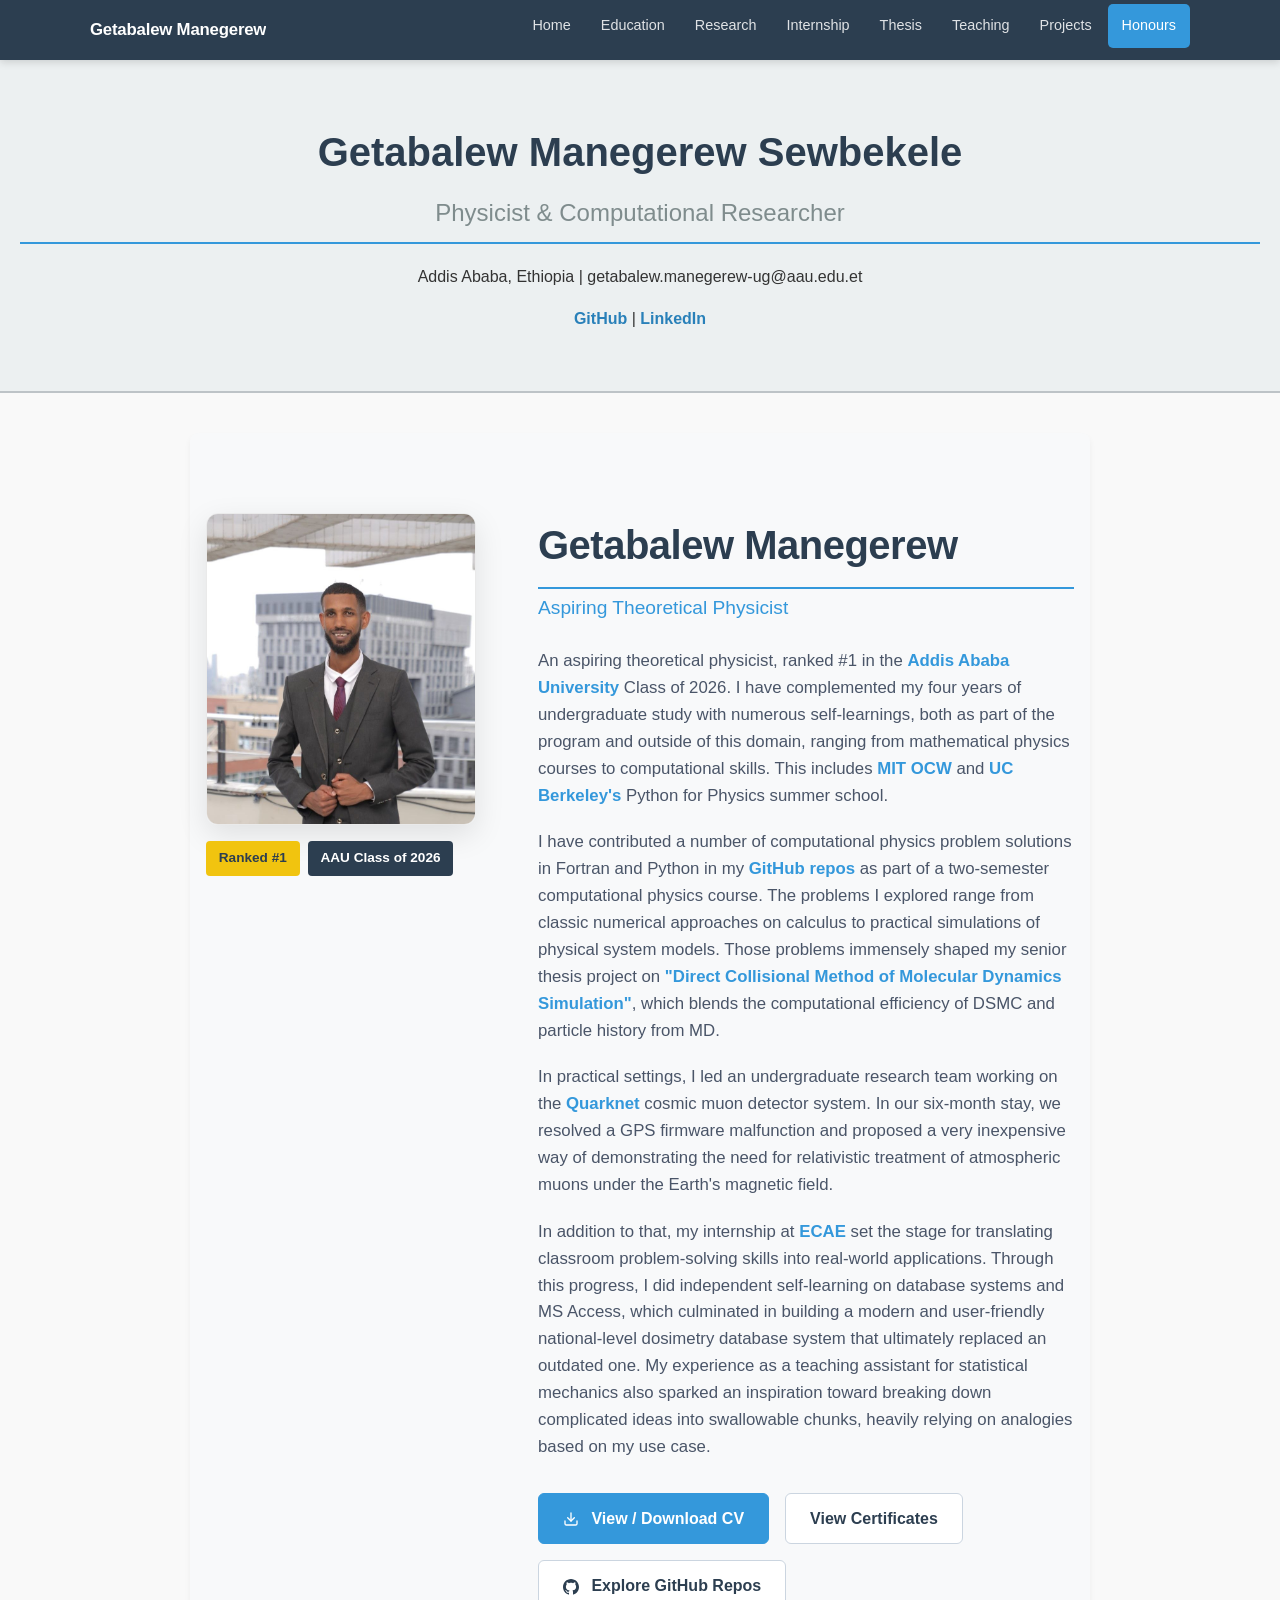
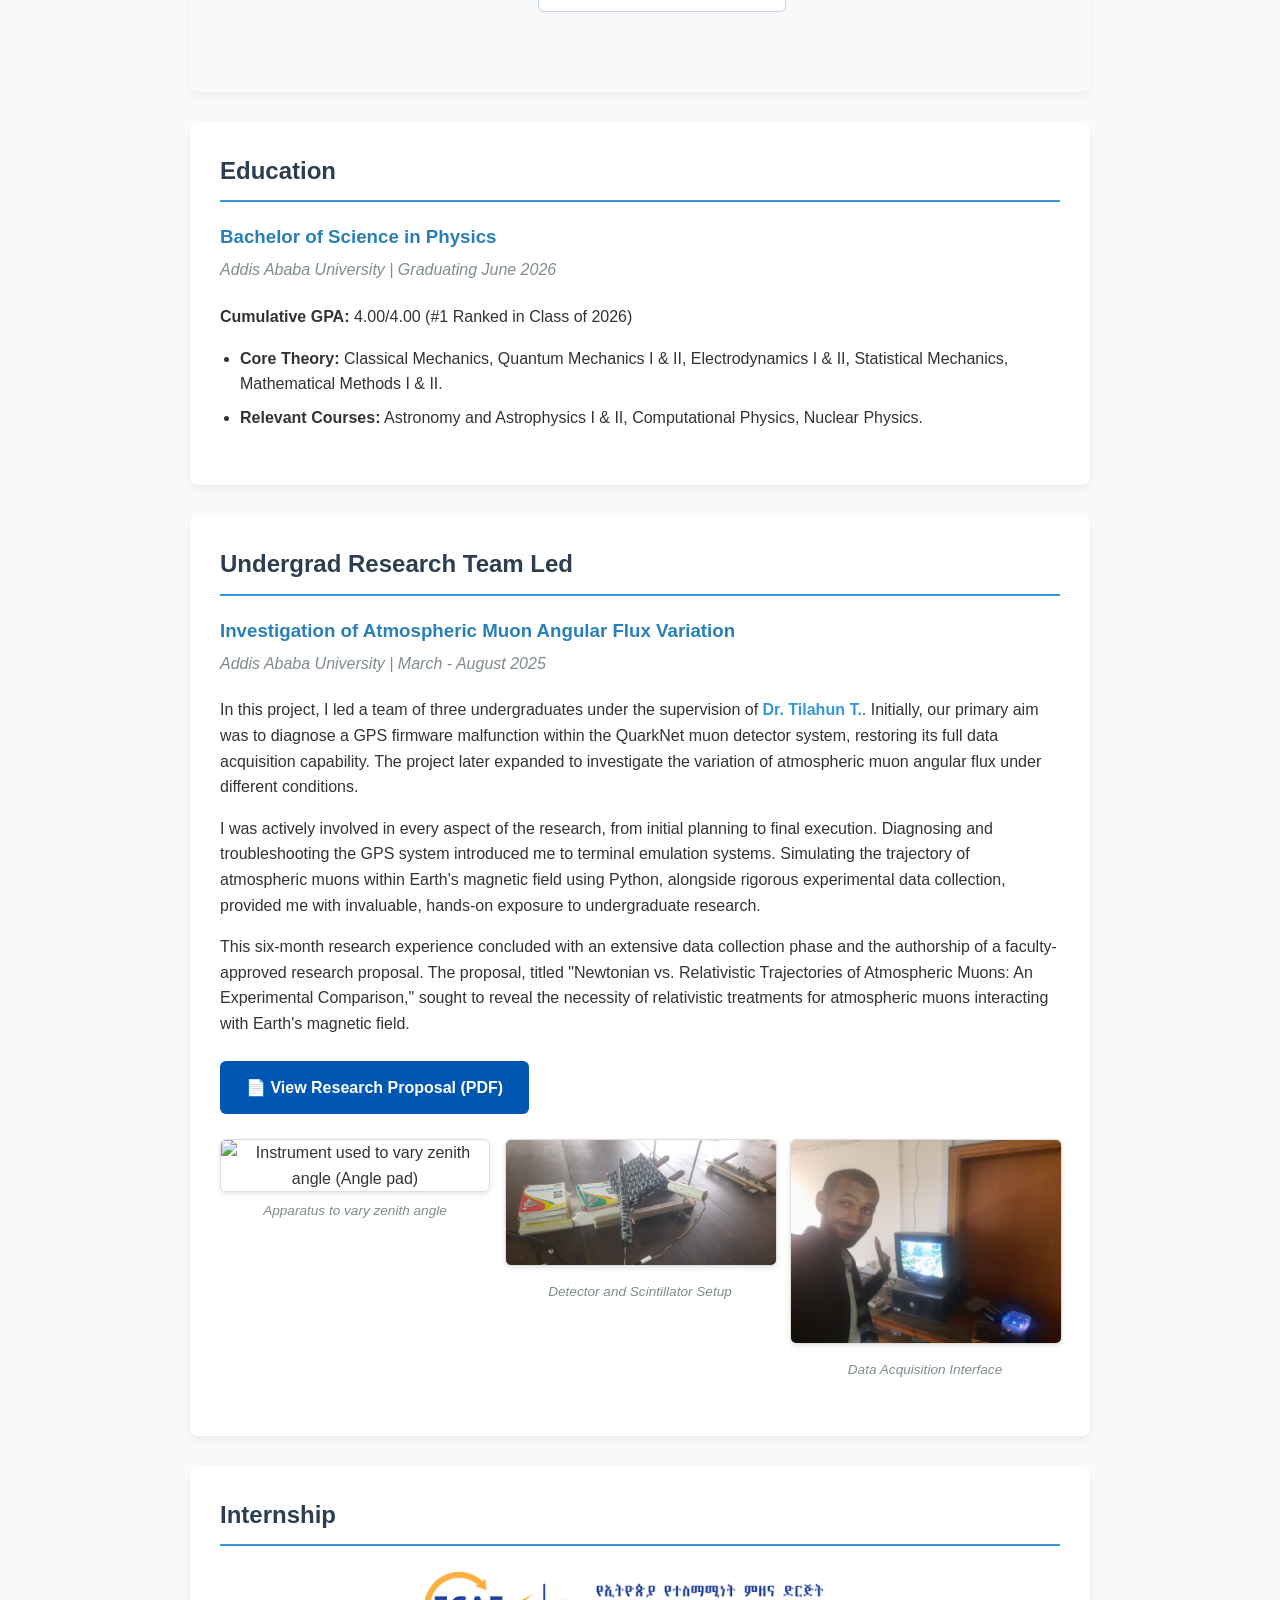
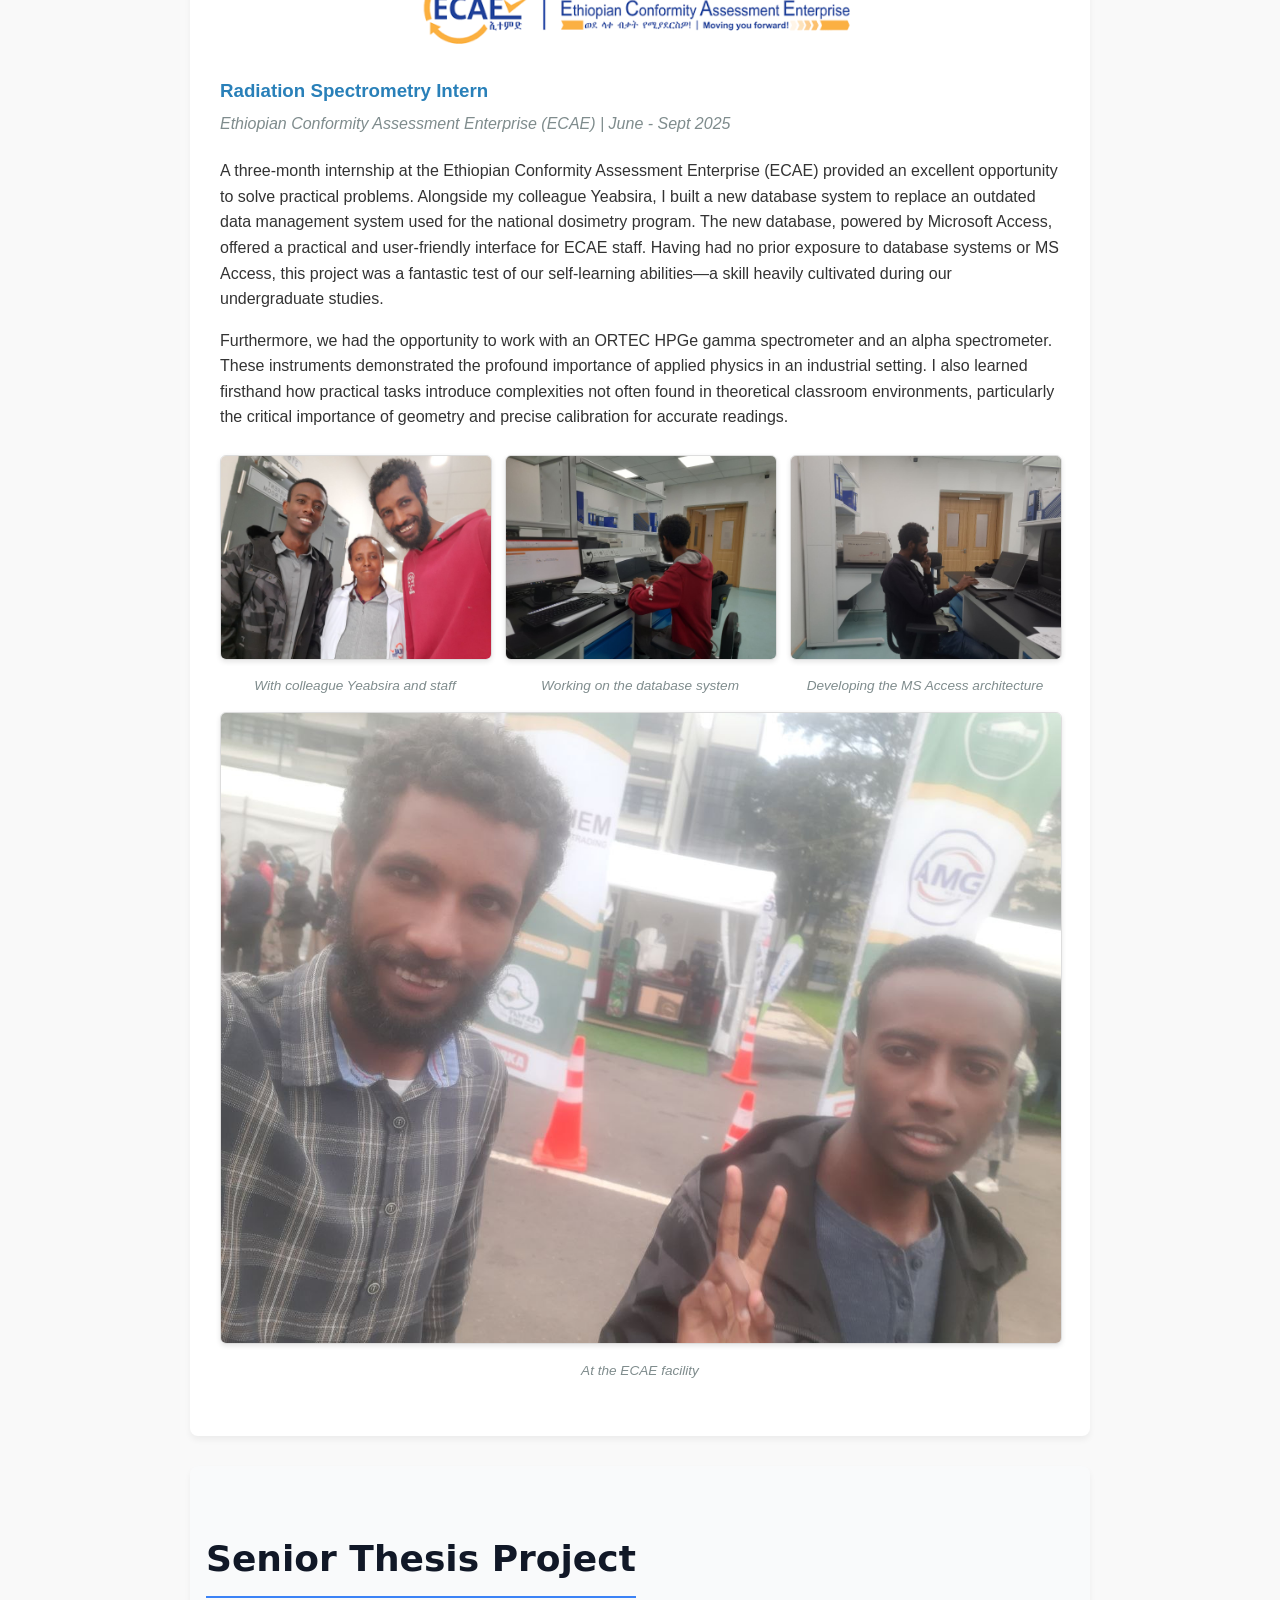
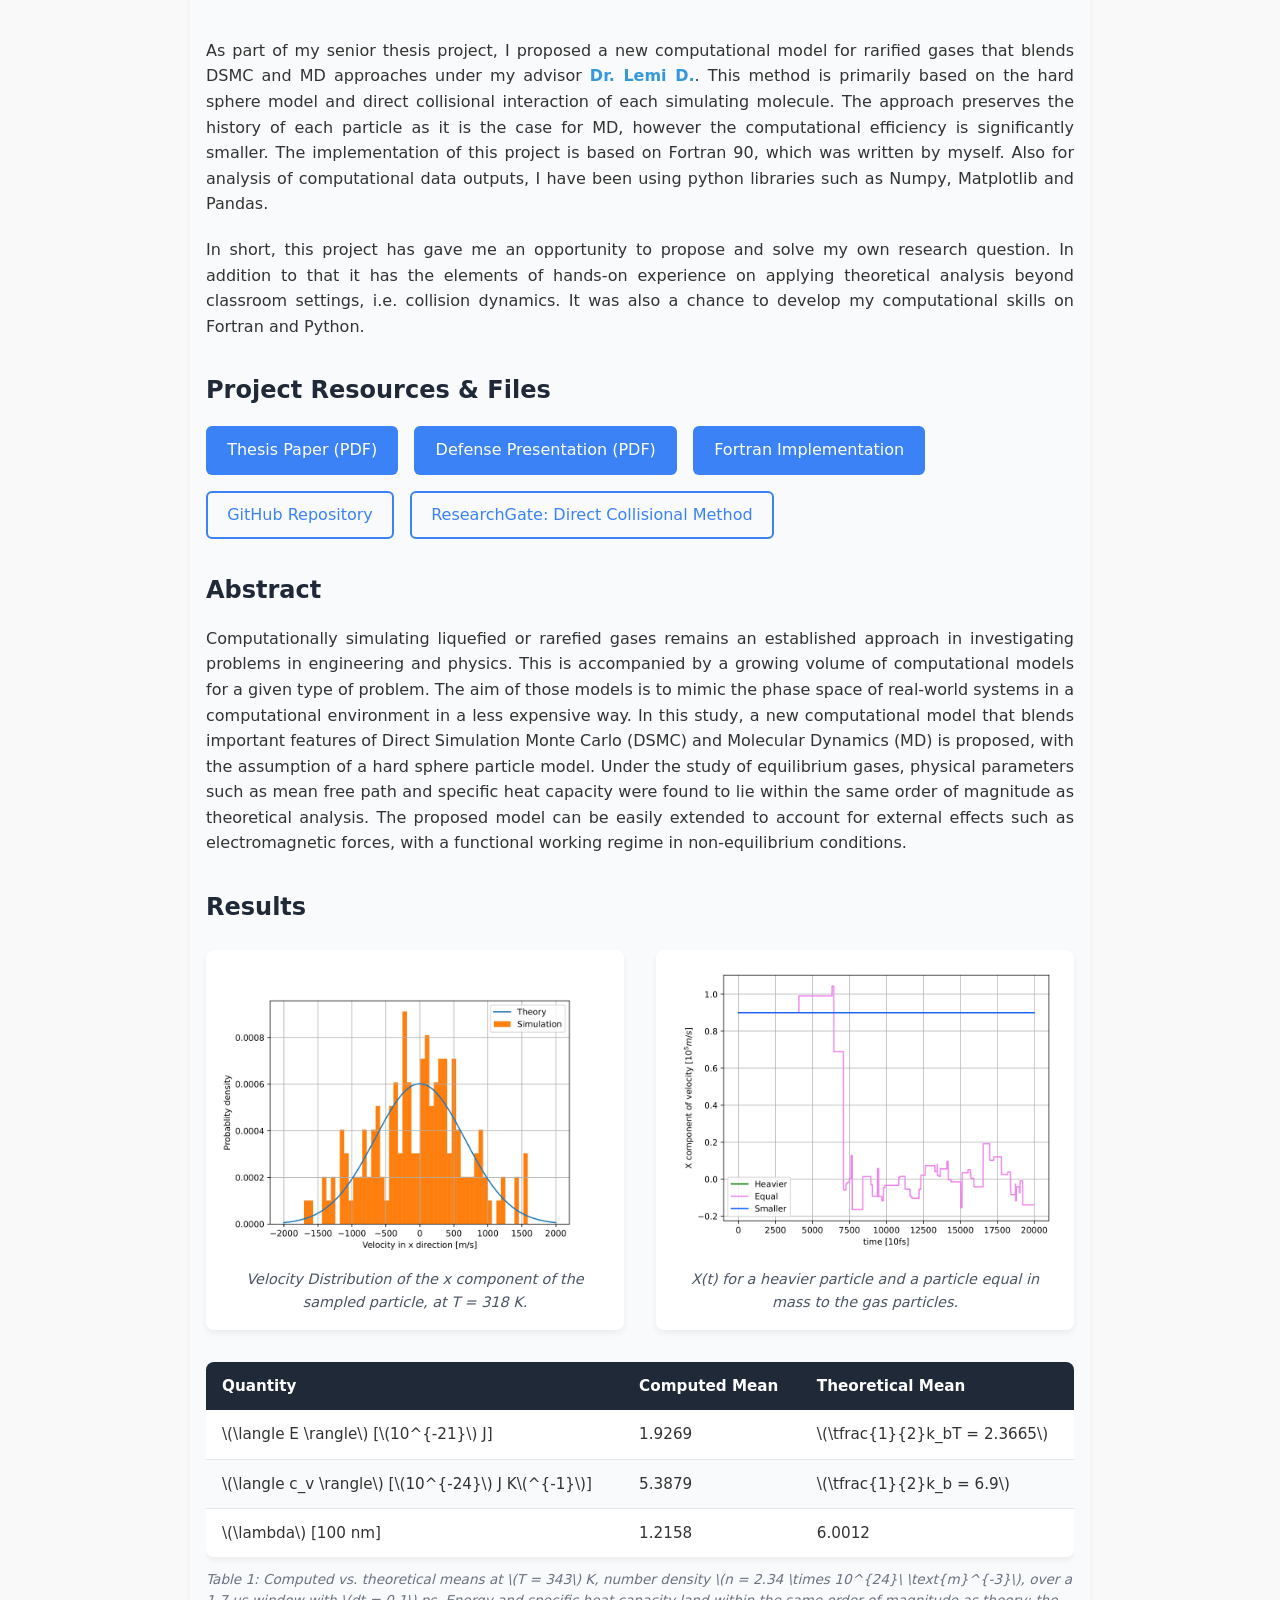
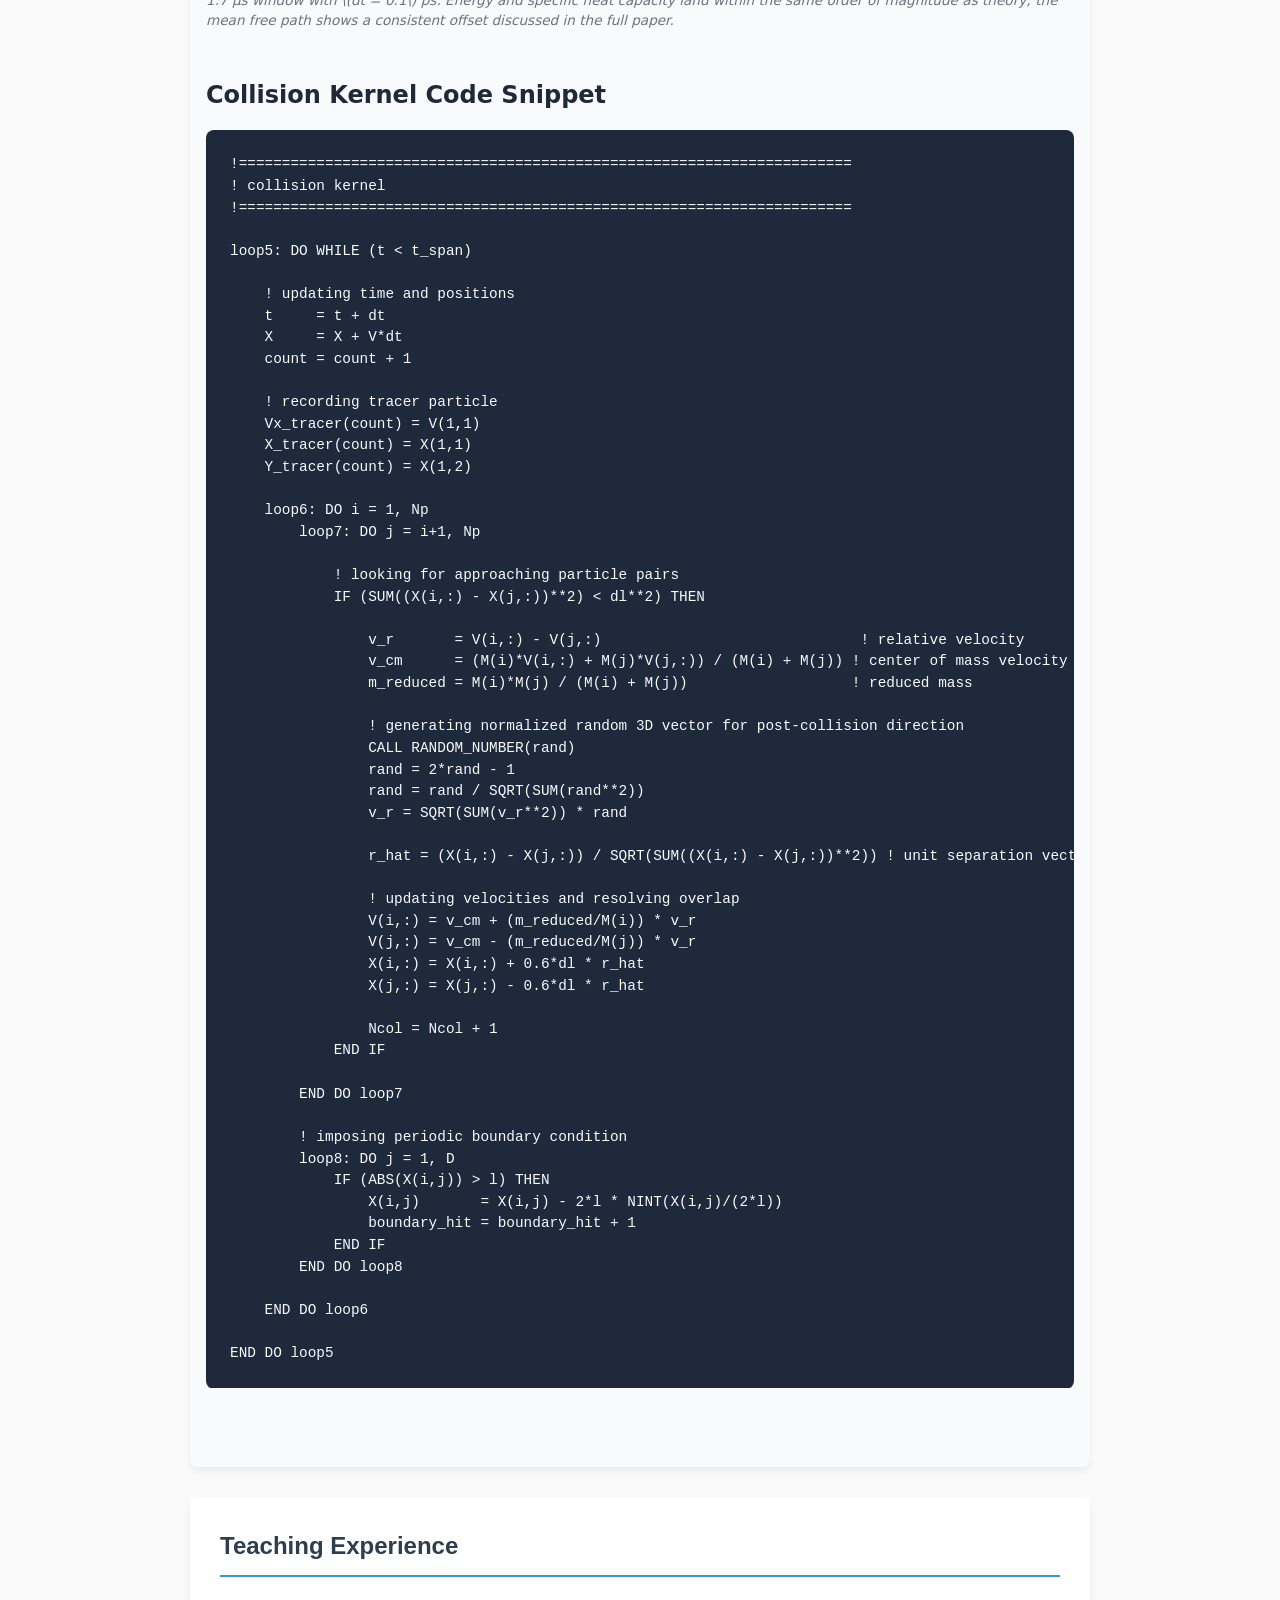
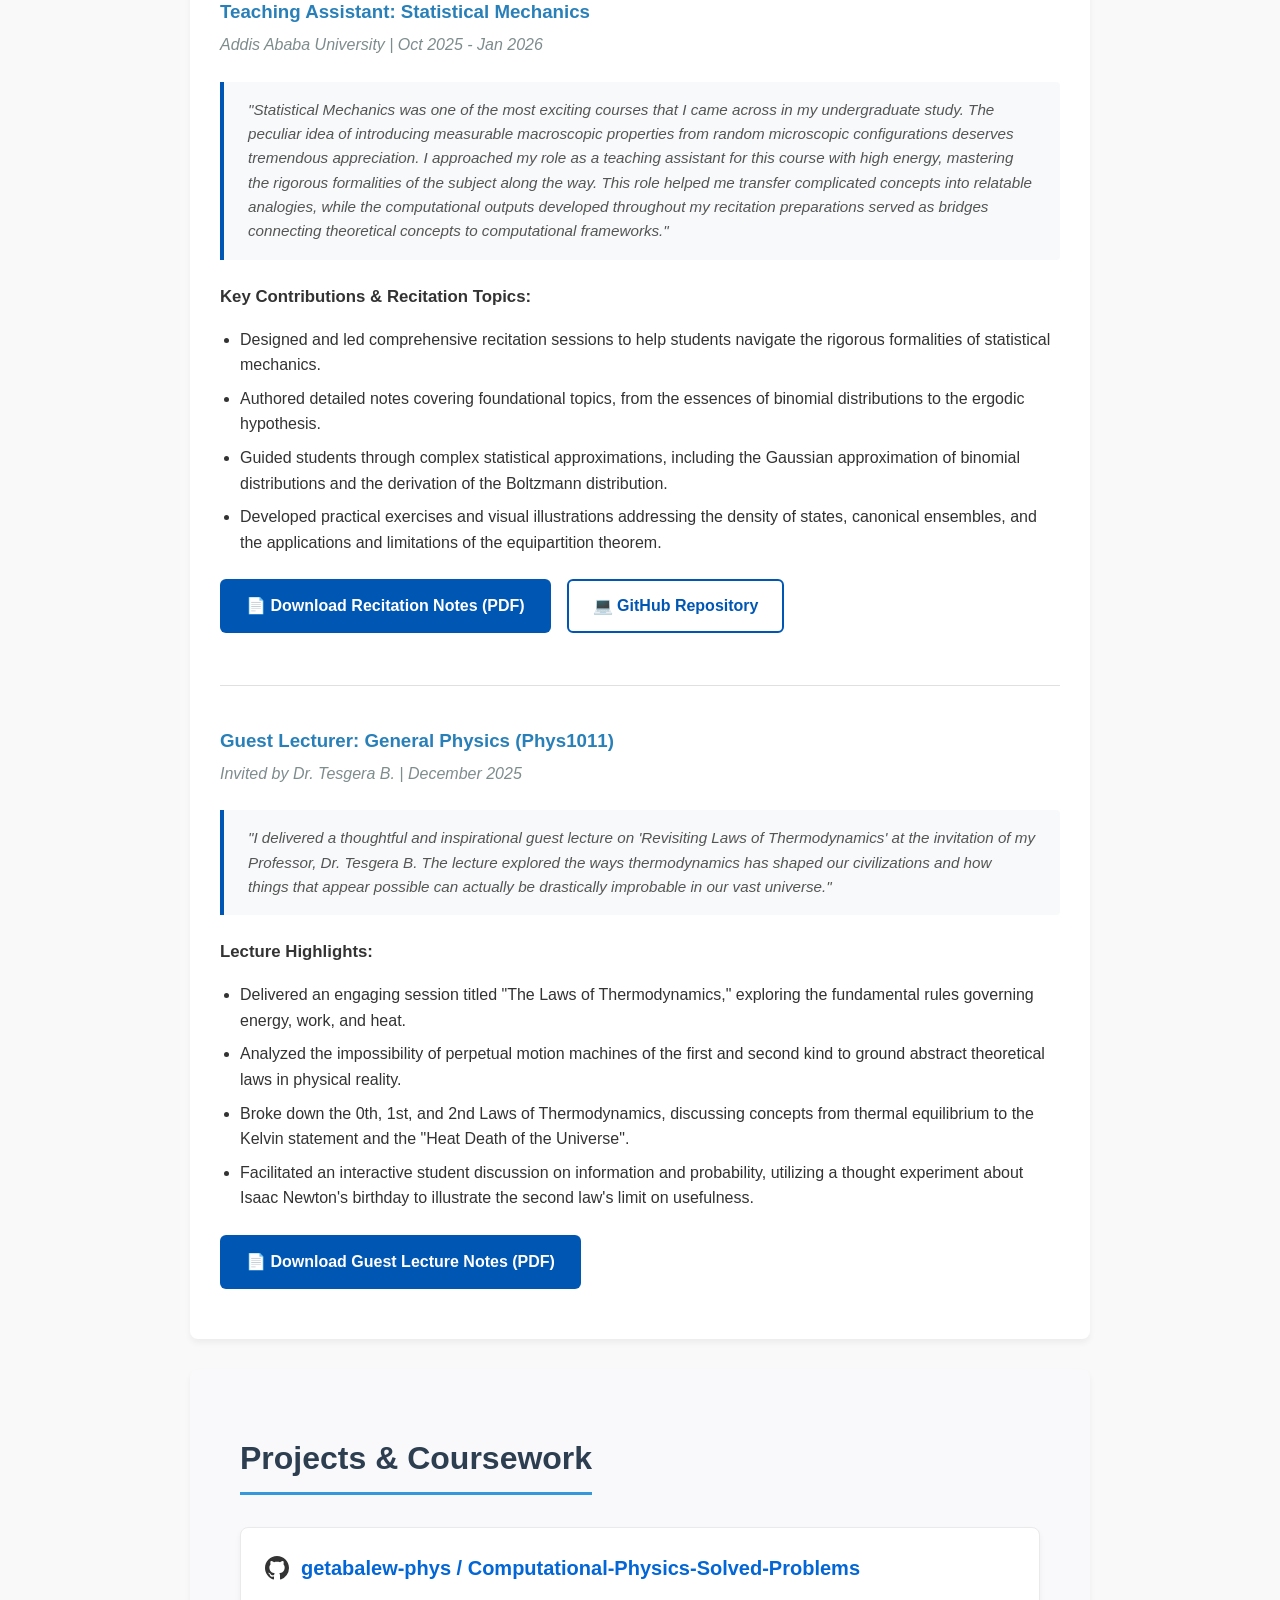
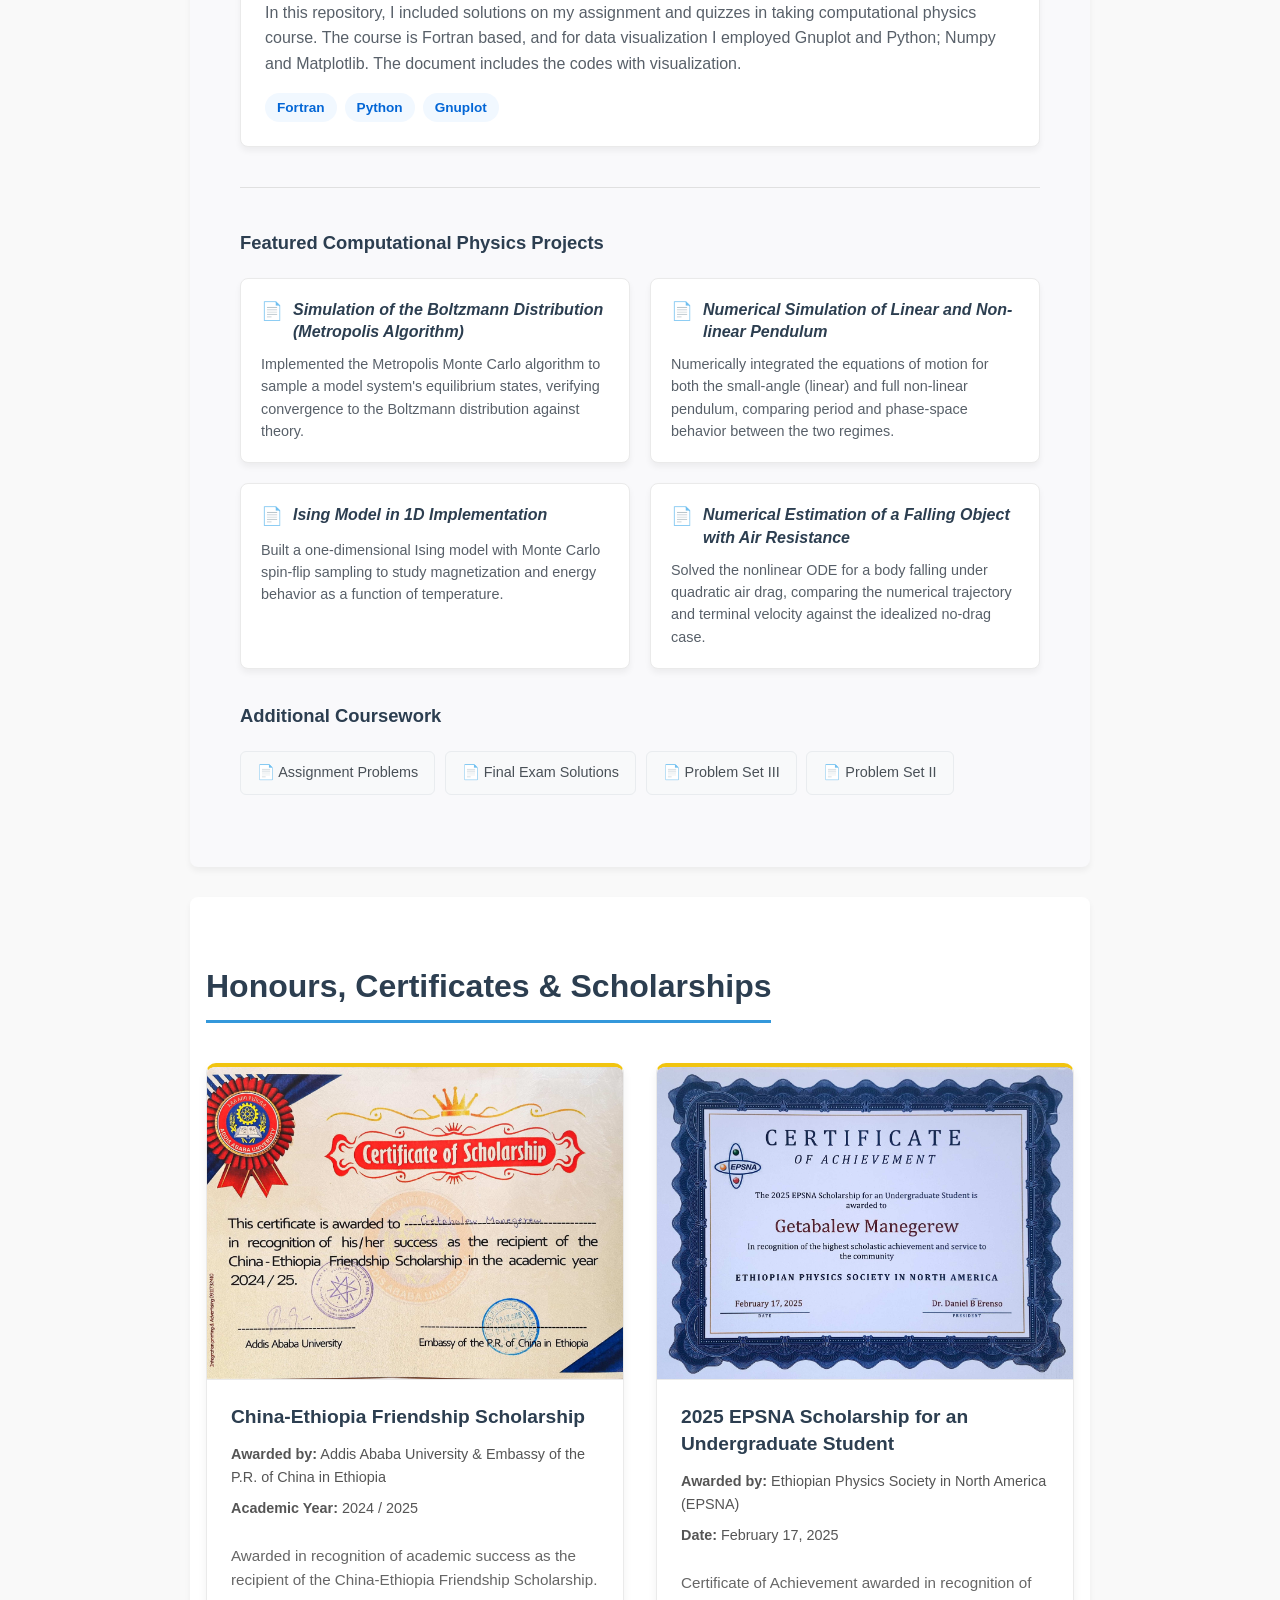
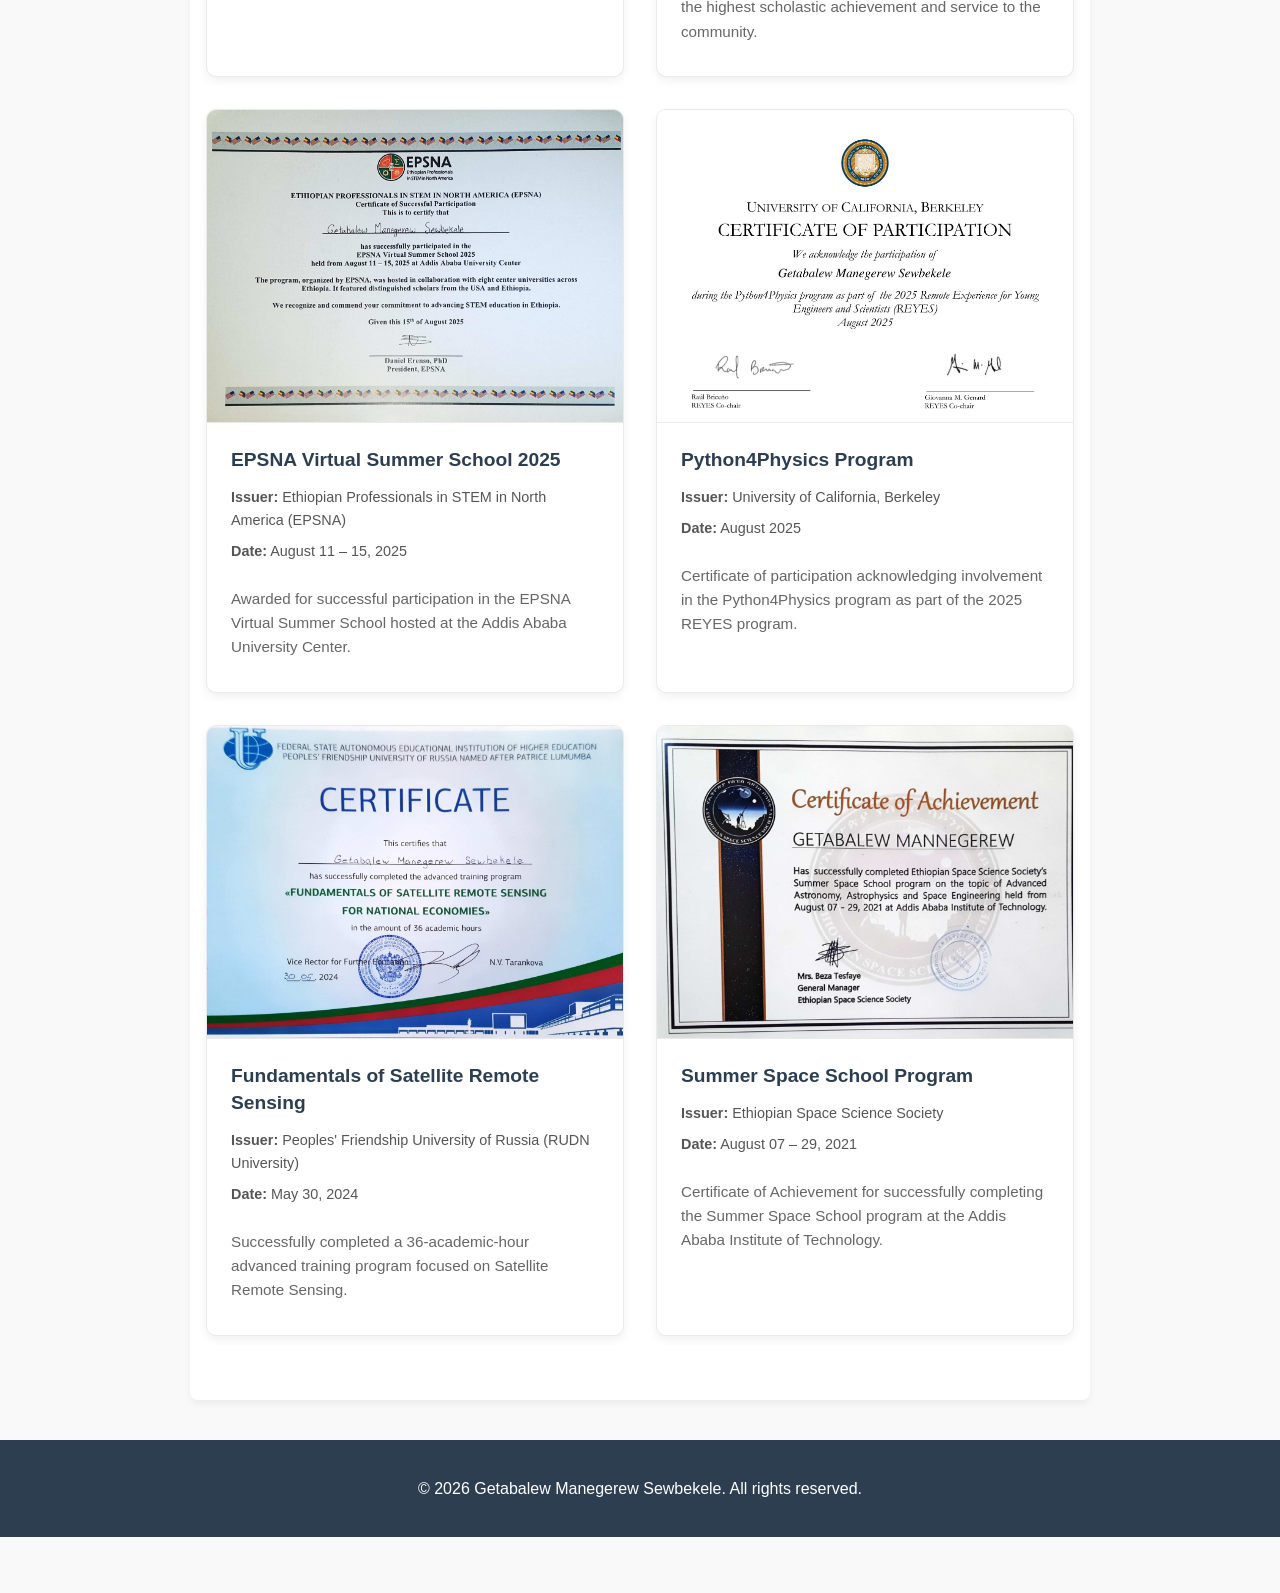
==== index.html @ 1d3292b7 "Add files via upload" ====
<!DOCTYPE html>
<html lang="en">
<head>
    <meta charset="UTF-8">
    <meta name="viewport" content="width=device-width, initial-scale=1.0, viewport-fit=cover">
    <title>Getabalew Manegerew Sewbekele | Physics Portfolio</title>

    <!-- Canonical -->
    <link rel="canonical" href="https://getabalew-manegerew.netlify.app/">
    <link rel="stylesheet" href="style.css">

    <!-- SEO Meta Tags -->
    <meta name="description" content="Portfolio of Getabalew Manegerew Sewbekele, a Physicist and Computational Researcher based in Addis Ababa, Ethiopia. BSc Physics graduate from Addis Ababa University.">
    <meta name="keywords" content="Getabalew Manegerew Sewbekele, Physicist, Computational Research, Addis Ababa University, Physics Portfolio, Atmospheric Muons, Molecular Dynamics Simulation">
    <meta name="author" content="Getabalew Manegerew Sewbekele">
    <meta name="robots" content="index, follow">
    <meta name="theme-color" content="#2c3e50">

    <!-- Open Graph / LinkedIn / Facebook -->
    <meta property="og:type" content="profile">
    <meta property="og:title" content="Getabalew Manegerew Sewbekele | Physics Portfolio">
    <meta property="og:description" content="Portfolio of Getabalew Manegerew Sewbekele, a Physicist and Computational Researcher based in Addis Ababa, Ethiopia.">
    <meta property="og:url" content="https://getabalew-manegerew.netlify.app/">
    <meta property="og:image" content="https://getabalew-manegerew.netlify.app/images/photo_2026-07-13_17-26-12.jpg">
    <meta property="profile:first_name" content="Getabalew">
    <meta property="profile:last_name" content="Manegerew Sewbekele">

    <!-- Twitter -->
    <meta name="twitter:card" content="summary">
    <meta name="twitter:title" content="Getabalew Manegerew Sewbekele | Physics Portfolio">
    <meta name="twitter:description" content="Physicist and Computational Researcher based in Addis Ababa. Explore my research, projects, and academic background.">
    <meta name="twitter:image" content="https://getabalew-manegerew.netlify.app/images/photo_2026-07-13_17-26-12.jpg">

    <!-- JSON-LD Structured Data for Google Search -->
    <script type="application/ld+json">
    {
      "@context": "https://schema.org",
      "@type": "Person",
      "name": "Getabalew Manegerew Sewbekele",
      "jobTitle": "Physicist & Computational Researcher",
      "email": "mailto:getabalew.manegerew-ug@aau.edu.et",
      "address": {
        "@type": "PostalAddress",
        "addressLocality": "Addis Ababa",
        "addressCountry": "Ethiopia"
      },
      "alumniOf": {
        "@type": "CollegeOrUniversity",
        "name": "Addis Ababa University"
      },
      "sameAs": [
        "https://github.com/getabalew-phys",
        "https://linkedin.com/in/getabalew-manegerew"
      ]
    }
    </script>

    <!-- MathJax for rendering LaTeX -->
    <script src="https://polyfill.io/v3/polyfill.min.js?features=es6"></script>
    <script id="MathJax-script" async src="https://cdn.jsdelivr.net/npm/mathjax@3/es5/tex-mml-chtml.js"></script>
</head>
<body>


    <nav class="site-nav" aria-label="Main navigation">
        <div class="nav-inner">
            <button id="menuToggle" class="menu-toggle" aria-haspopup="true" aria-expanded="false" aria-controls="sideMenu" aria-label="Open menu">
                <span class="menu-toggle-bar"></span>
                <span class="menu-toggle-bar"></span>
                <span class="menu-toggle-bar"></span>
            </button>

            <a href="#home" class="nav-brand" data-section="home">Getabalew Manegerew</a>

            <ul class="nav-links">
                <li><a href="#home" data-section="home">Home</a></li>
                <li><a href="#education" data-section="education">Education</a></li>
                <li><a href="#research" data-section="research">Research</a></li>
                <li><a href="#internship" data-section="internship">Internship</a></li>
                <li><a href="#senior-thesis-project" data-section="senior-thesis-project">Thesis</a></li>
                <li><a href="#teaching" data-section="teaching">Teaching</a></li>
                <li><a href="#projects" data-section="projects">Projects</a></li>
                <li><a href="#honors-certificates" data-section="honors-certificates">Honours</a></li>
            </ul>
        </div>
    </nav>

    <div id="navBackdrop" class="nav-backdrop"></div>

    <aside id="sideMenu" class="side-menu" aria-label="Section menu">
        <div class="side-menu-header">
            <span class="side-menu-title">Menu</span>
            <button id="menuClose" class="menu-close" aria-label="Close menu">
                <svg width="18" height="18" viewBox="0 0 24 24" fill="none" stroke="currentColor" stroke-width="2.5" stroke-linecap="round"><line x1="18" y1="6" x2="6" y2="18"></line><line x1="6" y1="6" x2="18" y2="18"></line></svg>
            </button>
        </div>
        <ul class="side-menu-list">
            <li><a href="#home" data-section="home">Home</a></li>
            <li><a href="#education" data-section="education">Education</a></li>
            <li><a href="#research" data-section="research">Undergrad Research</a></li>
            <li><a href="#internship" data-section="internship">Internship</a></li>
            <li><a href="#senior-thesis-project" data-section="senior-thesis-project">Senior Thesis</a></li>
            <li><a href="#teaching" data-section="teaching">Teaching Assistant</a></li>
            <li><a href="#projects" data-section="projects">Projects</a></li>
            <li><a href="#honors-certificates" data-section="honors-certificates">Honours</a></li>
        </ul>
    </aside>

    <header>
        <h1>Getabalew Manegerew Sewbekele</h1>
        <h2>Physicist & Computational Researcher</h2>
        <p>Addis Ababa, Ethiopia | getabalew.manegerew-ug@aau.edu.et</p>
        <div class="links">
            <a href="https://github.com/getabalew-phys" target="_blank">GitHub</a> | 
            <a href="https://linkedin.com/in/getabalew-manegerew" target="_blank">LinkedIn</a>
        </div>
    </header>

    <main>
        <section id="home" class="home-section">
  <div class="container home-container">
    
    <!-- Profile Image Column -->
    <div class="home-image-container">
      <img src="images/photo_2026-07-13_17-26-12.jpg" alt="Getabalew Manegerew Portrait" class="profile-photo">
      <div class="badge-container">
        <span class="badge">Ranked #1</span>
        <span class="badge">AAU Class of 2026</span>
      </div>
    </div>
    
    <!-- Profile Text Column -->
    <div class="home-text-container">
      <h2 class="profile-name">Getabalew Manegerew</h2>
      <p class="profile-tagline">Aspiring Theoretical Physicist</p>
      
      <div class="profile-bio">
        <p>
          An aspiring theoretical physicist, ranked #1 in the <a href="http://www.aau.edu.et/" target="_blank" class="text-link">Addis Ababa University</a> Class of 2026. I have complemented my four years of undergraduate study with numerous self-learnings, both as part of the program and outside of this domain, ranging from mathematical physics courses to computational skills. This includes <a href="https://ocw.mit.edu/" target="_blank" class="text-link">MIT OCW</a> and <a href="https://physics.berkeley.edu/" target="_blank" class="text-link">UC Berkeley's</a> Python for Physics summer school.
        </p>
        
        <p>
          I have contributed a number of computational physics problem solutions in Fortran and Python in my <a href="https://github.com/getabalew-phys" target="_blank" class="text-link">GitHub repos</a> as part of a two-semester computational physics course. The problems I explored range from classic numerical approaches on calculus to practical simulations of physical system models. Those problems immensely shaped my senior thesis project on <a href="https://doi.org/10.13140/RG.2.2.23554.24001
" target="_blank" class="text-link"><strong>"Direct Collisional Method of Molecular Dynamics Simulation"</strong></a>, which blends the computational efficiency of DSMC and particle history from MD.
        </p>
        
        <p>
          In practical settings, I led an undergraduate research team working on the <a href="https://quarknet.org/" target="_blank" class="text-link">Quarknet</a> cosmic muon detector system. In our six-month stay, we resolved a GPS firmware malfunction and proposed a very inexpensive way of demonstrating the need for relativistic treatment of atmospheric muons under the Earth's magnetic field. 
        </p>
        
        <p>
          In addition to that, my internship at <a href="https://eas-eth.org/ethiopian-conformity-assessment-enterpriseecae/" target="_blank" class="text-link">ECAE</a> set the stage for translating classroom problem-solving skills into real-world applications. Through this progress, I did independent self-learning on database systems and MS Access, which culminated in building a modern and user-friendly national-level dosimetry database system that ultimately replaced an outdated one. My experience as a teaching assistant for statistical mechanics also sparked an inspiration toward breaking down complicated ideas into swallowable chunks, heavily relying on analogies based on my use case.
        </p>
      </div>

      <!-- Quick Action Buttons -->
      <div class="profile-actions">
        <a href="papers/Getabalew_Gradaute_CV.pdf" target="_blank" rel="noopener noreferrer" class="btn btn-primary">
          <svg style="width:16px; height:16px; fill:none; stroke:currentColor; stroke-width:2; stroke-linecap:round; stroke-linejoin:round; margin-right:8px; vertical-align:middle;" viewBox="0 0 24 24"><path d="M21 15v4a2 2 0 0 1-2 2H5a2 2 0 0 1-2-2v-4"></path><polyline points="7 10 12 15 17 10"></polyline><line x1="12" y1="15" x2="12" y2="3"></line></svg>
          View / Download CV
        </a>
        <a href="#honors-certificates" class="btn btn-secondary">View Certificates</a>
        <a href="https://github.com/getabalew-phys" target="_blank" class="btn btn-secondary">
          <svg style="width:16px; height:16px; fill:currentColor; margin-right:8px; vertical-align:middle;" viewBox="0 0 24 24"><path d="M12 0c-6.626 0-12 5.373-12 12 0 5.302 3.438 9.8 8.207 11.387.599.111.793-.261.793-.577v-2.234c-3.338.726-4.033-1.416-4.033-1.416-.546-1.387-1.333-1.756-1.333-1.756-1.089-.745.083-.729.083-.729 1.205.084 1.839 1.237 1.839 1.237 1.07 1.834 2.807 1.304 3.492.997.107-.775.418-1.305.762-1.604-2.665-.305-5.467-1.334-5.467-5.931 0-1.311.469-2.381 1.236-3.221-.124-.303-.535-1.524.117-3.176 0 0 1.008-.322 3.301 1.23.957-.266 1.983-.399 3.003-.404 1.02.005 2.047.138 3.006.404 2.291-1.552 3.297-1.23 3.297-1.23.653 1.653.242 2.874.118 3.176.77.84 1.235 1.911 1.235 3.221 0 4.609-2.807 5.624-5.479 5.921.43.372.823 1.102.823 2.222v3.293c0 .319.192.694.801.576 4.765-1.589 8.199-6.086 8.199-11.386 0-6.627-5.373-12-12-12z"/></svg>
          Explore GitHub Repos
        </a>
      </div>
      
    </div>

    
  </div>
</section>
        <section id="education">
            <h2>Education</h2>
            <div class="item">
                <h3>Bachelor of Science in Physics</h3>
                <h4>Addis Ababa University | Graduating June 2026</h4>
                <p><strong>Cumulative GPA:</strong> 4.00/4.00 (#1 Ranked in Class of 2026)</p>
                <ul>
                    <li><strong>Core Theory:</strong> Classical Mechanics, Quantum Mechanics I & II, Electrodynamics I & II, Statistical Mechanics, Mathematical Methods I & II.</li>
                    <li><strong>Relevant Courses:</strong> Astronomy and Astrophysics I & II, Computational Physics, Nuclear Physics.</li>
                </ul>
            </div>
        </section>

        <section id="research">
            <h2>Undergrad Research Team Led</h2>
            <div class="item">
                <h3>Investigation of Atmospheric Muon Angular Flux Variation</h3>
                <h4>Addis Ababa University | March - August 2025</h4>
                
                <p>In this project, I led a team of three undergraduates under the supervision of <a href="https://scholar.google.com/citations?user=Cqa756UAAAAJ&hl=en" target="_blank" rel="noopener noreferrer" class="text-link">Dr. Tilahun T.</a>. Initially, our primary aim was to diagnose a GPS firmware malfunction within the QuarkNet muon detector system, restoring its full data acquisition capability. The project later expanded to investigate the variation of atmospheric muon angular flux under different conditions.</p>
                
                <p>I was actively involved in every aspect of the research, from initial planning to final execution. Diagnosing and troubleshooting the GPS system introduced me to terminal emulation systems. Simulating the trajectory of atmospheric muons within Earth's magnetic field using Python, alongside rigorous experimental data collection, provided me with invaluable, hands-on exposure to undergraduate research.</p>

                <p>This six-month research experience concluded with an extensive data collection phase and the authorship of a faculty-approved research proposal. The proposal, titled "Newtonian vs. Relativistic Trajectories of Atmospheric Muons: An Experimental Comparison," sought to reveal the necessity of relativistic treatments for atmospheric muons interacting with Earth's magnetic field.</p>

                <div class="project-links">
                    <a href="papers/Research_Proposal.pdf" target="_blank" class="btn">📄 View Research Proposal (PDF)</a>
                </div>

                <div class="project-gallery">
                    <figure>
                        <img src="images/Angle-pad_method.jpg" alt="Instrument used to vary zenith angle (Angle pad)">
                        <figcaption>Apparatus to vary zenith angle</figcaption>
                    </figure>
                    <figure>
                        <img src="images/photo_2026-07-12_14-29-18.jpg" alt="QuarkNet Muon Detector Setup">
                        <figcaption>Detector and Scintillator Setup</figcaption>
                    </figure>
                    <figure>
                        <img src="images/photo_2026-07-12_14-33-37.jpg" alt="Data acquisition setup">
                        <figcaption>Data Acquisition Interface</figcaption>
                    </figure>
                </div>
            </div>
        </section>

        <section id="internship">
            <h2>Internship</h2>
            <div class="item">
                <div class="internship-header">
                    <!-- Professional placement of the ECAE wide logo -->
                    <img src="images/Ethiopian-Conformity-Assessment-Enterprise.png" alt="Ethiopian Conformity Assessment Enterprise Logo" class="ecae-logo">
                </div>
                <h3>Radiation Spectrometry Intern</h3>
                <h4>Ethiopian Conformity Assessment Enterprise (ECAE) | June - Sept 2025</h4>
                
                <p>A three-month internship at the Ethiopian Conformity Assessment Enterprise (ECAE) provided an excellent opportunity to solve practical problems. Alongside my colleague Yeabsira, I built a new database system to replace an outdated data management system used for the national dosimetry program. The new database, powered by Microsoft Access, offered a practical and user-friendly interface for ECAE staff. Having had no prior exposure to database systems or MS Access, this project was a fantastic test of our self-learning abilities—a skill heavily cultivated during our undergraduate studies.</p>
                
                <p>Furthermore, we had the opportunity to work with an ORTEC HPGe gamma spectrometer and an alpha spectrometer. These instruments demonstrated the profound importance of applied physics in an industrial setting. I also learned firsthand how practical tasks introduce complexities not often found in theoretical classroom environments, particularly the critical importance of geometry and precise calibration for accurate readings.</p>

                <div class="project-gallery">
                    <figure>
                        <img src="images/ECAE_with_yeab_Dinke.jpg" alt="Team at ECAE">
                        <figcaption>With colleague Yeabsira and staff</figcaption>
                    </figure>
                    <figure>
                        <img src="images/ECAE_alone1.jpg" alt="Working at ECAE lab">
                        <figcaption>Working on the database system</figcaption>
                    </figure>
                    <figure>
                        <img src="images/ECAE_alon2.jpg" alt="Developing the architecture">
                        <figcaption>Developing the MS Access architecture</figcaption>
                    </figure>
                    <figure>
                        <img src="images/ECAE_with_yeab.jpg" alt="With Yeabsira at ECAE">
                        <figcaption>At the ECAE facility</figcaption>
                    </figure>
                </div>
            </div>
        </section>

        <section id="senior-thesis-project" class="thesis-section">
            <div class="container">
                <h2 class="section-title">Senior Thesis Project</h2>
                
                <!-- Summary of Experience -->
                <div class="thesis-summary">
                    <p>As part of my senior thesis project, I proposed a new computational model for rarified gases that blends DSMC and MD approaches under my advisor <a href="https://www.researchgate.net/profile/Lemi-Demeyu" target="_blank" rel="noopener noreferrer" class="text-link">Dr. Lemi D.</a>. This method is primarily based on the hard sphere model and direct collisional interaction of each simulating molecule. The approach preserves the history of each particle as it is the case for MD, however the computational efficiency is significantly smaller. The implementation of this project is based on Fortran 90, which was written by myself. Also for analysis of computational data outputs, I have been using python libraries such as Numpy, Matplotlib and Pandas.</p>
                    <p>In short, this project has gave me an opportunity to propose and solve my own research question. In addition to that it has the elements of hands-on experience on applying theoretical analysis beyond classroom settings, i.e. collision dynamics. It was also a chance to develop my computational skills on Fortran and Python.</p>
                </div>

                <!-- External Links and Files -->
                <div class="thesis-resources">
                    <h3>Project Resources & Files</h3>
                    <div class="button-group">
                        <a href="papers/Getabalew_Senior Thesis_Final.pdf" class="btn" download>Thesis Paper (PDF)</a>
                        <a href="papers/Getabalew_Thesis_Defense.pdf" class="btn" download>Defense Presentation (PDF)</a>
                        <a href="codes/collision.f90" class="btn" download>Fortran Implementation</a>
                        <a href="https://github.com/getabalew-phys/direct-collisional-method-md" target="_blank" rel="noopener noreferrer" class="btn btn-outline">GitHub Repository</a>
                        <a href="https://doi.org/10.13140/RG.2.2.23554.24001" target="_blank" rel="noopener noreferrer" class="btn btn-outline">ResearchGate: Direct Collisional Method</a>
                    </div>
                </div>

                <!-- Abstract -->
                <div class="thesis-abstract">
                    <h3>Abstract</h3>
                    <p>Computationally simulating liquefied or rarefied gases remains an established approach in investigating problems in engineering and physics. This is accompanied by a growing volume of computational models for a given type of problem. The aim of those models is to mimic the phase space of real-world systems in a computational environment in a less expensive way. In this study, a new computational model that blends important features of Direct Simulation Monte Carlo (DSMC) and Molecular Dynamics (MD) is proposed, with the assumption of a hard sphere particle model. Under the study of equilibrium gases, physical parameters such as mean free path and specific heat capacity were found to lie within the same order of magnitude as theoretical analysis. The proposed model can be easily extended to account for external effects such as electromagnetic forces, with a functional working regime in non-equilibrium conditions.</p>
                </div>

                <!-- Results Section -->
                <div class="thesis-results">
                    <h3>Results</h3>
                    <div class="results-gallery">
                        <figure class="result-item">
                            <img src="images/hist_T318_b50.jpg" alt="Velocity Distribution of the x component of the sampled particle at T = 318 K" loading="lazy">
                            <figcaption>Velocity Distribution of the x component of the sampled particle, at T = 318 K.</figcaption>
                        </figure>
                        <figure class="result-item">
                            <img src="images/vx_t_heavy_equa_smaller.jpg" alt="X component of velocity over time for heavier and equal mass particles" loading="lazy">
                            <figcaption>X(t) for a heavier particle and a particle equal in mass to the gas particles.</figcaption>
                        </figure>
                    </div>

                    <div class="results-table-wrap">
                        <table class="results-table">
                            <thead>
                                <tr>
                                    <th>Quantity</th>
                                    <th>Computed Mean</th>
                                    <th>Theoretical Mean</th>
                                </tr>
                            </thead>
                            <tbody>
                                <tr>
                                    <td>\(\langle E \rangle\) [\(10^{-21}\) J]</td>
                                    <td>1.9269</td>
                                    <td>\(\tfrac{1}{2}k_bT = 2.3665\)</td>
                                </tr>
                                <tr>
                                    <td>\(\langle c_v \rangle\) [\(10^{-24}\) J K\(^{-1}\)]</td>
                                    <td>5.3879</td>
                                    <td>\(\tfrac{1}{2}k_b = 6.9\)</td>
                                </tr>
                                <tr>
                                    <td>\(\lambda\) [100 nm]</td>
                                    <td>1.2158</td>
                                    <td>6.0012</td>
                                </tr>
                            </tbody>
                        </table>
                        <p class="table-caption">Table 1: Computed vs. theoretical means at \(T = 343\) K, number density \(n = 2.34 \times 10^{24}\ \text{m}^{-3}\), over a 1.7 &mu;s window with \(dt = 0.1\) ps. Energy and specific heat capacity land within the same order of magnitude as theory; the mean free path shows a consistent offset discussed in the full paper.</p>
                    </div>
                </div>

                <!-- Code Snippet -->
                <div class="thesis-code">
                    <h3>Collision Kernel Code Snippet</h3>
                    <pre><code class="language-fortran">!=======================================================================
! collision kernel
!=======================================================================

loop5: DO WHILE (t &lt; t_span)

    ! updating time and positions
    t     = t + dt
    X     = X + V*dt
    count = count + 1

    ! recording tracer particle
    Vx_tracer(count) = V(1,1)
    X_tracer(count) = X(1,1)
    Y_tracer(count) = X(1,2)

    loop6: DO i = 1, Np
        loop7: DO j = i+1, Np

            ! looking for approaching particle pairs
            IF (SUM((X(i,:) - X(j,:))**2) &lt; dl**2) THEN

                v_r       = V(i,:) - V(j,:)                              ! relative velocity
                v_cm      = (M(i)*V(i,:) + M(j)*V(j,:)) / (M(i) + M(j)) ! center of mass velocity
                m_reduced = M(i)*M(j) / (M(i) + M(j))                   ! reduced mass

                ! generating normalized random 3D vector for post-collision direction
                CALL RANDOM_NUMBER(rand)
                rand = 2*rand - 1
                rand = rand / SQRT(SUM(rand**2))
                v_r = SQRT(SUM(v_r**2)) * rand

                r_hat = (X(i,:) - X(j,:)) / SQRT(SUM((X(i,:) - X(j,:))**2)) ! unit separation vector

                ! updating velocities and resolving overlap
                V(i,:) = v_cm + (m_reduced/M(i)) * v_r
                V(j,:) = v_cm - (m_reduced/M(j)) * v_r
                X(i,:) = X(i,:) + 0.6*dl * r_hat
                X(j,:) = X(j,:) - 0.6*dl * r_hat

                Ncol = Ncol + 1
            END IF

        END DO loop7

        ! imposing periodic boundary condition
        loop8: DO j = 1, D
            IF (ABS(X(i,j)) > l) THEN
                X(i,j)       = X(i,j) - 2*l * NINT(X(i,j)/(2*l))
                boundary_hit = boundary_hit + 1
            END IF
        END DO loop8

    END DO loop6

END DO loop5</code></pre>
                </div>
            </div>
        </section>

        <section id="teaching">
            <h2>Teaching Experience</h2>

            <div class="item teaching-item">
                <h3>Teaching Assistant: Statistical Mechanics</h3>
                <h4>Addis Ababa University | Oct 2025 - Jan 2026</h4>
                
                <blockquote class="teaching-quote">
                    "Statistical Mechanics was one of the most exciting courses that I came across in my undergraduate study. The peculiar idea of introducing measurable macroscopic properties from random microscopic configurations deserves tremendous appreciation. I approached my role as a teaching assistant for this course with high energy, mastering the rigorous formalities of the subject along the way. This role helped me transfer complicated concepts into relatable analogies, while the computational outputs developed throughout my recitation preparations served as bridges connecting theoretical concepts to computational frameworks."
                </blockquote>

                <p><strong>Key Contributions & Recitation Topics:</strong></p>
                <ul>
                    <li>Designed and led comprehensive recitation sessions to help students navigate the rigorous formalities of statistical mechanics.</li>
                    <li>Authored detailed notes covering foundational topics, from the essences of binomial distributions to the ergodic hypothesis.</li>
                    <li>Guided students through complex statistical approximations, including the Gaussian approximation of binomial distributions and the derivation of the Boltzmann distribution.</li>
                    <li>Developed practical exercises and visual illustrations addressing the density of states, canonical ensembles, and the applications and limitations of the equipartition theorem.</li>
                </ul>

                <div class="project-links">
                    <a href="papers/Statistical_Mechanics_Recitation_Notes.pdf" target="_blank" class="btn">📄 Download Recitation Notes (PDF)</a>
                    <a href="https://github.com/getabalew-phys/statistical-mechanics" target="_blank" rel="noopener noreferrer" class="btn btn-outline">💻 GitHub Repository</a>
                </div>
            </div>

            <div class="item teaching-item">
                <h3>Guest Lecturer: General Physics (Phys1011)</h3>
                <h4>Invited by Dr. Tesgera B. | December 2025</h4>

                <blockquote class="teaching-quote">
                    "I delivered a thoughtful and inspirational guest lecture on 'Revisiting Laws of Thermodynamics' at the invitation of my Professor, Dr. Tesgera B. The lecture explored the ways thermodynamics has shaped our civilizations and how things that appear possible can actually be drastically improbable in our vast universe."
                </blockquote>

                <p><strong>Lecture Highlights:</strong></p>
                <ul>
                    <li>Delivered an engaging session titled "The Laws of Thermodynamics," exploring the fundamental rules governing energy, work, and heat.</li>
                    <li>Analyzed the impossibility of perpetual motion machines of the first and second kind to ground abstract theoretical laws in physical reality.</li>
                    <li>Broke down the 0th, 1st, and 2nd Laws of Thermodynamics, discussing concepts from thermal equilibrium to the Kelvin statement and the "Heat Death of the Universe".</li>
                    <li>Facilitated an interactive student discussion on information and probability, utilizing a thought experiment about Isaac Newton's birthday to illustrate the second law's limit on usefulness.</li>
                </ul>

                <div class="project-links">
                    <a href="papers/Guest_Lecture_Thermodynamics.pdf" target="_blank" class="btn">📄 Download Guest Lecture Notes (PDF)</a>
                </div>
            </div>
        </section>

        <section id="projects" class="projects-section">
  <div class="container">
    <h2 class="section-title">Projects & Coursework</h2>
    
    <!-- GitHub Repository Card -->
    <div class="project-card github-card">
      <div class="card-header">
        <svg class="github-icon" viewBox="0 0 16 16" width="24" height="24" fill="currentColor">
          <path d="M8 0C3.58 0 0 3.58 0 8c0 3.54 2.29 6.53 5.47 7.59.4.07.55-.17.55-.38 0-.19-.01-.82-.01-1.49-2.01.37-2.53-.49-2.69-.94-.09-.23-.48-.94-.82-1.13-.28-.15-.68-.52-.01-.53.63-.01 1.08.58 1.23.82.72 1.21 1.87.87 2.33.66.07-.52.28-.87.51-1.07-1.78-.2-3.64-.89-3.64-3.95 0-.87.31-1.59.82-2.15-.08-.2-.36-1.02.08-2.12 0 0 .67-.21 2.2.82.64-.18 1.32-.27 2-.27.68 0 1.36.09 2 .27 1.53-1.04 2.2-.82 2.2-.82.44 1.1.16 1.92.08 2.12.51.56.82 1.27.82 2.15 0 3.07-1.87 3.75-3.65 3.95.29.25.54.73.54 1.48 0 1.07-.01 1.93-.01 2.2 0 .21.15.46.55.38A8.013 8.013 0 0016 8c0-4.42-3.58-8-8-8z"></path>
        </svg>
        <h3><a href="https://github.com/getabalew-phys/Computational-Physics-Solved-Problems" target="_blank">getabalew-phys / Computational-Physics-Solved-Problems</a></h3>
      </div>
      <div class="card-body">
        <p>In this repository, I included solutions on my assignment and quizzes in taking computational physics course. The course is Fortran based, and for data visualization I employed Gnuplot and Python; Numpy and Matplotlib. The document includes the codes with visualization.</p>
      </div>
      <div class="card-tags">
        <span class="tag">Fortran</span>
        <span class="tag">Python</span>
        <span class="tag">Gnuplot</span>
      </div>
    </div>

    <hr class="section-divider" />

    <!-- Featured Coursework Projects -->
    <h3 class="subsection-title">Featured Computational Physics Projects</h3>
    <div class="coursework-grid">
      <a href="papers/Metropolis_MC.pdf" target="_blank" class="coursework-card">
        <div class="coursework-card-header">
          <span class="coursework-icon">📄</span>
          <h4>Simulation of the Boltzmann Distribution (Metropolis Algorithm)</h4>
        </div>
        <p>Implemented the Metropolis Monte Carlo algorithm to sample a model system's equilibrium states, verifying convergence to the Boltzmann distribution against theory.</p>
      </a>

      <a href="papers/Pendulum_Simulation_Fortran.pdf" target="_blank" class="coursework-card">
        <div class="coursework-card-header">
          <span class="coursework-icon">📄</span>
          <h4>Numerical Simulation of Linear and Non-linear Pendulum</h4>
        </div>
        <p>Numerically integrated the equations of motion for both the small-angle (linear) and full non-linear pendulum, comparing period and phase-space behavior between the two regimes.</p>
      </a>

      <a href="papers/Getabalew_Ising_Model_1D.pdf" target="_blank" class="coursework-card">
        <div class="coursework-card-header">
          <span class="coursework-icon">📄</span>
          <h4>Ising Model in 1D Implementation</h4>
        </div>
        <p>Built a one-dimensional Ising model with Monte Carlo spin-flip sampling to study magnetization and energy behavior as a function of temperature.</p>
      </a>

      <a href="papers/Freefall_Simulation_Fortran.pdf" target="_blank" class="coursework-card">
        <div class="coursework-card-header">
          <span class="coursework-icon">📄</span>
          <h4>Numerical Estimation of a Falling Object with Air Resistance</h4>
        </div>
        <p>Solved the nonlinear ODE for a body falling under quadratic air drag, comparing the numerical trajectory and terminal velocity against the idealized no-drag case.</p>
      </a>
    </div>

    <!-- Additional Coursework -->
    <h3 class="subsection-title">Additional Coursework</h3>
    <ul class="additional-coursework-list">
      <li><a href="papers/assignment_solutions.pdf" target="_blank">📄 Assignment Problems</a></li>
      <li><a href="papers/home_take_solution.pdf" target="_blank">📄 Final Exam Solutions</a></li>
      <li><a href="papers/Quiz_3_solutions.pdf" target="_blank">📄 Problem Set III</a></li>
      <li><a href="papers/Quiz-2_solutions.pdf" target="_blank">📄 Problem Set II</a></li>
    </ul>
    
  </div>
</section>

        <section id="honors-certificates" class="certificates-section">
  <div class="container">
    <h2 class="section-title">Honours, Certificates & Scholarships</h2>
    
    <div class="certificates-grid">
      
      <!-- Scholarship 1: China-Ethiopia Friendship -->
      <div class="certificate-card scholarship-card">
        <div class="certificate-image">
          <img src="images/China_Ethiopia_Scholarship.jpg" alt="China-Ethiopia Friendship Scholarship">
        </div>
        <div class="certificate-body">
          <h3>China-Ethiopia Friendship Scholarship</h3>
          <p class="issuer"><strong>Awarded by:</strong> Addis Ababa University & Embassy of the P.R. of China in Ethiopia</p>
          <p class="date"><strong>Academic Year:</strong> 2024 / 2025</p>
          <p class="description">Awarded in recognition of academic success as the recipient of the China-Ethiopia Friendship Scholarship.</p>
        </div>
      </div>

      <!-- Scholarship 2: EPSNA Scholarship -->
      <div class="certificate-card scholarship-card">
        <div class="certificate-image">
          <img src="images/EPSNA_Scholarship.jpg" alt="2025 EPSNA Undergraduate Scholarship">
        </div>
        <div class="certificate-body">
          <h3>2025 EPSNA Scholarship for an Undergraduate Student</h3>
          <p class="issuer"><strong>Awarded by:</strong> Ethiopian Physics Society in North America (EPSNA)</p>
          <p class="date"><strong>Date:</strong> February 17, 2025</p>
          <p class="description">Certificate of Achievement awarded in recognition of the highest scholastic achievement and service to the community.</p>
        </div>
      </div>

      <!-- Certificate 1: EPSNA Virtual Summer School -->
      <div class="certificate-card">
        <div class="certificate-image">
          <img src="images/EPSNA_VSS25.jpg" alt="EPSNA Virtual Summer School Certificate">
        </div>
        <div class="certificate-body">
          <h3>EPSNA Virtual Summer School 2025</h3>
          <p class="issuer"><strong>Issuer:</strong> Ethiopian Professionals in STEM in North America (EPSNA)</p>
          <p class="date"><strong>Date:</strong> August 11 – 15, 2025</p>
          <p class="description">Awarded for successful participation in the EPSNA Virtual Summer School hosted at the Addis Ababa University Center.</p>
        </div>
      </div>

      <!-- Certificate 2: UC Berkeley -->
      <div class="certificate-card">
        <div class="certificate-image">
          <img src="images/UC_Berkeley_Python4physics.jpg" alt="UC Berkeley Python4Physics Certificate">
        </div>
        <div class="certificate-body">
          <h3>Python4Physics Program</h3>
          <p class="issuer"><strong>Issuer:</strong> University of California, Berkeley</p>
          <p class="date"><strong>Date:</strong> August 2025</p>
          <p class="description">Certificate of participation acknowledging involvement in the Python4Physics program as part of the 2025 REYES program.</p>
        </div>
      </div>

      <!-- Certificate 3: RUDN University -->
      <div class="certificate-card">
        <div class="certificate-image">
          <img src="images/Rudin_Remote_Sensing.jpg" alt="RUDN Remote Sensing Certificate">
        </div>
        <div class="certificate-body">
          <h3>Fundamentals of Satellite Remote Sensing</h3>
          <p class="issuer"><strong>Issuer:</strong> Peoples' Friendship University of Russia (RUDN University)</p>
          <p class="date"><strong>Date:</strong> May 30, 2024</p>
          <p class="description">Successfully completed a 36-academic-hour advanced training program focused on Satellite Remote Sensing.</p>
        </div>
      </div>

      <!-- Certificate 4: ESSS -->
      <div class="certificate-card">
        <div class="certificate-image">
          <img src="images/ESS certificate.jpg" alt="Ethiopian Space Science Society Certificate">
        </div>
        <div class="certificate-body">
          <h3>Summer Space School Program</h3>
          <p class="issuer"><strong>Issuer:</strong> Ethiopian Space Science Society</p>
          <p class="date"><strong>Date:</strong> August 07 – 29, 2021</p>
          <p class="description">Certificate of Achievement for successfully completing the Summer Space School program at the Addis Ababa Institute of Technology.</p>
        </div>
      </div>

    </div>
  </div>
</section>
    </main>

    <footer>
        <p>&copy; 2026 Getabalew Manegerew Sewbekele. All rights reserved.</p>
    </footer>

    <script>
    (function () {
        'use strict';

        var sections = Array.prototype.slice.call(document.querySelectorAll('main > section[id]'));
        var navLinks = Array.prototype.slice.call(document.querySelectorAll('.nav-links a[data-section], .side-menu a[data-section]'));
        var menuToggle = document.getElementById('menuToggle');
        var menuClose = document.getElementById('menuClose');
        var sideMenu = document.getElementById('sideMenu');
        var backdrop = document.getElementById('navBackdrop');
        var navEl = document.querySelector('.site-nav');

        function openMenu() {
            sideMenu.classList.add('open');
            backdrop.classList.add('open');
            menuToggle.classList.add('is-active');
            menuToggle.setAttribute('aria-expanded', 'true');
            menuToggle.setAttribute('aria-label', 'Close menu');
            document.body.classList.add('menu-open');
        }

        function closeMenu() {
            sideMenu.classList.remove('open');
            backdrop.classList.remove('open');
            menuToggle.classList.remove('is-active');
            menuToggle.setAttribute('aria-expanded', 'false');
            menuToggle.setAttribute('aria-label', 'Open menu');
            document.body.classList.remove('menu-open');
        }

        function setActiveLink(id) {
            navLinks.forEach(function (link) {
                link.classList.toggle('active', link.getAttribute('data-section') === id);
            });
        }

        function goToSection(id, focusTarget) {
            var target = document.getElementById(id);
            if (!target) { return; }
            target.scrollIntoView({ behavior: 'smooth', block: 'start' });
            history.replaceState(null, '', '#' + id);
            setActiveLink(id);
            closeMenu();
            if (focusTarget) {
                target.setAttribute('tabindex', '-1');
                target.focus({ preventScroll: true });
            }
        }

        menuToggle.addEventListener('click', function () {
            if (sideMenu.classList.contains('open')) {
                closeMenu();
            } else {
                openMenu();
            }
        });

        menuClose.addEventListener('click', closeMenu);
        backdrop.addEventListener('click', closeMenu);

        document.addEventListener('keydown', function (e) {
            if (e.key === 'Escape') {
                closeMenu();
            }
        });

        navLinks.forEach(function (link) {
            link.addEventListener('click', function (e) {
                e.preventDefault();
                goToSection(link.getAttribute('data-section'), true);
            });
        });

        var brand = document.querySelector('.nav-brand');
        if (brand) {
            brand.addEventListener('click', function (e) {
                e.preventDefault();
                goToSection('home');
            });
        }

        /* Highlight the section currently in view as the person scrolls */
        if ('IntersectionObserver' in window) {
            var navHeight = navEl ? navEl.offsetHeight : 60;
            var observer = new IntersectionObserver(function (entries) {
                entries.forEach(function (entry) {
                    if (entry.isIntersecting) {
                        setActiveLink(entry.target.id);
                    }
                });
            }, {
                rootMargin: '-' + (navHeight + 10) + 'px 0px -70% 0px',
                threshold: 0
            });
            sections.forEach(function (sec) { observer.observe(sec); });
        }

        /* Land on the right section if the page was opened with a hash */
        var initialId = location.hash.replace('#', '');
        if (initialId) {
            window.addEventListener('load', function () {
                goToSection(initialId);
            });
        } else {
            setActiveLink('home');
        }
    })();
    </script>
</body>
</html>
---- style.css ----
/* Base Styles */
body {
    font-family: 'Segoe UI', Tahoma, Geneva, Verdana, sans-serif;
    line-height: 1.6;
    color: #333;
    margin: 0;
    padding: 0;
    background-color: #f9f9f9;
}

/* ==========================================================================
   Navigation: Horizontal Bar (desktop) + Hamburger Off-Canvas Menu (mobile)
   ========================================================================== */
.site-nav {
    background-color: #2c3e50;
    position: sticky;
    top: 0;
    z-index: 200;
    box-shadow: 0 2px 8px rgba(0, 0, 0, 0.15);
}

.nav-inner {
    max-width: 1100px;
    margin: 0 auto;
    padding: 0 20px;
    display: flex;
    align-items: center;
    gap: 20px;
    height: 60px;
}

.nav-brand {
    color: #ffffff;
    text-decoration: none;
    font-weight: 700;
    font-size: 1.05rem;
    letter-spacing: -0.2px;
    white-space: nowrap;
    overflow: hidden;
    text-overflow: ellipsis;
    margin-right: auto;
}

.nav-brand:hover {
    color: #3498db;
}

/* Horizontal nav links — shown on desktop/PC, hidden on narrow screens */
.nav-links {
    list-style: none;
    display: flex;
    align-items: center;
    gap: 2px;
    margin: 0;
    padding: 0;
}

.nav-links a {
    display: block;
    color: rgba(255, 255, 255, 0.85);
    text-decoration: none;
    font-size: 0.9rem;
    font-weight: 500;
    padding: 10px 14px;
    border-radius: 5px;
    white-space: nowrap;
    transition: background-color 0.18s ease, color 0.18s ease;
}

.nav-links a:hover {
    background-color: #34495e;
    color: #ffffff;
}

.nav-links a.active {
    background-color: #3498db;
    color: #ffffff;
}

/* Hamburger button — hidden on desktop, shown only on narrow screens */
.menu-toggle {
    display: none;
    flex-direction: column;
    justify-content: center;
    align-items: center;
    gap: 5px;
    width: 44px;
    height: 44px;
    background-color: transparent;
    border: 1px solid rgba(255, 255, 255, 0.18);
    border-radius: 6px;
    cursor: pointer;
    padding: 0;
    flex-shrink: 0;
    touch-action: manipulation;
    transition: background-color 0.2s ease, border-color 0.2s ease;
}

.menu-toggle:hover,
.menu-toggle.is-active {
    background-color: #34495e;
    border-color: rgba(255, 255, 255, 0.3);
}

.menu-toggle-bar {
    display: block;
    width: 20px;
    height: 2px;
    background-color: #ffffff;
    border-radius: 2px;
    transition: transform 0.25s ease, opacity 0.2s ease;
}

.menu-toggle.is-active .menu-toggle-bar:nth-child(1) {
    transform: translateY(7px) rotate(45deg);
}

.menu-toggle.is-active .menu-toggle-bar:nth-child(2) {
    opacity: 0;
}

.menu-toggle.is-active .menu-toggle-bar:nth-child(3) {
    transform: translateY(-7px) rotate(-45deg);
}

/* Backdrop */
.nav-backdrop {
    position: fixed;
    inset: 0;
    background-color: rgba(15, 23, 42, 0.55);
    opacity: 0;
    visibility: hidden;
    transition: opacity 0.3s ease, visibility 0.3s;
    z-index: 210;
}

.nav-backdrop.open {
    opacity: 1;
    visibility: visible;
}

/* Off-canvas side menu — slides in from the left */
.side-menu {
    position: fixed;
    top: 0;
    left: 0;
    height: 100vh;
    height: 100dvh;
    width: min(320px, 82vw);
    background-color: #ffffff;
    box-shadow: 12px 0 30px rgba(0, 0, 0, 0.2);
    z-index: 220;
    transform: translateX(-100%);
    transition: transform 0.3s ease;
    display: flex;
    flex-direction: column;
    overflow-y: auto;
    -webkit-overflow-scrolling: touch;
}

.side-menu.open {
    transform: translateX(0);
}

.side-menu-header {
    display: flex;
    align-items: center;
    justify-content: space-between;
    padding: 20px 24px;
    border-bottom: 1px solid #eef1f4;
    flex-shrink: 0;
}

.side-menu-title {
    font-weight: 700;
    font-size: 1rem;
    color: #2c3e50;
    text-transform: uppercase;
    letter-spacing: 0.08em;
}

.menu-close {
    display: flex;
    align-items: center;
    justify-content: center;
    width: 36px;
    height: 36px;
    background-color: #f4f6f8;
    color: #2c3e50;
    border: none;
    border-radius: 50%;
    cursor: pointer;
    touch-action: manipulation;
    transition: background-color 0.2s ease;
}

.menu-close:hover {
    background-color: #e5e9ed;
}

.side-menu-list {
    list-style: none;
    margin: 0;
    padding: 10px 0;
}

.side-menu-list li {
    margin: 0;
}

.side-menu-list a {
    display: flex;
    align-items: center;
    padding: 15px 24px;
    color: #2c3e50;
    text-decoration: none;
    font-size: 1rem;
    font-weight: 500;
    border-left: 3px solid transparent;
    transition: background-color 0.15s ease, border-color 0.15s ease, color 0.15s ease;
}

.side-menu-list a:hover {
    background-color: #f7f9fb;
}

.side-menu-list a.active {
    background-color: #eef6fd;
    border-left-color: #3498db;
    color: #2980b9;
}

/* ==========================================================================
   Anchor Scroll Offset (keeps section headings clear of the sticky nav)
   ========================================================================== */
main > section[id],
header {
    scroll-margin-top: 76px;
}

/* ==========================================================================
   Smooth Mobile Scrolling & Touch Refinements
   ========================================================================== */
html {
    scroll-behavior: smooth;
    -webkit-text-size-adjust: 100%;
}

body {
    overflow-x: hidden;
    -webkit-overflow-scrolling: touch;
    overscroll-behavior-y: none;
}

body.menu-open {
    overflow: hidden;
    height: 100vh;
}

a, button {
    touch-action: manipulation;
    -webkit-tap-highlight-color: transparent;
}

img {
    max-width: 100%;
    height: auto;
}

/* Breakpoint: below this width, collapse the horizontal nav into the hamburger */
@media (max-width: 860px) {
    .nav-links {
        display: none;
    }
    .menu-toggle {
        display: flex;
    }
}

/* On desktop the off-canvas menu and its backdrop are never needed */
@media (min-width: 861px) {
    .side-menu,
    .nav-backdrop {
        display: none;
    }
}

@media (max-width: 560px) {
    .nav-brand {
        font-size: 0.9rem;
        max-width: 55vw;
    }
    .side-menu {
        width: 88vw;
    }
}

/* Header Section */
header {
    background-color: #ecf0f1;
    text-align: center;
    padding: 60px 20px;
    border-bottom: 2px solid #bdc3c7;
}

header h1 {
    margin: 0;
    font-size: 2.5rem;
    color: #2c3e50;
}

header h2 {
    font-weight: 400;
    color: #7f8c8d;
    margin-top: 10px;
}

header .links a {
    color: #2980b9;
    text-decoration: none;
    font-weight: bold;
}

header .links a:hover {
    text-decoration: underline;
}

/* Main Content Sections */
main {
    max-width: 900px;
    margin: 40px auto;
    padding: 0 20px;
}

section {
    background: white;
    padding: 30px;
    margin-bottom: 30px;
    border-radius: 8px;
    box-shadow: 0 4px 6px rgba(0,0,0,0.05);
}

h2 {
    color: #2c3e50;
    border-bottom: 2px solid #3498db;
    padding-bottom: 10px;
    margin-top: 0;
}

h3 {
    color: #2980b9;
    margin-bottom: 5px;
}

h4 {
    margin-top: 0;
    color: #7f8c8d;
    font-style: italic;
    font-weight: normal;
}

.item {
    margin-bottom: 25px;
}

ul {
    padding-left: 20px;
}

li {
    margin-bottom: 8px;
}

/* Footer */
footer {
    text-align: center;
    padding: 20px;
    background-color: #2c3e50;
    color: white;
    margin-top: 40px;
}

/* Project Media & Buttons */
.project-links {
    margin: 20px 0;
}

.btn {
    display: inline-block;
    background-color: #2980b9;
    color: white;
    padding: 10px 20px;
    text-decoration: none;
    border-radius: 5px;
    font-weight: bold;
    transition: background 0.3s ease;
}

.btn:hover {
    background-color: #1c5980;
}

.project-gallery {
    display: flex;
    gap: 15px;
    margin-top: 25px;
    flex-wrap: wrap;
}

.project-gallery figure {
    margin: 0;
    flex: 1 1 calc(33.333% - 15px);
    min-width: 200px;
    text-align: center;
}

.project-gallery img {
    width: 100%;
    height: auto;
    border-radius: 6px;
    box-shadow: 0 2px 5px rgba(0,0,0,0.1);
    border: 1px solid #ddd;
}

.project-gallery figcaption {
    font-size: 0.85rem;
    color: #7f8c8d;
    margin-top: 8px;
    font-style: italic;
}

/* Internship Section Styles */
.internship-header {
    margin-bottom: 20px;
    text-align: center;
}

.ecae-logo {
    max-width: 100%;
    height: auto;
    width: 450px; /* Keeps the wide logo at a professional, readable size */
}


/* --- Senior Thesis Section Styles --- */

.thesis-section {
  padding: 4rem 1rem;
  background-color: #f9fafb;
  color: #333;
  font-family: system-ui, -apple-system, sans-serif;
  line-height: 1.6;
}

.thesis-section .container {
  max-width: 900px;
  margin: 0 auto;
}

.thesis-section .section-title {
  font-size: 2.25rem;
  color: #111827;
  margin-bottom: 1.5rem;
  border-bottom: 2px solid #3b82f6;
  padding-bottom: 0.5rem;
}

.thesis-section h3 {
  font-size: 1.5rem;
  color: #1f2937;
  margin-top: 2rem;
  margin-bottom: 1rem;
}

.thesis-summary p, 
.thesis-abstract p {
  margin-bottom: 1.25rem;
  text-align: justify;
}

/* Button Group Styling */
.thesis-resources .button-group {
  display: flex;
  flex-wrap: wrap;
  gap: 1rem;
  margin-top: 1rem;
}

.thesis-section .btn {
  display: inline-block;
  padding: 0.6rem 1.2rem;
  background-color: #3b82f6;
  color: #ffffff;
  text-decoration: none;
  border-radius: 6px;
  font-weight: 500;
  transition: background-color 0.2s ease, transform 0.1s ease;
}

.thesis-section .btn:hover {
  background-color: #2563eb;
  transform: translateY(-2px);
}

.thesis-section .btn-outline {
  background-color: transparent;
  color: #3b82f6;
  border: 2px solid #3b82f6;
}

.thesis-section .btn-outline:hover {
  background-color: #eff6ff;
  color: #1d4ed8;
}

/* Results Gallery */
.results-gallery {
  display: grid;
  grid-template-columns: repeat(auto-fit, minmax(300px, 1fr));
  gap: 2rem;
  margin-top: 1.5rem;
}

.result-item {
  margin: 0;
  background: #ffffff;
  padding: 1rem;
  border-radius: 8px;
  box-shadow: 0 4px 6px rgba(0, 0, 0, 0.05);
}

.result-item img {
  max-width: 100%;
  height: auto;
  border-radius: 4px;
  display: block;
}

.result-item figcaption {
  margin-top: 0.75rem;
  font-size: 0.9rem;
  color: #4b5563;
  text-align: center;
  font-style: italic;
}

/* Results Table (Table 1: computed vs. theoretical values) */
.results-table-wrap {
  margin-top: 2rem;
  overflow-x: auto;
}

.results-table {
  width: 100%;
  border-collapse: collapse;
  background: #ffffff;
  border-radius: 8px;
  overflow: hidden;
  box-shadow: 0 4px 6px rgba(0, 0, 0, 0.05);
  font-size: 0.95rem;
}

.results-table thead th {
  background-color: #1f2937;
  color: #ffffff;
  text-align: left;
  padding: 0.75rem 1rem;
  font-weight: 600;
}

.results-table tbody td {
  padding: 0.75rem 1rem;
  border-bottom: 1px solid #e5e7eb;
  color: #333333;
}

.results-table tbody tr:last-child td {
  border-bottom: none;
}

.results-table tbody tr:nth-child(even) {
  background-color: #f9fafb;
}

.table-caption {
  margin-top: 0.75rem;
  font-size: 0.85rem;
  color: #6b7280;
  font-style: italic;
  line-height: 1.5;
}

/* Code Snippet Block */
.thesis-code pre {
  background-color: #1e293b;
  color: #f8fafc;
  padding: 1.5rem;
  border-radius: 8px;
  overflow-x: auto;
  font-size: 0.9rem;
  line-height: 1.5;
  font-family: 'Courier New', Courier, monospace;
}

.thesis-code code {
  white-space: pre;
}

@media (max-width: 600px) {
  .thesis-resources .button-group {
    flex-direction: column;
  }
  
  .thesis-section .btn {
    text-align: center;
    width: 100%;
  }
}


/* ==========================================================================
   Teaching Experience Section Styles
   ========================================================================== */

.teaching-item {
    margin-bottom: 2.5rem;
    padding-bottom: 2rem;
    border-bottom: 1px solid #e0e0e0;
}

.teaching-item:last-child {
    border-bottom: none;
    margin-bottom: 0;
    padding-bottom: 0;
}

.teaching-quote {
    font-style: italic;
    color: #555;
    background-color: #f8f9fa;
    border-left: 4px solid #0056b3; /* Update this hex code to match your site's primary color */
    margin: 1.5rem 0;
    padding: 1rem 1.5rem;
    border-radius: 0 4px 4px 0;
    line-height: 1.6;
    font-size: 0.95rem;
}

.teaching-item p strong {
    color: #333;
    font-size: 1.05rem;
    display: block;
    margin-bottom: 0.5rem;
}

/* ==========================================================================
   Button Styles (If not already present in your CSS)
   ========================================================================== */

.project-links {
    margin-top: 1.5rem;
    display: flex;
    gap: 1rem;
    flex-wrap: wrap;
}

.btn {
    display: inline-block;
    padding: 0.6rem 1.2rem;
    background-color: #0056b3; /* Primary Color */
    color: #ffffff;
    text-decoration: none;
    border-radius: 4px;
    font-weight: 600;
    font-size: 0.9rem;
    transition: background-color 0.3s ease, transform 0.2s ease;
    border: 2px solid transparent;
}

.btn:hover {
    background-color: #004494; /* Darker shade on hover */
    transform: translateY(-2px);
}

.btn-outline {
    background-color: transparent;
    color: #0056b3;
    border: 2px solid #0056b3;
}

.btn-outline:hover {
    background-color: #0056b3;
    color: #ffffff;
}

/* Base Layout & Typography */
.projects-section {
  padding: 4rem 1rem;
  font-family: -apple-system, BlinkMacSystemFont, "Segoe UI", Roboto, Helvetica, Arial, sans-serif;
  background-color: #f9f9fb;
  color: #333;
}

.container {
  max-width: 800px;
  margin: 0 auto;
}

.section-title {
  font-size: 2rem;
  margin-bottom: 2rem;
  color: #2c3e50;
  border-bottom: 3px solid #3498db;
  display: inline-block;
  padding-bottom: 0.5rem;
}

.section-divider {
  border: 0;
  height: 1px;
  background: #e0e0e0;
  margin: 2.5rem 0;
}

/* Card Styling */
.project-card {
  background: #ffffff;
  border-radius: 8px;
  padding: 1.5rem;
  box-shadow: 0 4px 6px rgba(0, 0, 0, 0.05);
  border: 1px solid #eaeaea;
  transition: transform 0.2s ease, box-shadow 0.2s ease;
}

.project-card:hover {
  transform: translateY(-2px);
  box-shadow: 0 6px 12px rgba(0, 0, 0, 0.1);
}

/* GitHub Repo Card Specifics */
.github-card .card-header {
  display: flex;
  align-items: center;
  gap: 12px;
  margin-bottom: 1rem;
}

.github-card .card-header h3 {
  margin: 0;
  font-size: 1.25rem;
}

.github-card .card-header a {
  color: #0366d6;
  text-decoration: none;
}

.github-card .card-header a:hover {
  text-decoration: underline;
}

.github-card .card-body p {
  line-height: 1.6;
  color: #586069;
  margin-bottom: 1rem;
}

.card-tags {
  display: flex;
  gap: 8px;
  flex-wrap: wrap;
}

.tag {
  background-color: #f1f8ff;
  color: #0366d6;
  padding: 0.25rem 0.75rem;
  border-radius: 20px;
  font-size: 0.85rem;
  font-weight: 600;
}

/* Subsection heading within Projects & Coursework */
.subsection-title {
  font-size: 1.15rem;
  color: #2c3e50;
  margin: 2rem 0 1.25rem;
  font-weight: 700;
}

/* Featured Coursework Project Grid */
.coursework-grid {
  display: grid;
  grid-template-columns: repeat(auto-fit, minmax(260px, 1fr));
  gap: 1.25rem;
}

.coursework-card {
  display: block;
  background: #ffffff;
  border-radius: 8px;
  padding: 1.25rem;
  border: 1px solid #eaeaea;
  box-shadow: 0 4px 6px rgba(0, 0, 0, 0.05);
  text-decoration: none;
  color: inherit;
  transition: transform 0.2s ease, box-shadow 0.2s ease, border-color 0.2s ease;
}

.coursework-card:hover {
  transform: translateY(-2px);
  box-shadow: 0 6px 12px rgba(0, 0, 0, 0.1);
  border-color: #3498db;
}

.coursework-card-header {
  display: flex;
  align-items: flex-start;
  gap: 10px;
  margin-bottom: 0.6rem;
}

.coursework-icon {
  font-size: 1.1rem;
  line-height: 1.4;
  flex-shrink: 0;
}

.coursework-card-header h4 {
  margin: 0;
  font-size: 1rem;
  font-weight: 600;
  color: #2c3e50;
  line-height: 1.4;
}

.coursework-card p {
  margin: 0;
  font-size: 0.9rem;
  color: #586069;
  line-height: 1.55;
}

/* Additional (lighter-weight) coursework list */
.additional-coursework-list {
  margin: 0;
  padding-left: 0;
  list-style-type: none;
  display: flex;
  flex-wrap: wrap;
  gap: 0.6rem;
}

.additional-coursework-list li a {
  display: block;
  padding: 0.6rem 1rem;
  background-color: #f8f9fa;
  border: 1px solid #e9ecef;
  border-radius: 6px;
  color: #495057;
  text-decoration: none;
  font-size: 0.9rem;
  transition: background-color 0.2s ease, color 0.2s ease, border-color 0.2s ease;
}

.additional-coursework-list li a:hover {
  background-color: #e2e6ea;
  color: #212529;
  border-color: #dae0e5;
}


/* Honours & Certificates Section Styling */
.certificates-section {
  padding: 4rem 1rem;
  font-family: -apple-system, BlinkMacSystemFont, "Segoe UI", Roboto, Helvetica, Arial, sans-serif;
  background-color: #ffffff;
  color: #333;
}

.certificates-section .container {
  max-width: 1000px;
  margin: 0 auto;
}

.certificates-section .section-title {
  font-size: 2rem;
  margin-bottom: 2.5rem;
  color: #2c3e50;
  border-bottom: 3px solid #3498db;
  display: inline-block;
  padding-bottom: 0.5rem;
}

/* Grid Layout */
.certificates-grid {
  display: grid;
  grid-template-columns: repeat(auto-fit, minmax(300px, 1fr));
  gap: 2rem;
}

/* Card Styling */
.certificate-card {
  background: #ffffff;
  border-radius: 10px;
  overflow: hidden;
  box-shadow: 0 4px 10px rgba(0, 0, 0, 0.06);
  border: 1px solid #eaeaea;
  display: flex;
  flex-direction: column;
  transition: transform 0.3s ease, box-shadow 0.3s ease;
}

.certificate-card:hover {
  transform: translateY(-5px);
  box-shadow: 0 8px 20px rgba(0, 0, 0, 0.12);
}

/* Scholarship Highlight Card */
.scholarship-card {
  border-top: 4px solid #f1c40f; 
}

/* Image Container - Forces landscape proportions */
.certificate-image {
  width: 100%;
  aspect-ratio: 4 / 3; /* Keeps all headers perfectly uniform */
  background-color: #ffffff;
  overflow: hidden;
  border-bottom: 1px solid #eaeaea;
}

/* Image behavior matching Python4Physics */
.certificate-image img {
  width: 100%;
  height: 100%;
  object-fit: cover; /* Spans cleanly from edge-to-edge without gaps */
  object-position: center;
}

/* Card Body & Typography */
.certificate-body {
  padding: 1.5rem;
  display: flex;
  flex-direction: column;
  flex-grow: 1;
}

.certificate-body h3 {
  margin: 0 0 0.75rem 0;
  font-size: 1.2rem;
  color: #2c3e50;
  line-height: 1.4;
}

.certificate-body p {
  margin: 0 0 0.5rem 0;
  font-size: 0.95rem;
  color: #555;
}

.certificate-body .issuer, 
.certificate-body .date {
  font-size: 0.9rem;
}

.certificate-body .description {
  margin-top: 1rem;
  font-size: 0.95rem;
  line-height: 1.6;
  color: #666;
}

/* Home Section Base Styling */
.home-section {
  padding: 5rem 1rem;
  background-color: #f8f9fa;
  font-family: -apple-system, BlinkMacSystemFont, "Segoe UI", Roboto, Helvetica, Arial, sans-serif;
  color: #333333;
}

.home-container {
  max-width: 1100px;
  margin: 0 auto;
  display: flex;
  gap: 4rem;
  align-items: flex-start; /* Aligns items to the top cleanly */
}

/* Left Column: Image & Badges */
.home-image-container {
  flex: 1;
  max-width: 380px;
  display: flex;
  flex-direction: column;
  align-items: flex-start; /* Ensures everything in this column left-aligns */
}

.profile-photo {
  width: 100%;
  height: auto;
  border-radius: 12px;
  box-shadow: 0 10px 30px rgba(0, 0, 0, 0.1);
  border: 1px solid #eaeaea;
  object-fit: cover;
}

.badge-container {
  display: flex;
  gap: 0.5rem;
  margin-top: 1rem;
  flex-wrap: wrap;
}

.badge {
  background-color: #2c3e50;
  color: #ffffff;
  padding: 0.4rem 0.8rem;
  font-size: 0.85rem;
  font-weight: 600;
  border-radius: 4px; /* Squared slightly for a cleaner look */
}

.badge:first-child {
  background-color: #f1c40f; 
  color: #2c3e50;
}

/* Right Column: Text Information */
.home-text-container {
  flex: 2;
  text-align: left; /* Explicitly forces left alignment */
}

.profile-name {
  font-size: 2.5rem;
  color: #2c3e50;
  margin: 0 0 0.25rem 0;
  font-weight: 700;
  letter-spacing: -0.5px;
}

.profile-tagline {
  font-size: 1.2rem;
  color: #3498db;
  margin: 0 0 1.5rem 0;
  font-weight: 500;
}

.profile-bio p {
  font-size: 1.05rem;
  line-height: 1.6;
  color: #4a5568;
  margin: 0 0 1.25rem 0;
  text-align: left; /* Ensures paragraphs remain left-aligned */
}

/* Links within typography */
.text-link {
  color: #3498db;
  text-decoration: none;
  font-weight: 600;
  transition: color 0.2s ease;
}

.text-link:hover {
  color: #2980b9;
  text-decoration: underline;
}

/* Action Buttons */
.profile-actions {
  display: flex;
  gap: 1rem;
  margin-top: 2rem;
  flex-wrap: wrap;
  justify-content: flex-start; /* Fixes button centering alignment */
}

.btn {
  display: inline-block;
  padding: 0.75rem 1.5rem;
  font-size: 1rem;
  font-weight: 600;
  border-radius: 6px;
  text-decoration: none;
  transition: all 0.2s ease;
}

.btn-primary {
  background-color: #3498db;
  color: #ffffff;
  border: 1px solid #3498db;
}

.btn-primary:hover {
  background-color: #2980b9;
  border-color: #2980b9;
}

.btn-secondary {
  background-color: #ffffff;
  color: #2c3e50;
  border: 1px solid #cbd5e0;
}

.btn-secondary:hover {
  background-color: #f7fafc;
  border-color: #a0aec0;
}

/* Responsive adjustments for mobile viewports */
@media (max-width: 868px) {
  .home-container {
    flex-direction: column;
    gap: 2rem;
  }
  
  .home-image-container {
    max-width: 100%; /* Allows image container to scale naturally */
  }
  
  .profile-name {
    font-size: 2rem;
  }
}
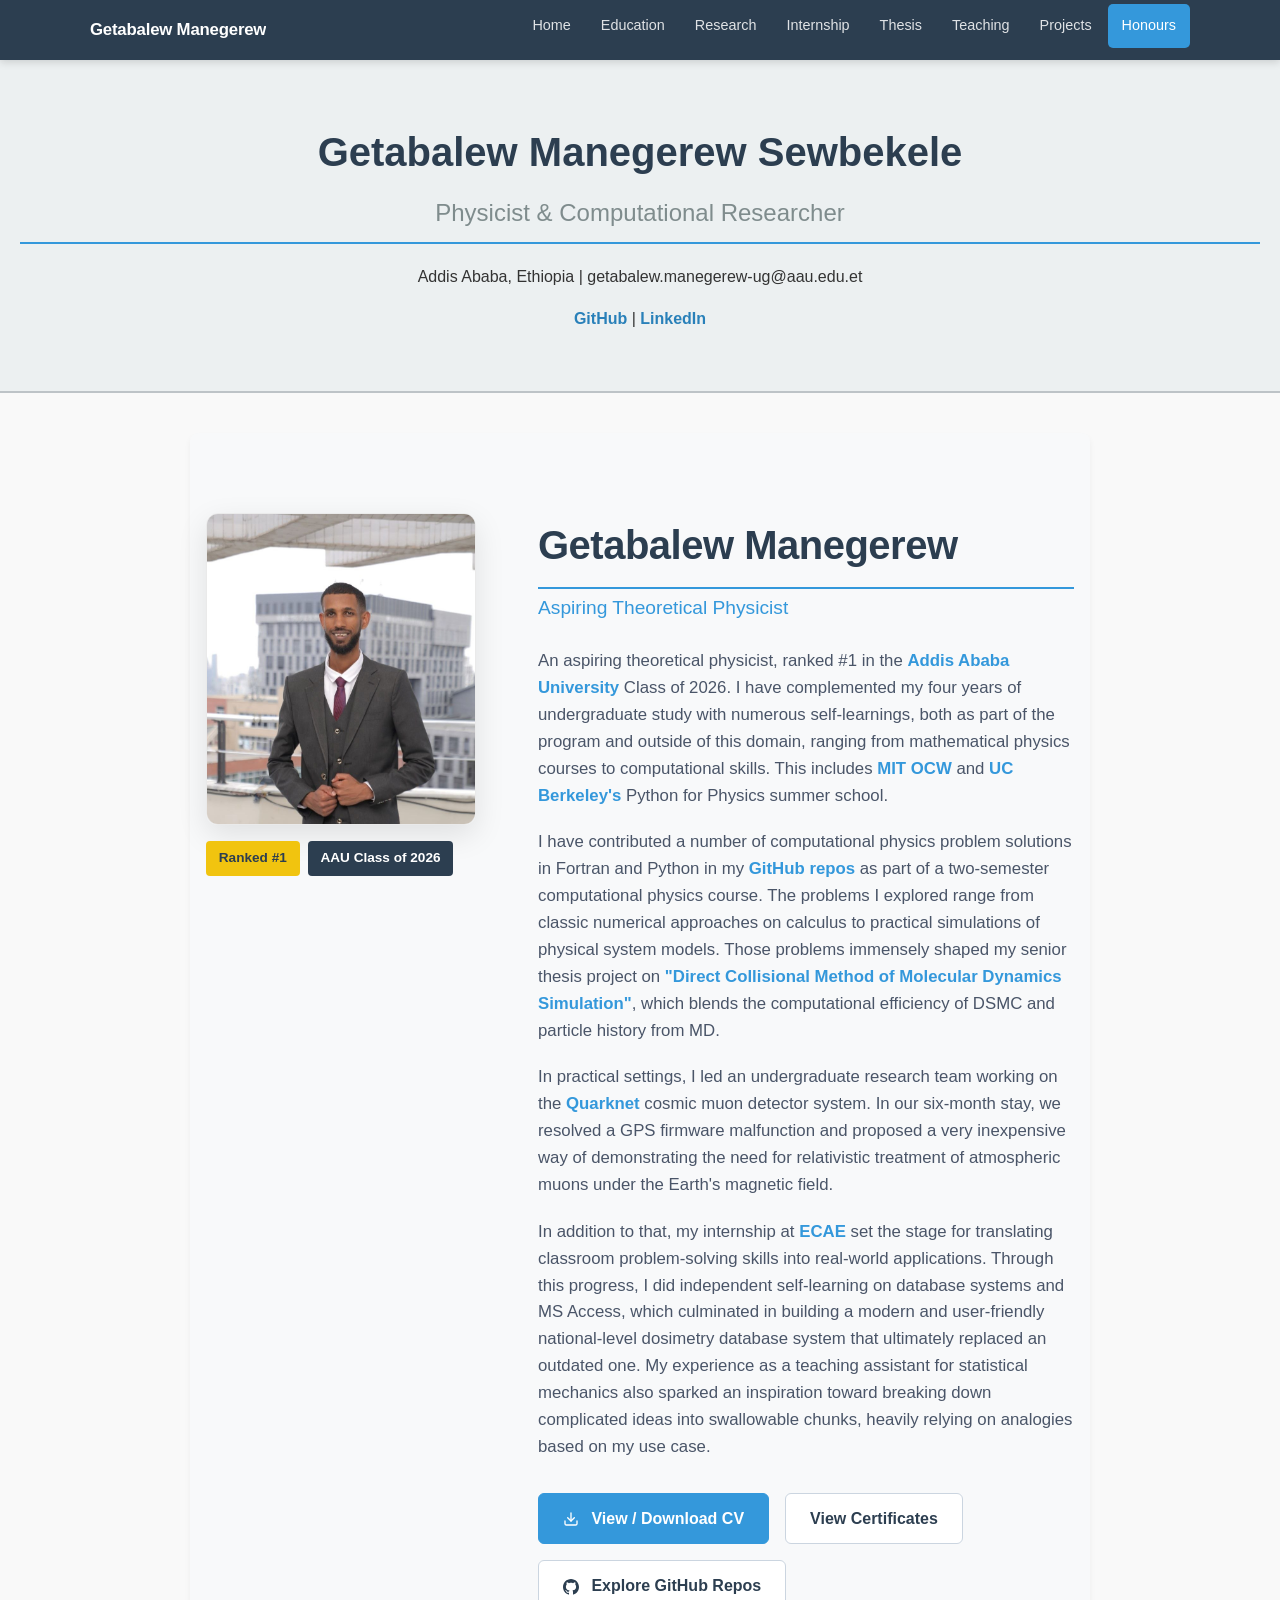
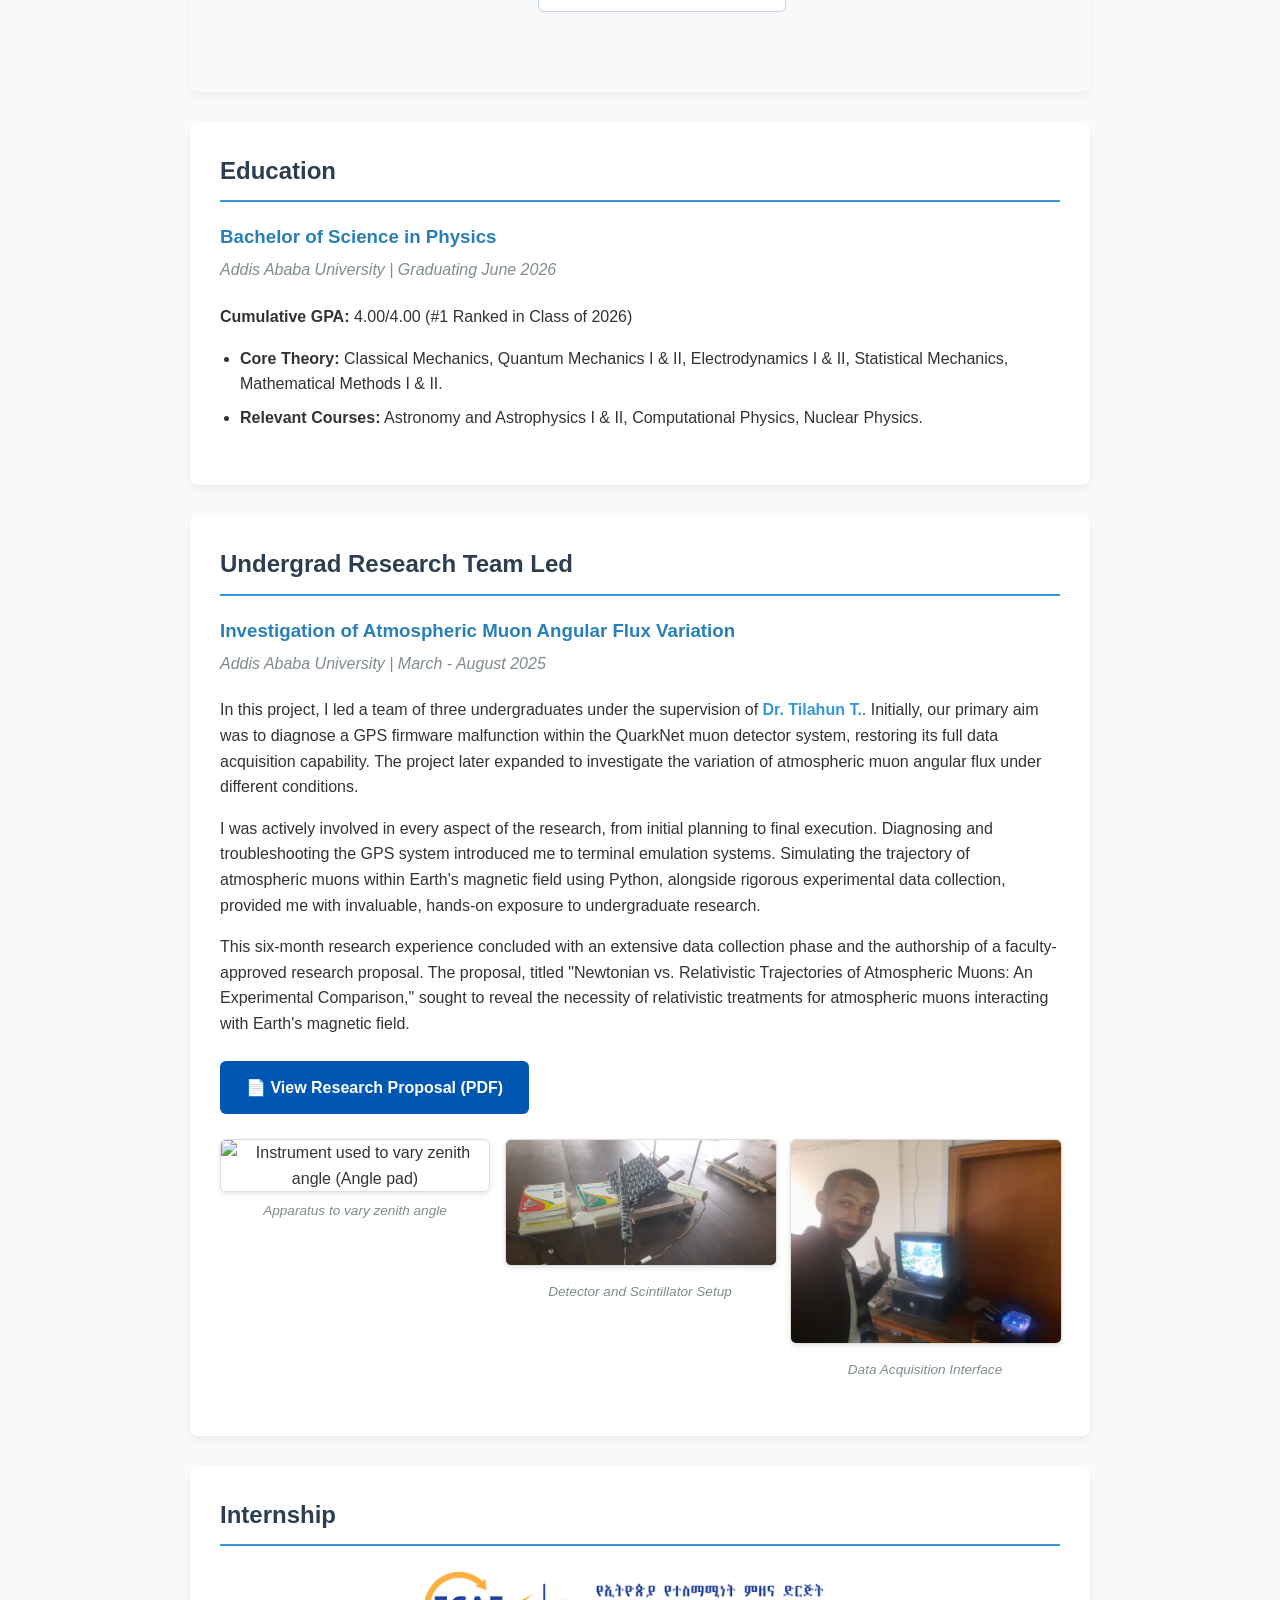
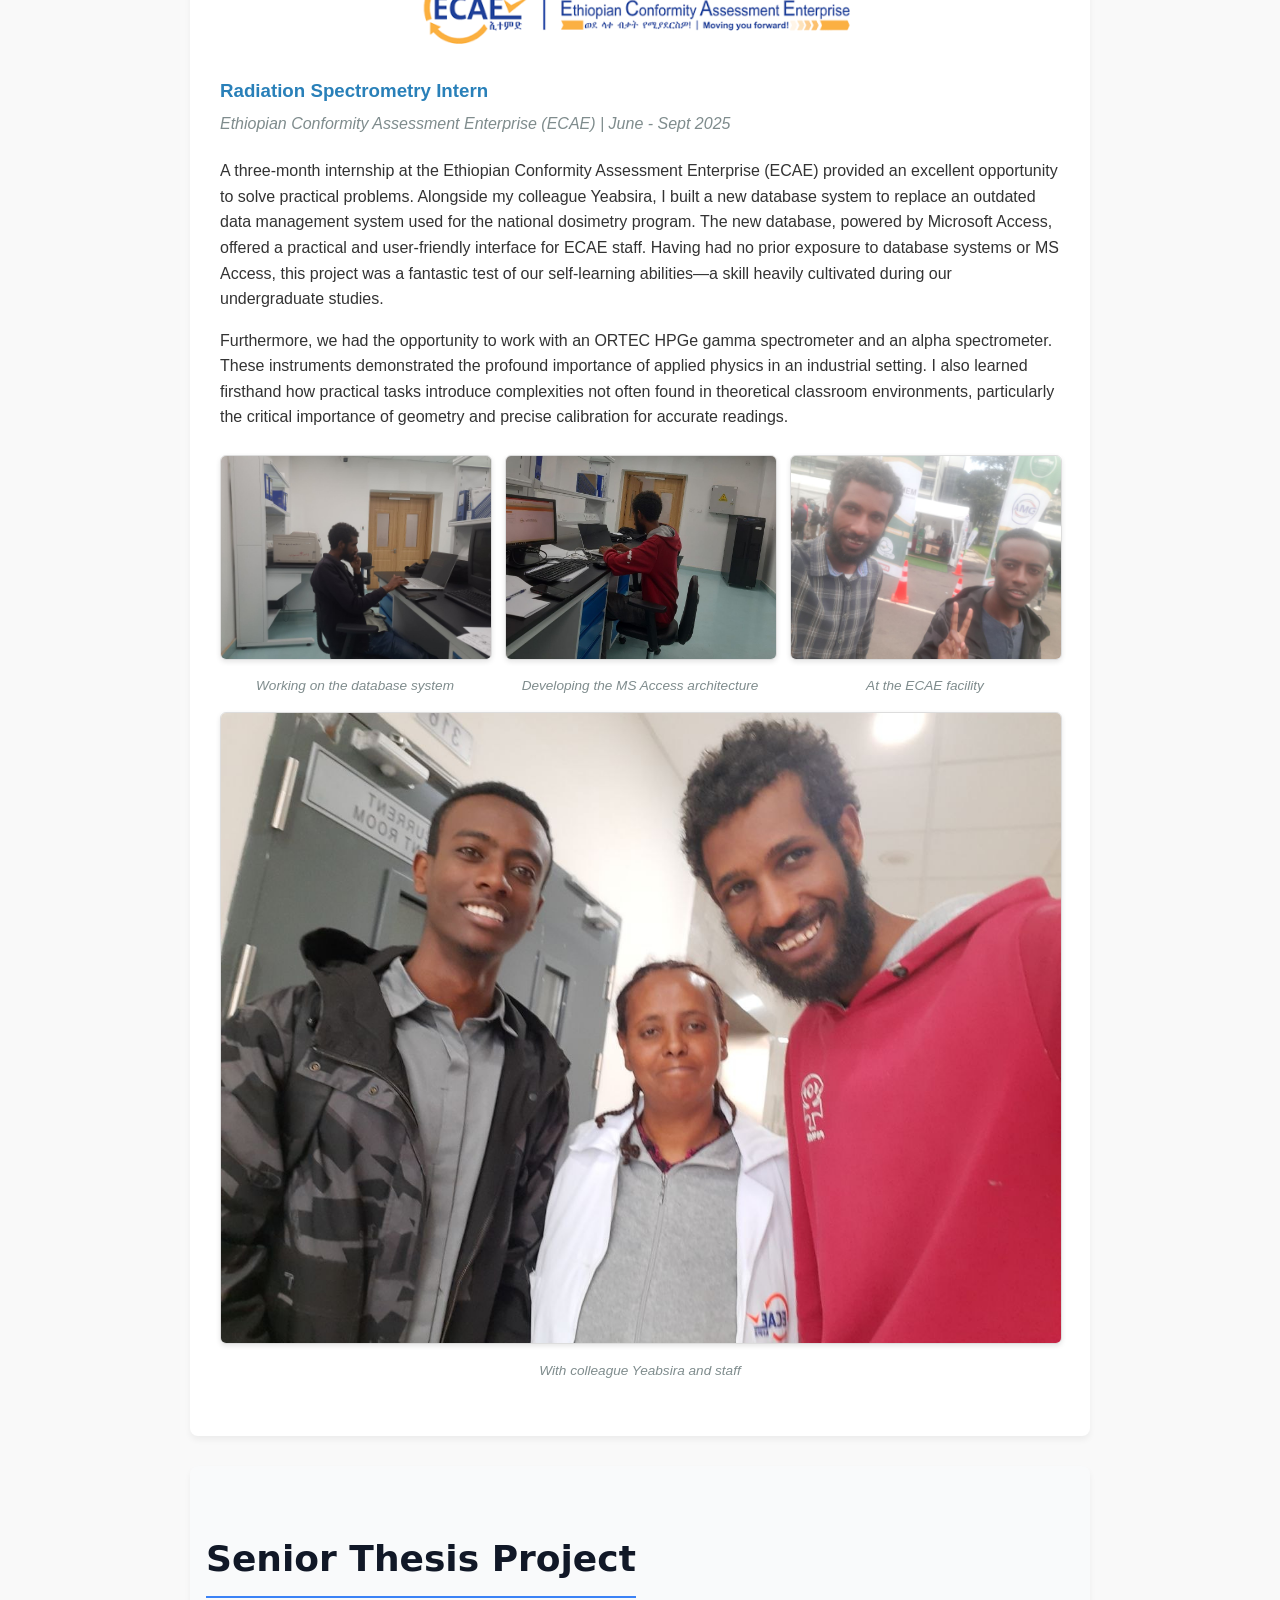
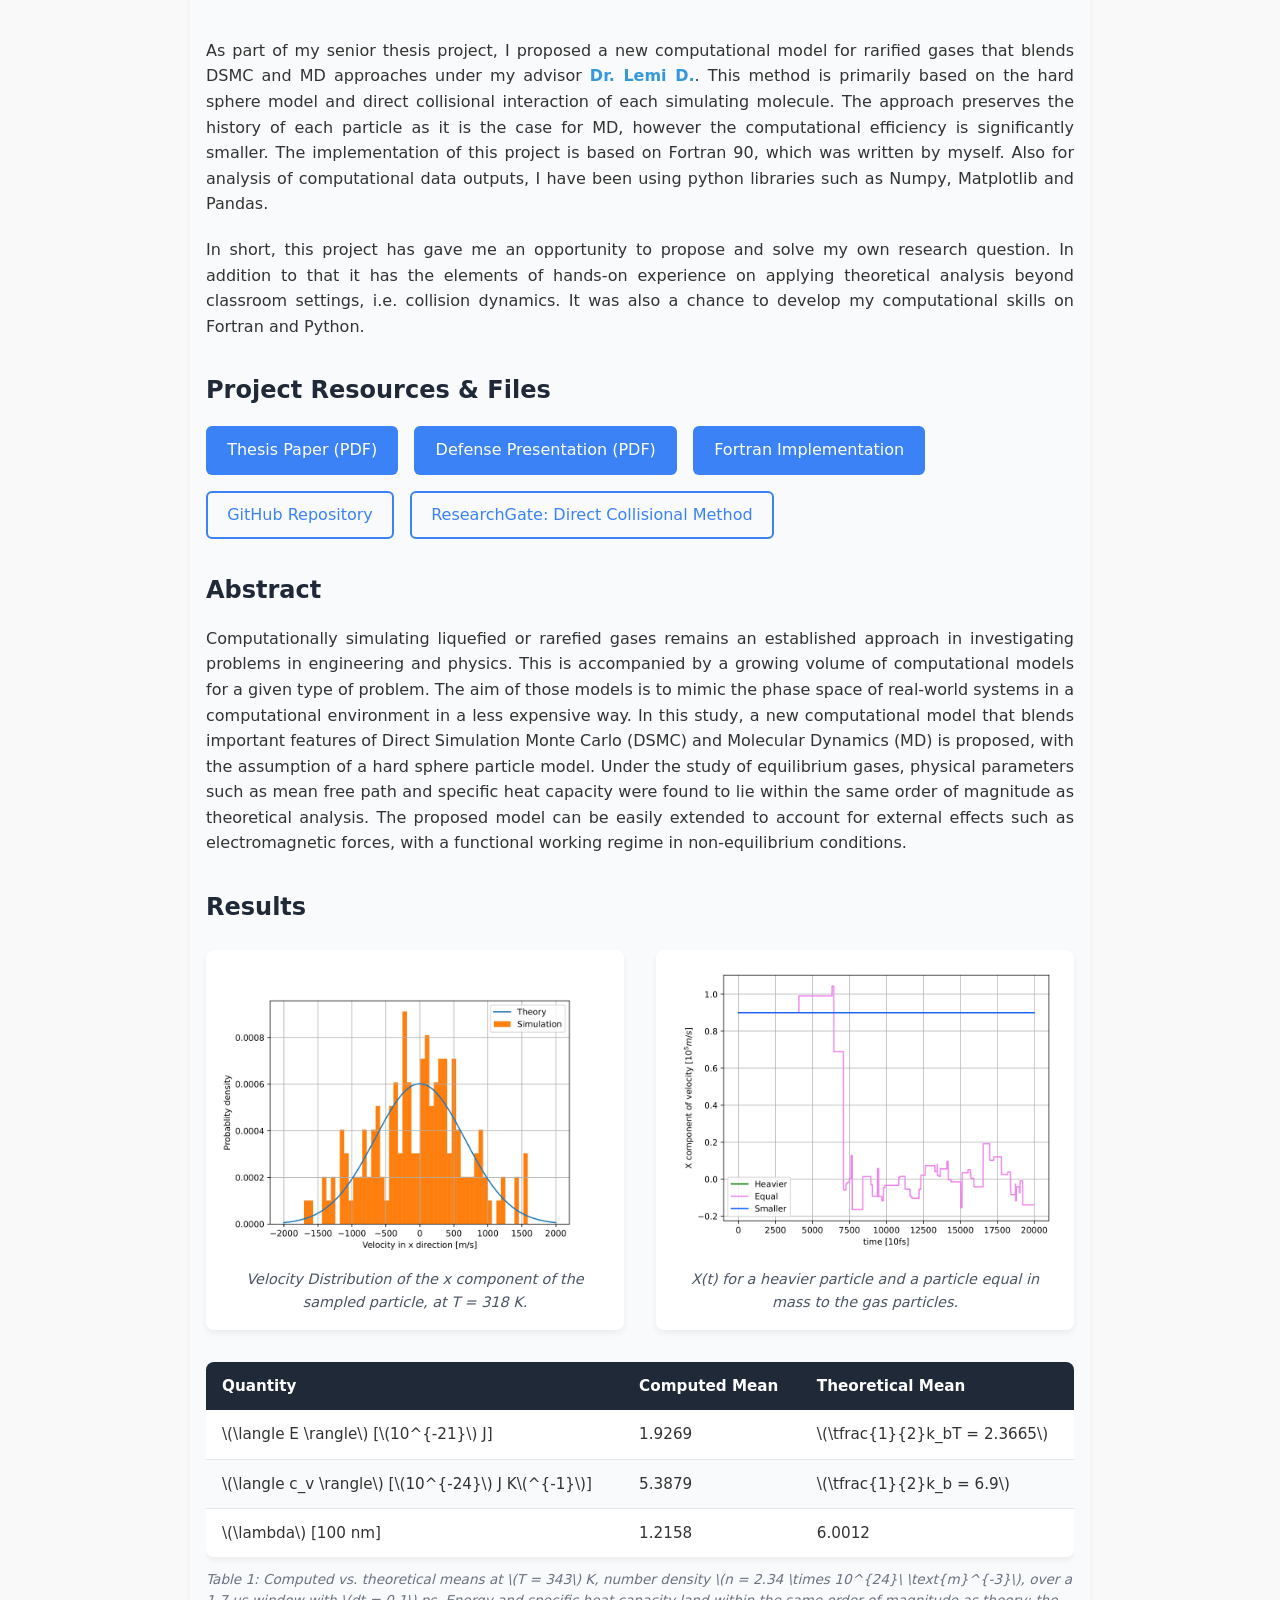
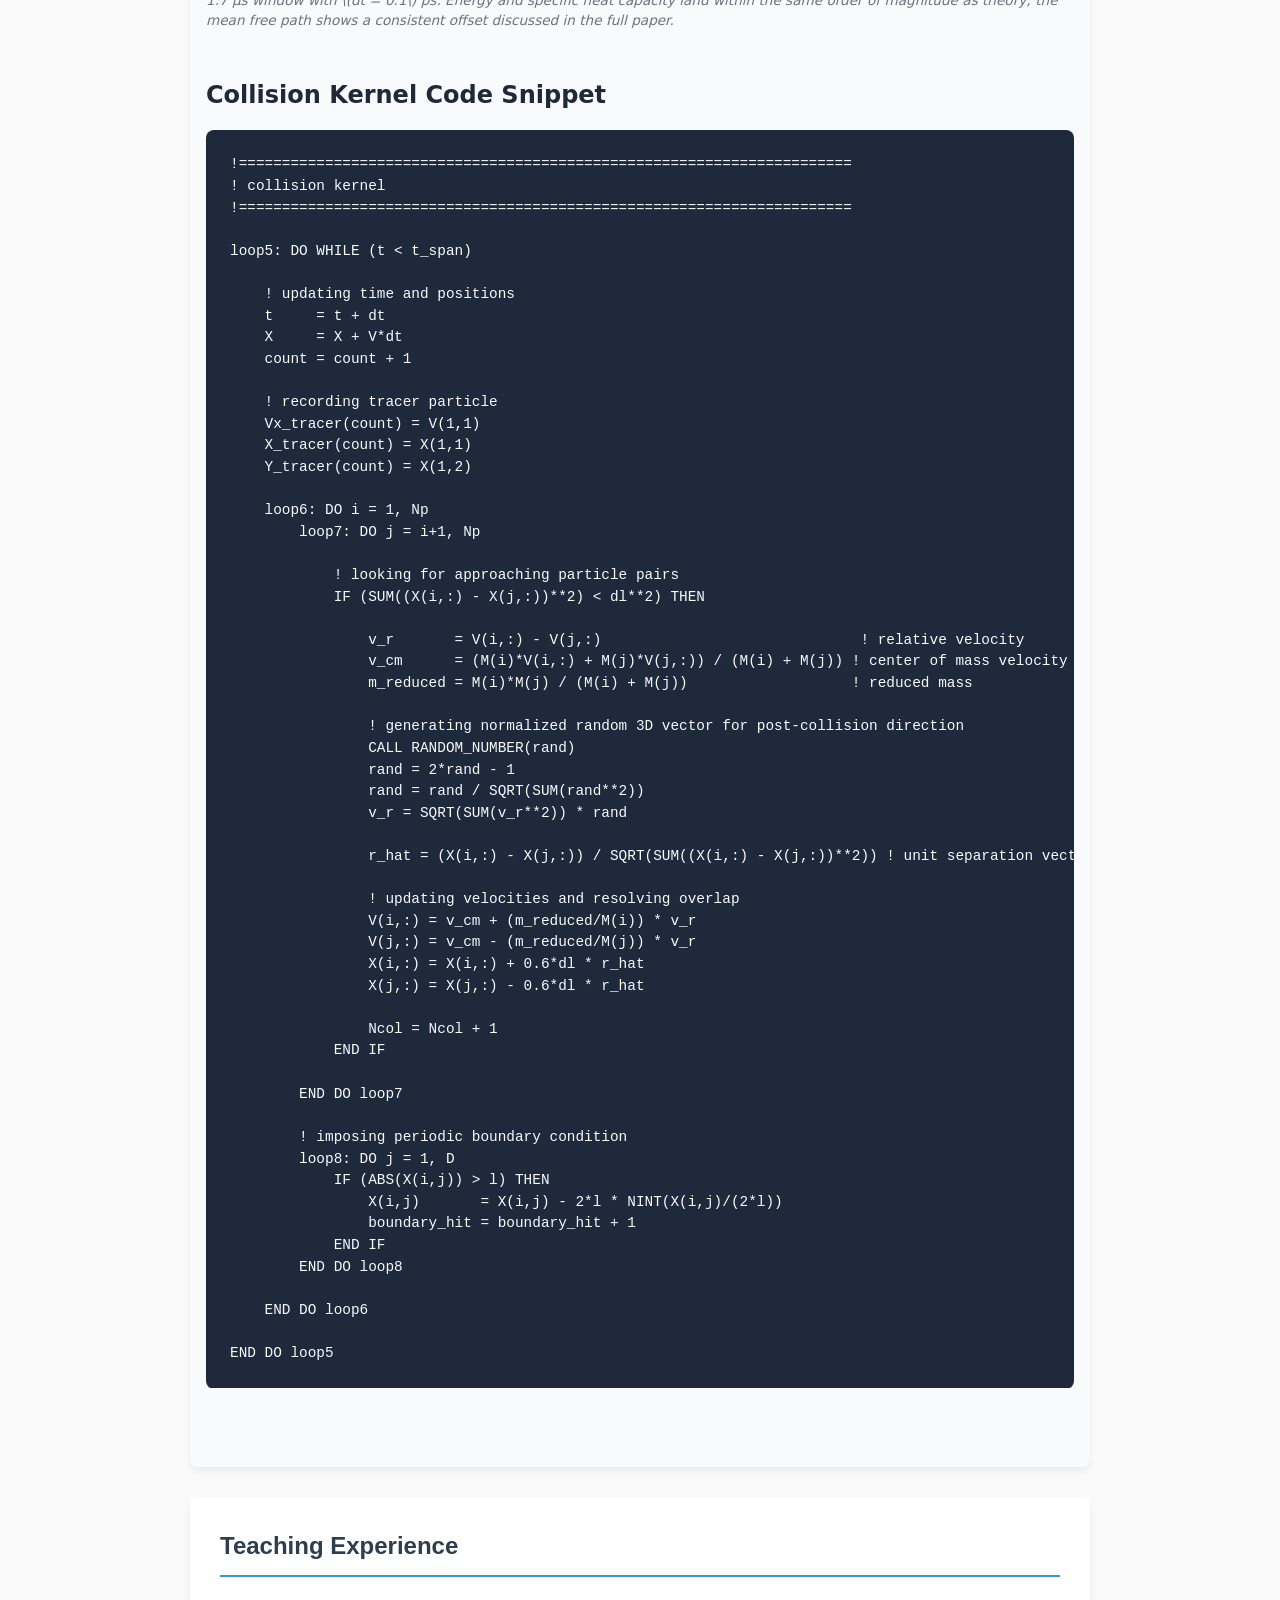
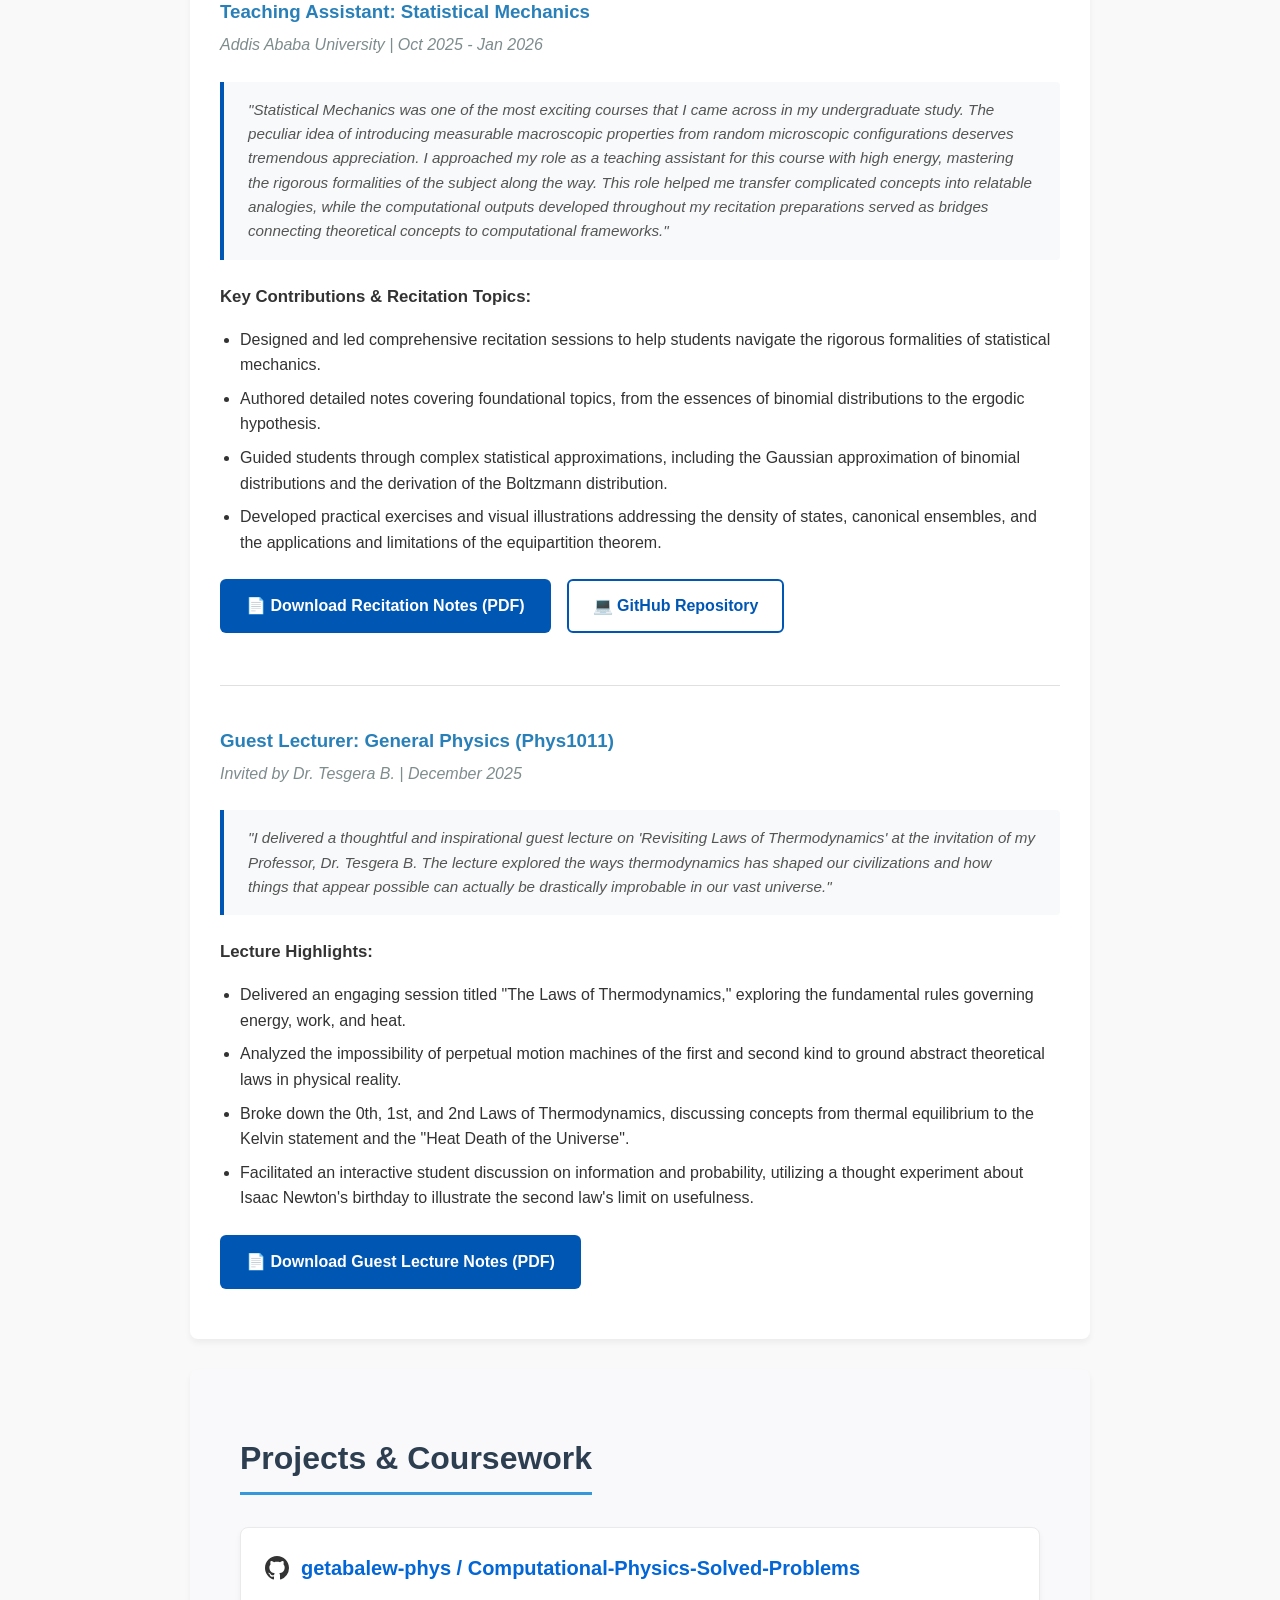
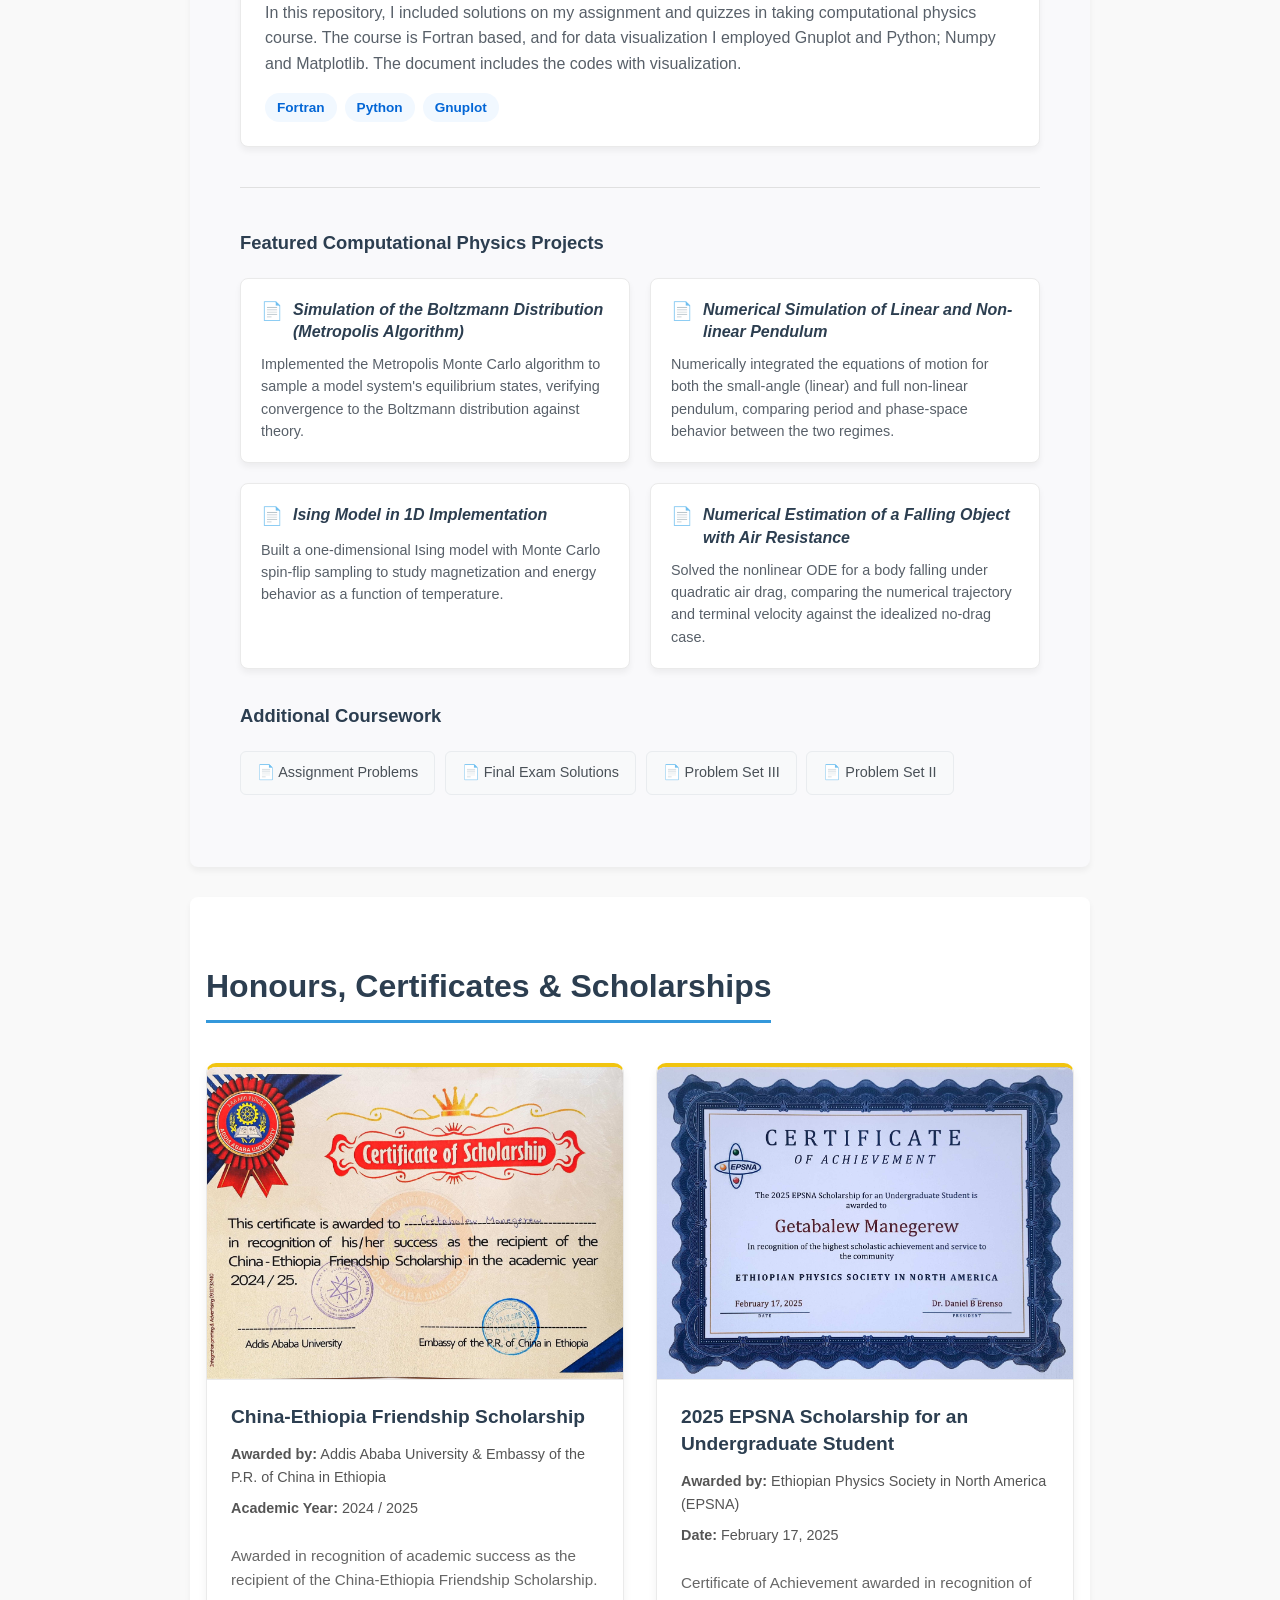
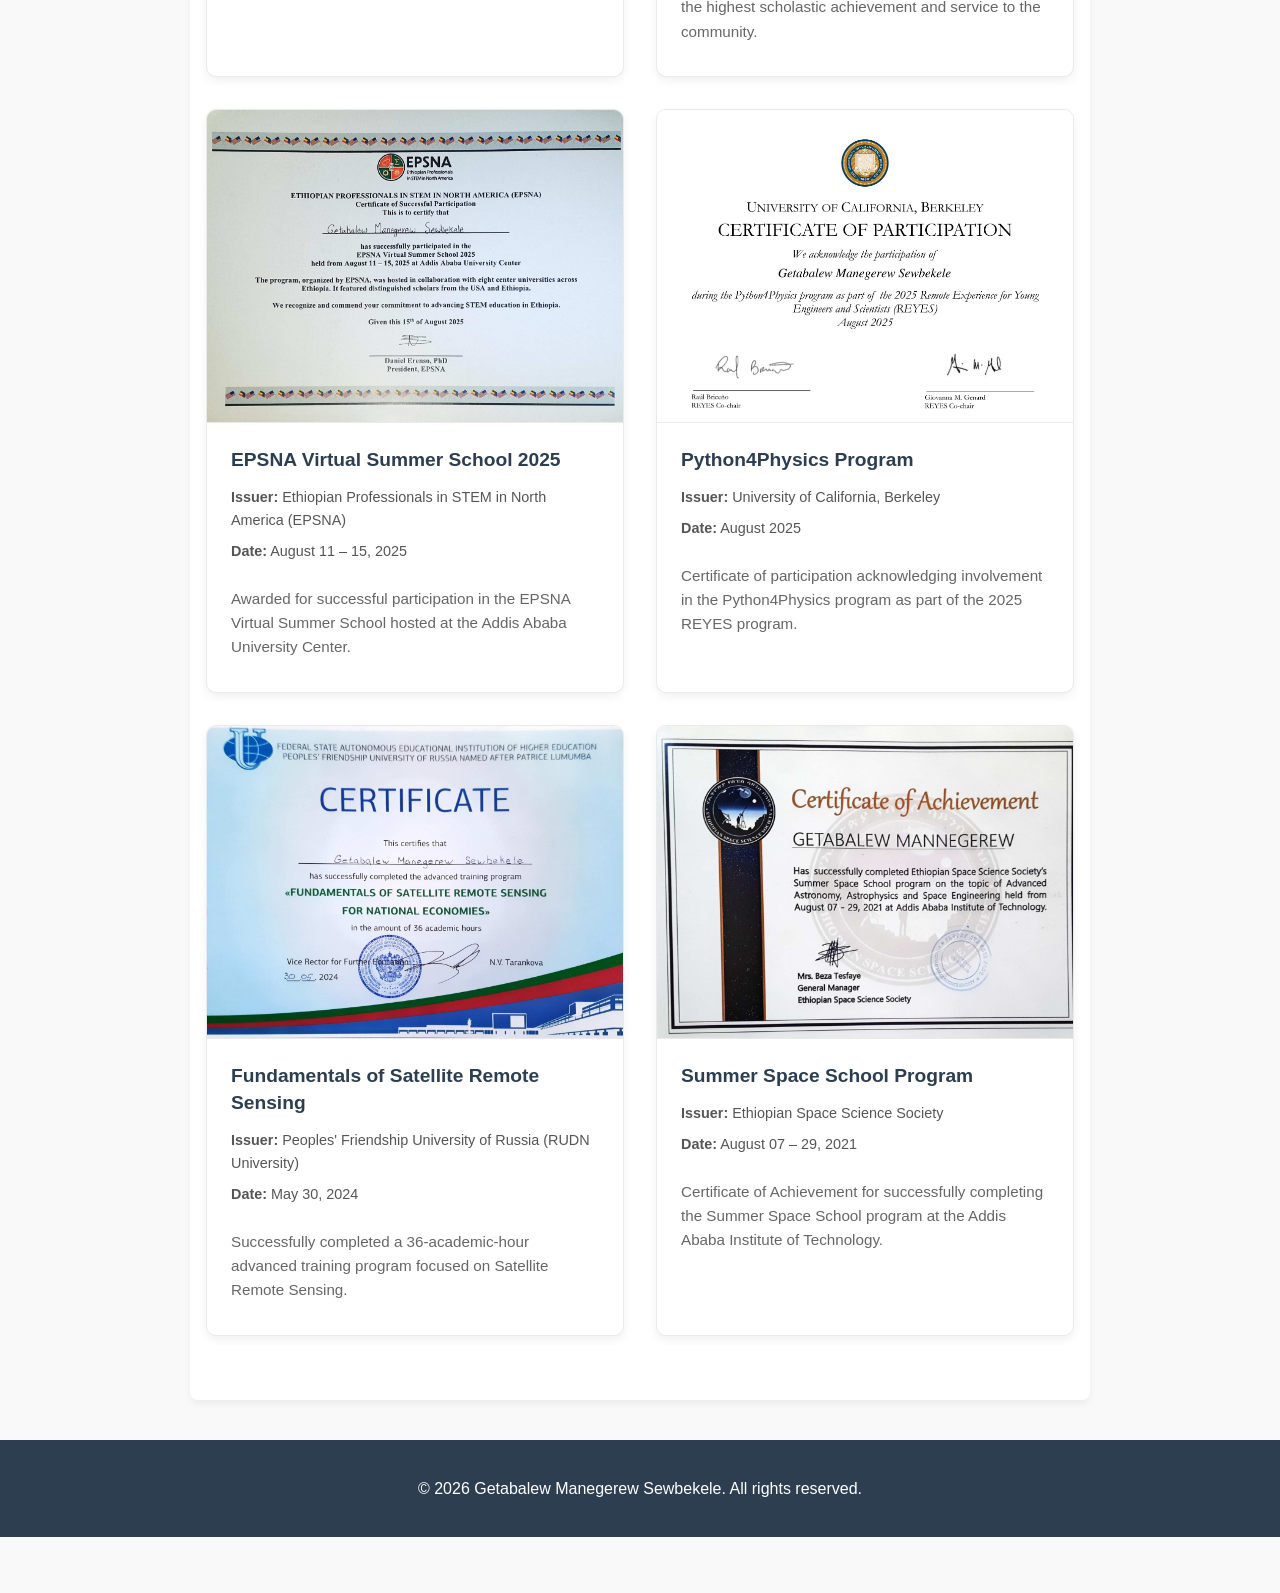
==== commit b4512380: "Add files via upload" ====
--- a/index.html
+++ b/index.html
@@ -233,20 +233,20 @@
 
                 <div class="project-gallery">
                     <figure>
-                        <img src="images/ECAE_with_yeab_Dinke.jpg" alt="Team at ECAE">
-                        <figcaption>With colleague Yeabsira and staff</figcaption>
-                    </figure>
-                    <figure>
-                        <img src="images/ECAE_alone1.jpg" alt="Working at ECAE lab">
+                        <img src="images/alone1.jpg" alt="Working at ECAE lab">
                         <figcaption>Working on the database system</figcaption>
                     </figure>
                     <figure>
-                        <img src="images/ECAE_alon2.jpg" alt="Developing the architecture">
+                        <img src="images/alone2.jpg" alt="Developing the architecture">
                         <figcaption>Developing the MS Access architecture</figcaption>
                     </figure>
                     <figure>
-                        <img src="images/ECAE_with_yeab.jpg" alt="With Yeabsira at ECAE">
+                        <img src="images/with_yeab.jpg" alt="With Yeabsira at ECAE">
                         <figcaption>At the ECAE facility</figcaption>
+                    </figure>
+		    <figure>
+                        <img src="images/team.jpg" alt="Team at ECAE">
+                        <figcaption>With colleague Yeabsira and staff</figcaption>
                     </figure>
                 </div>
             </div>
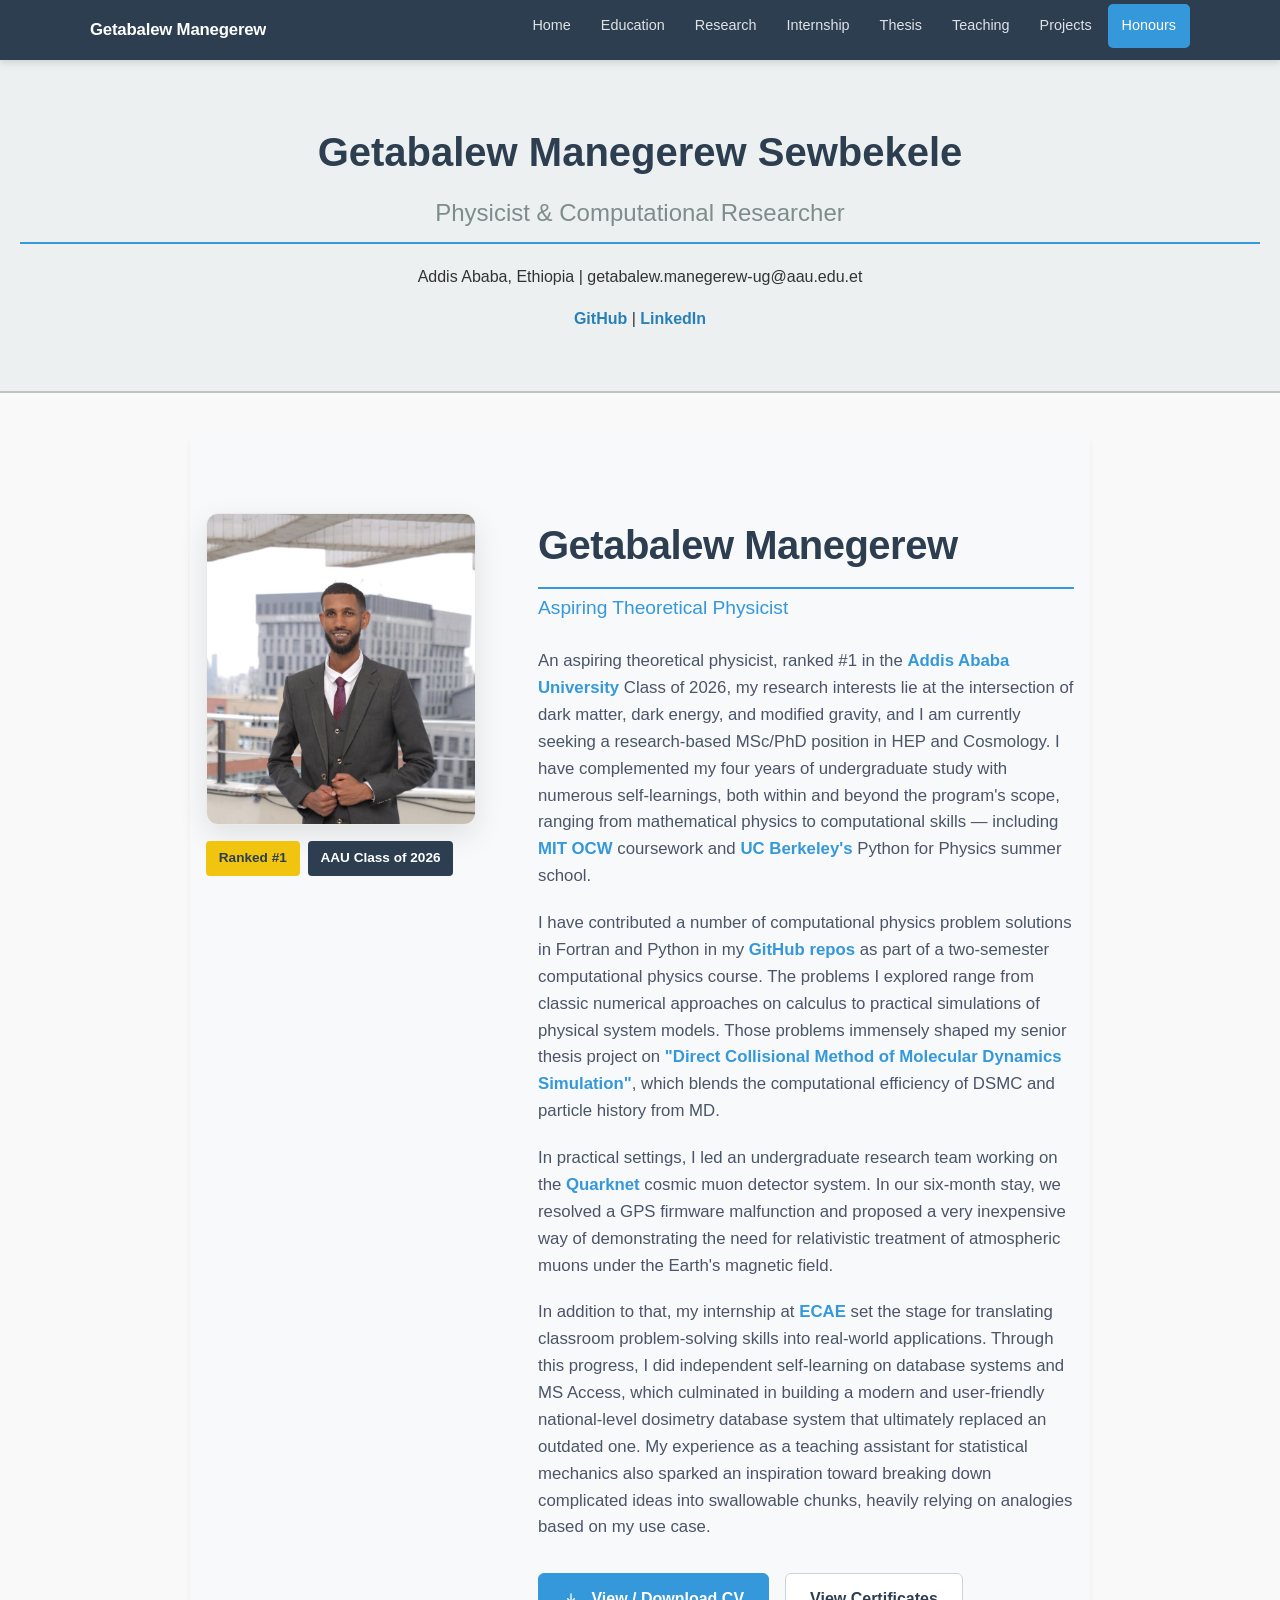
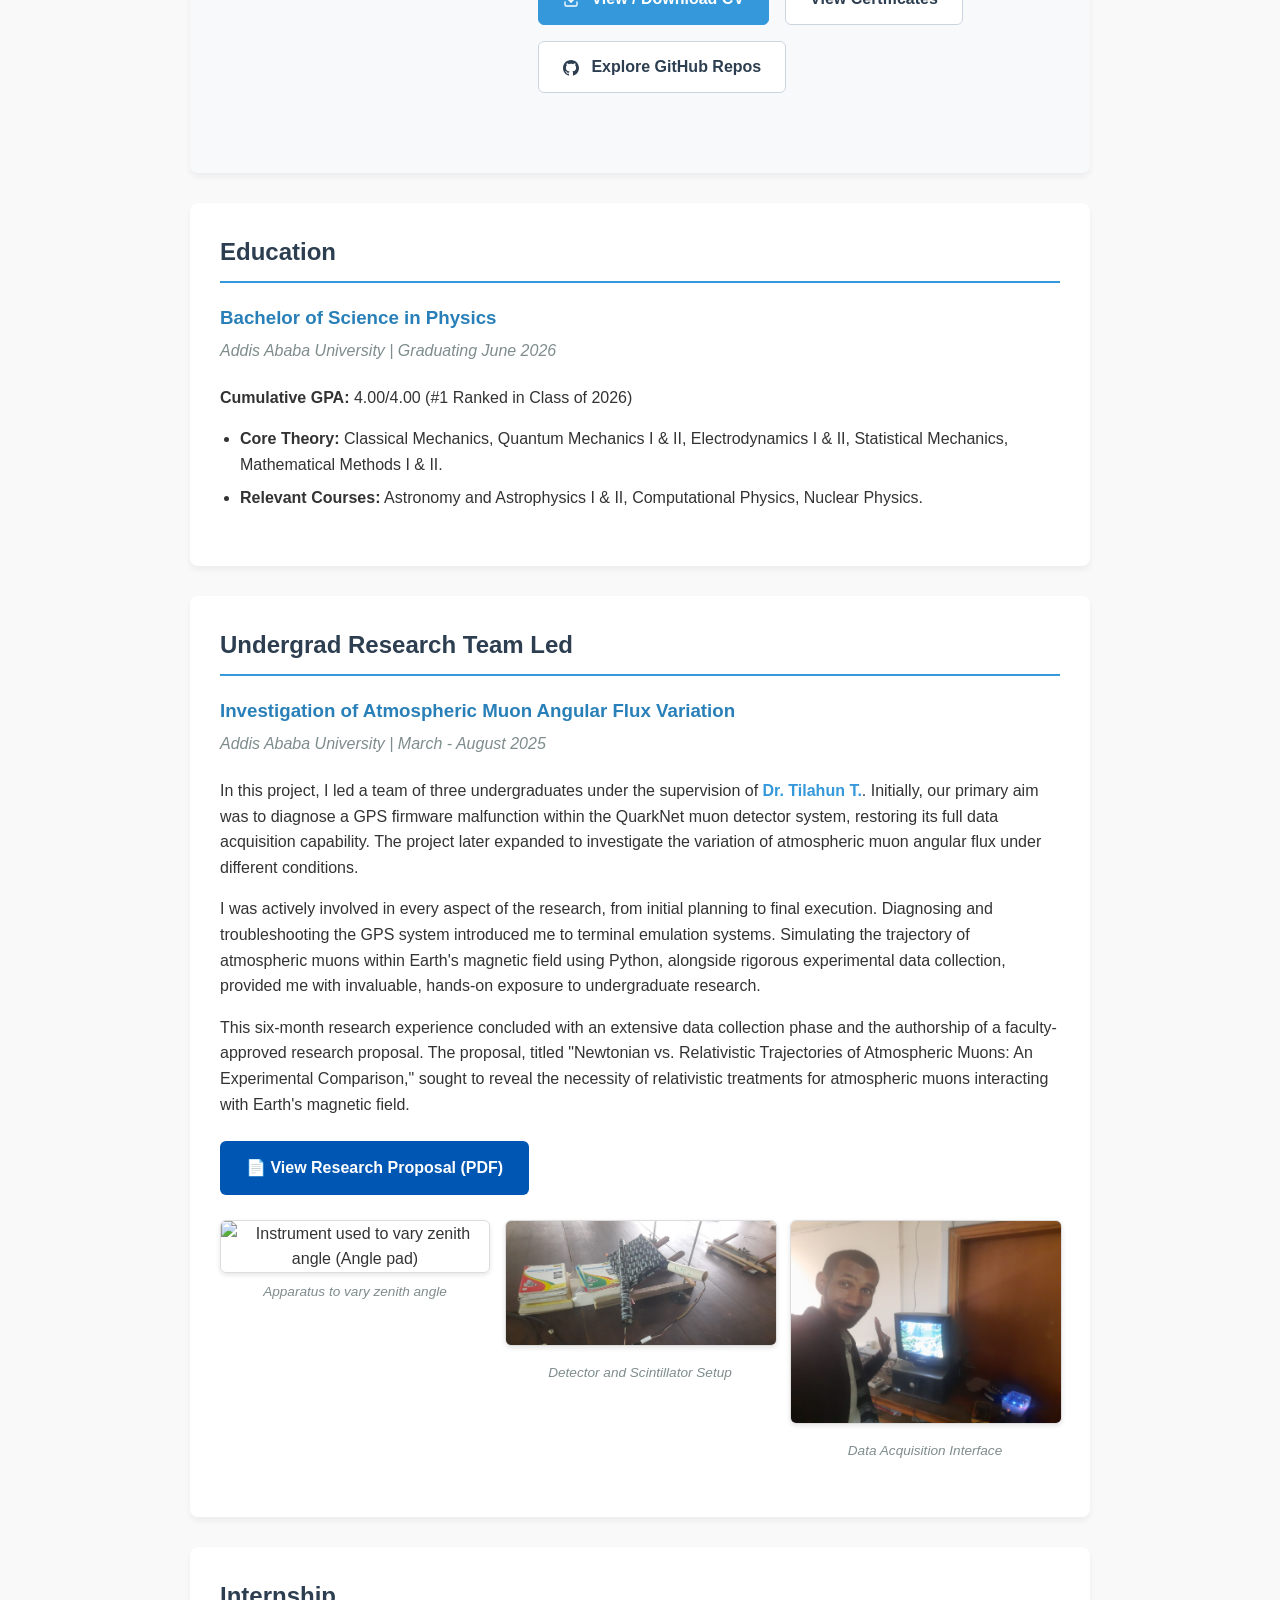
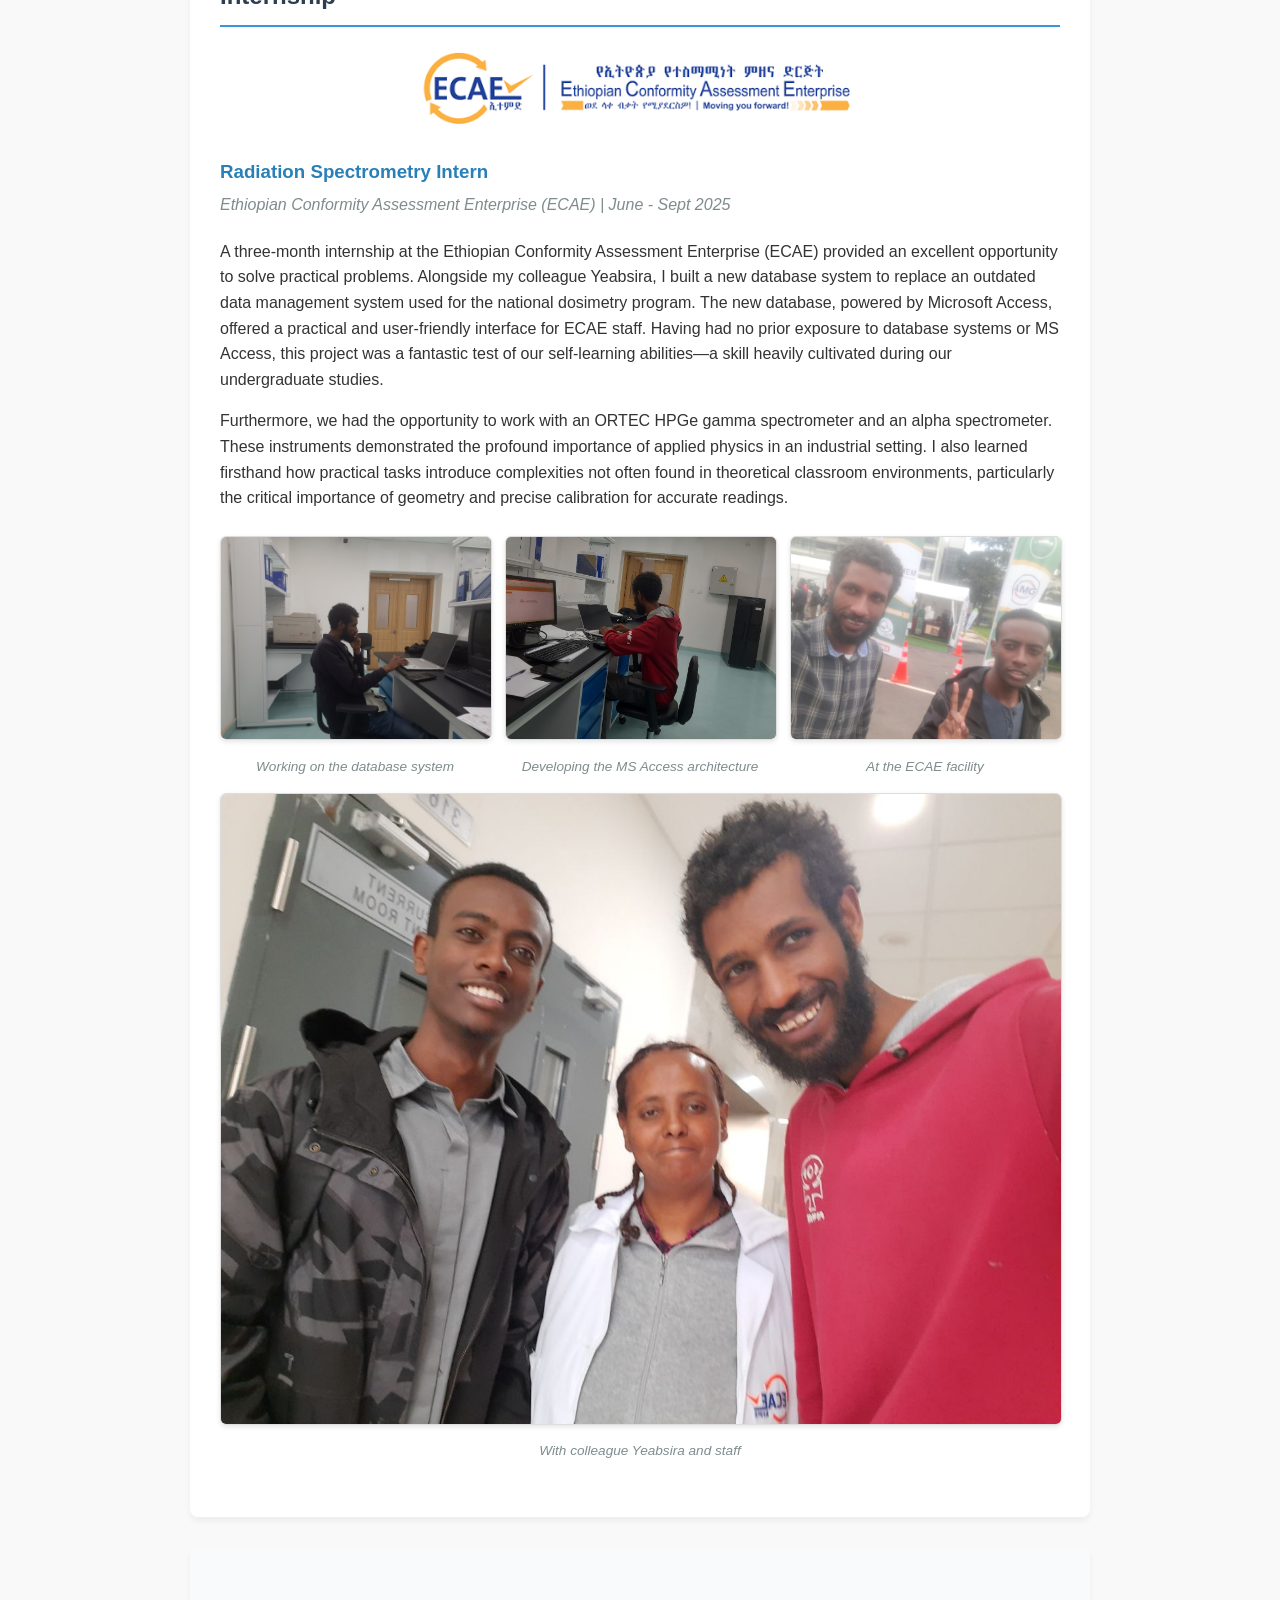
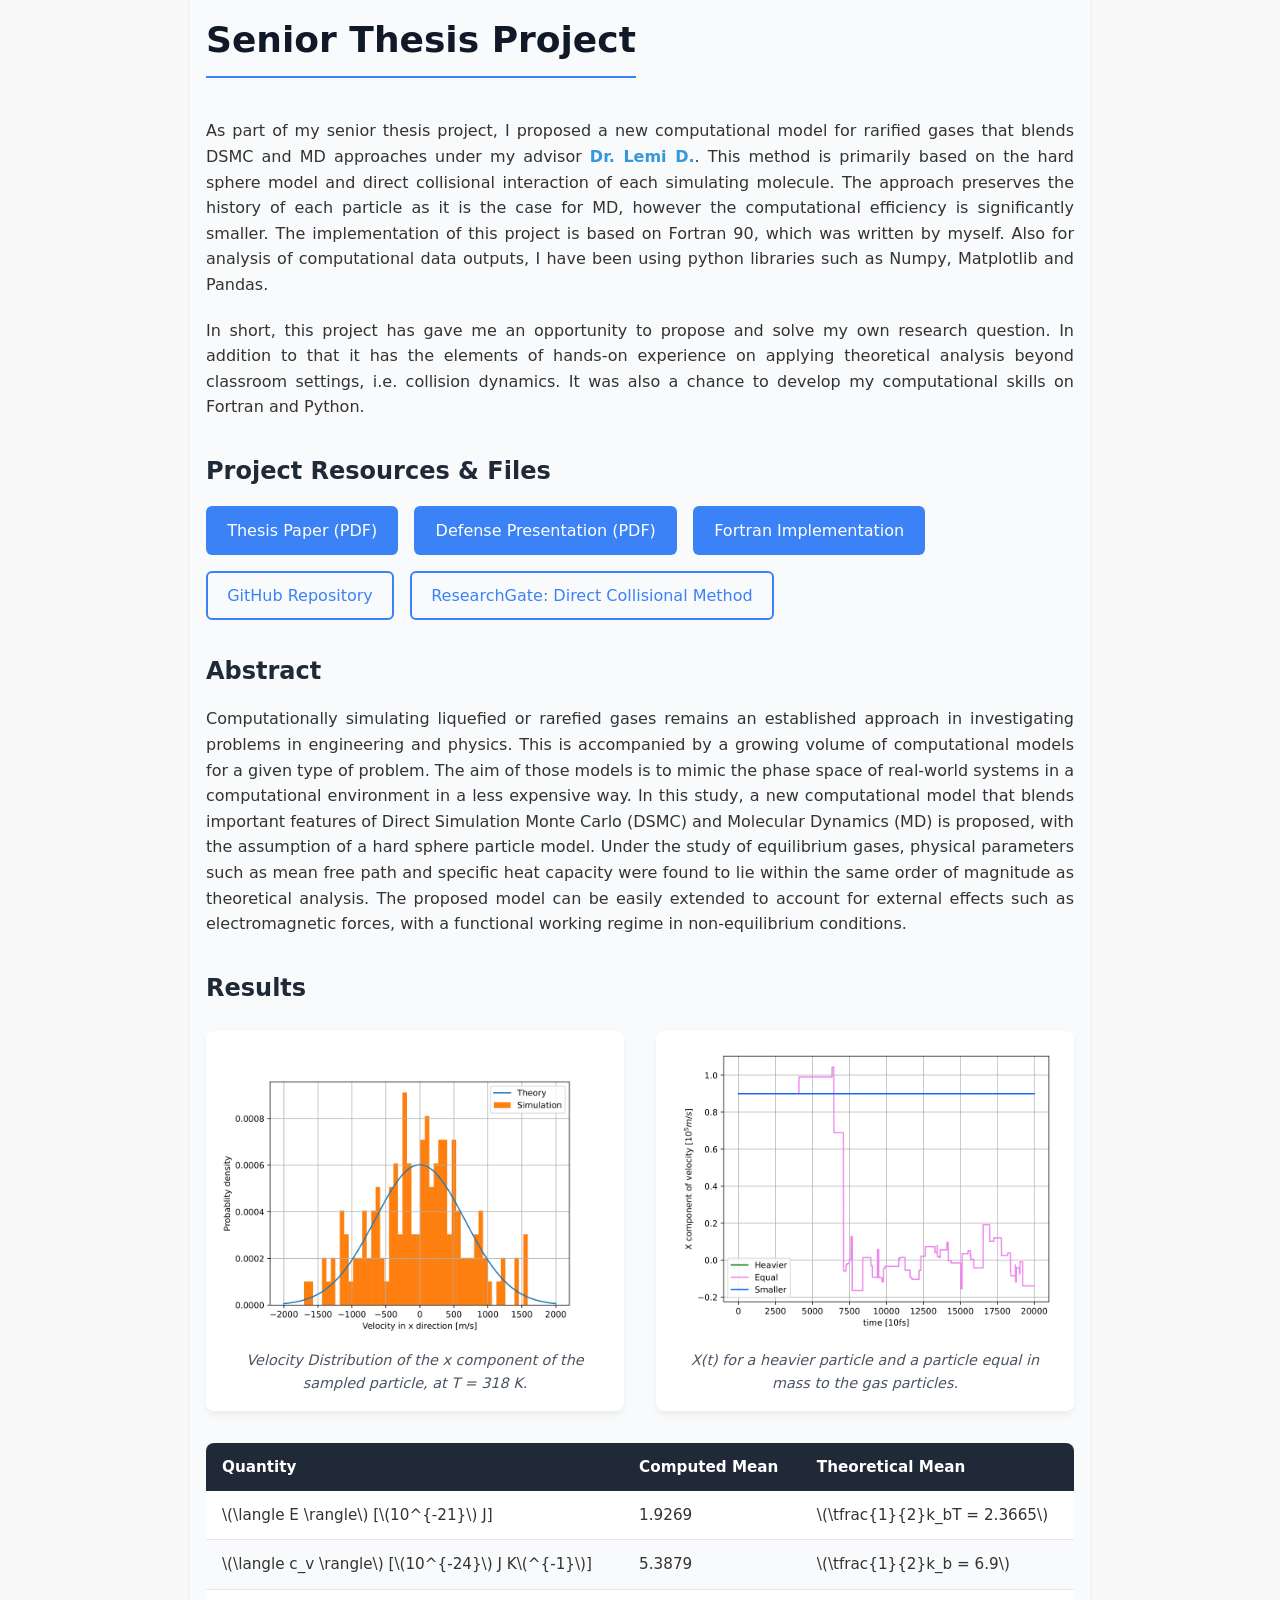
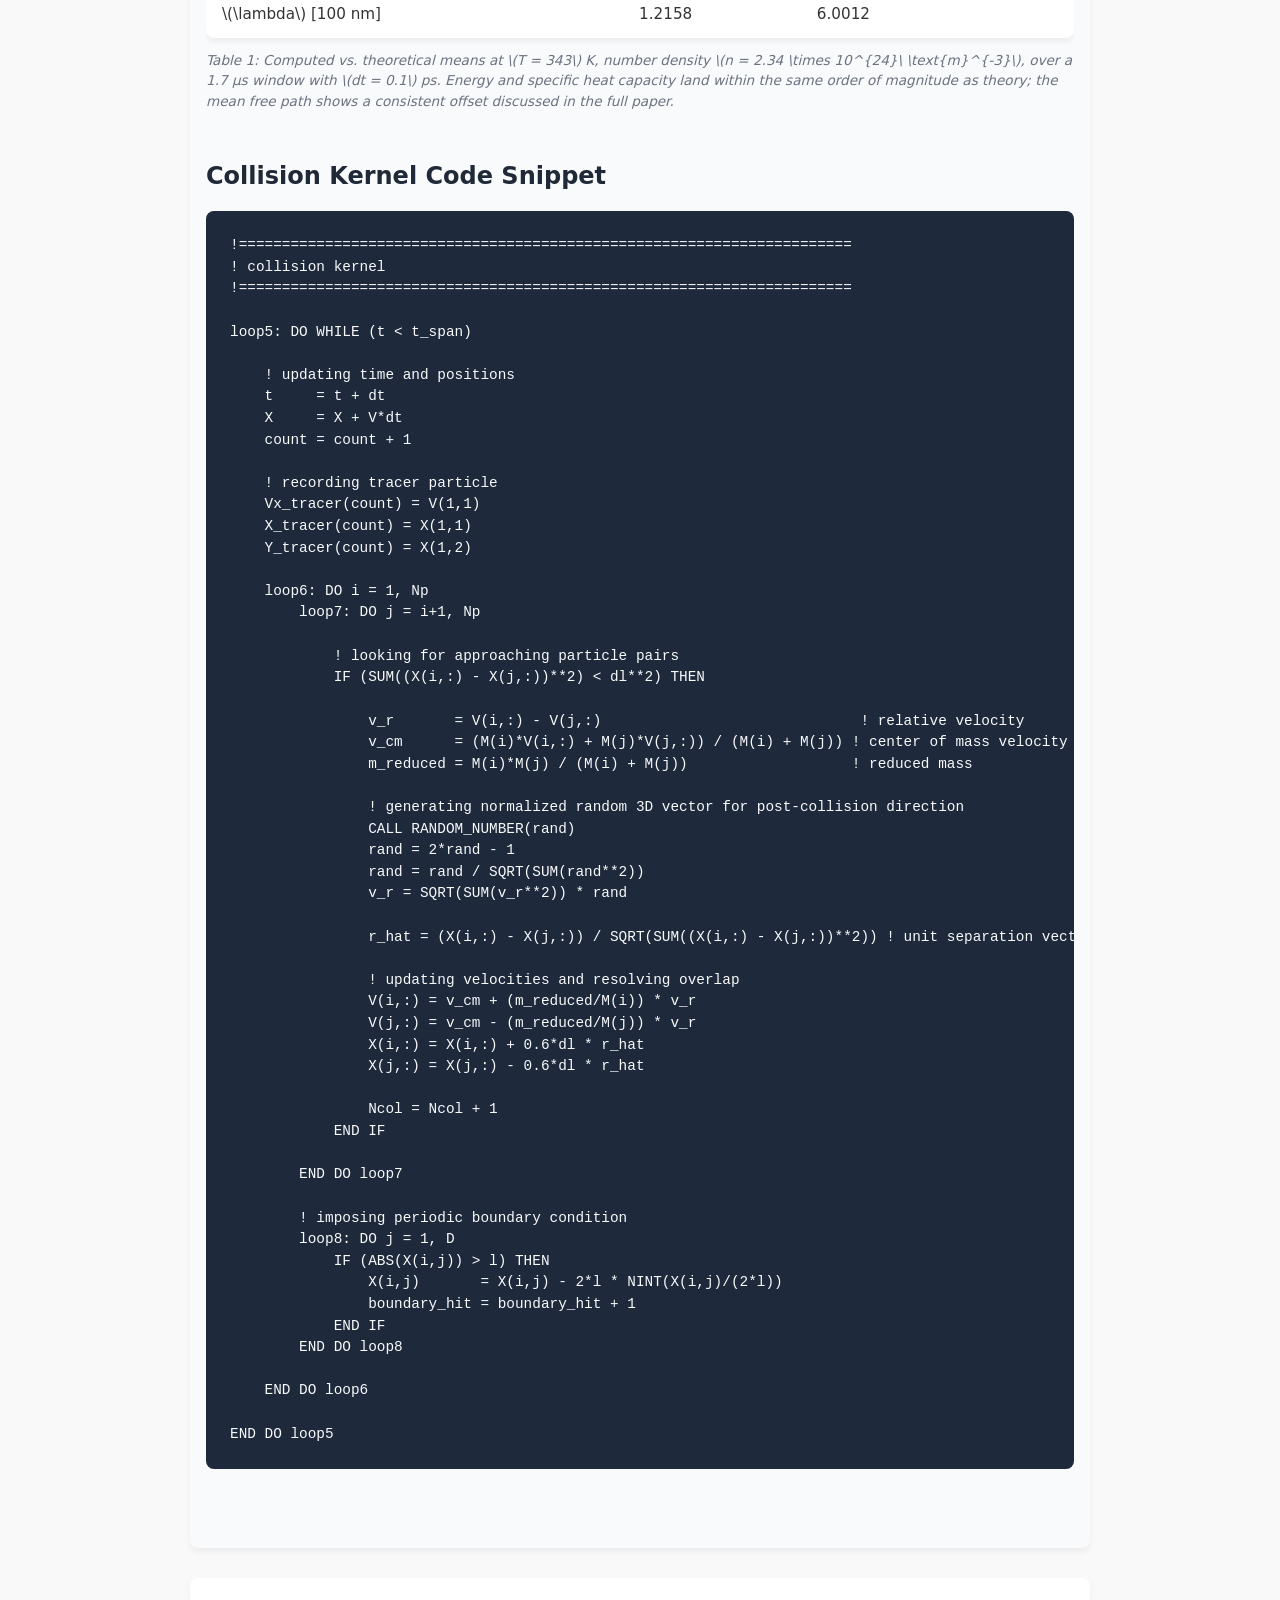
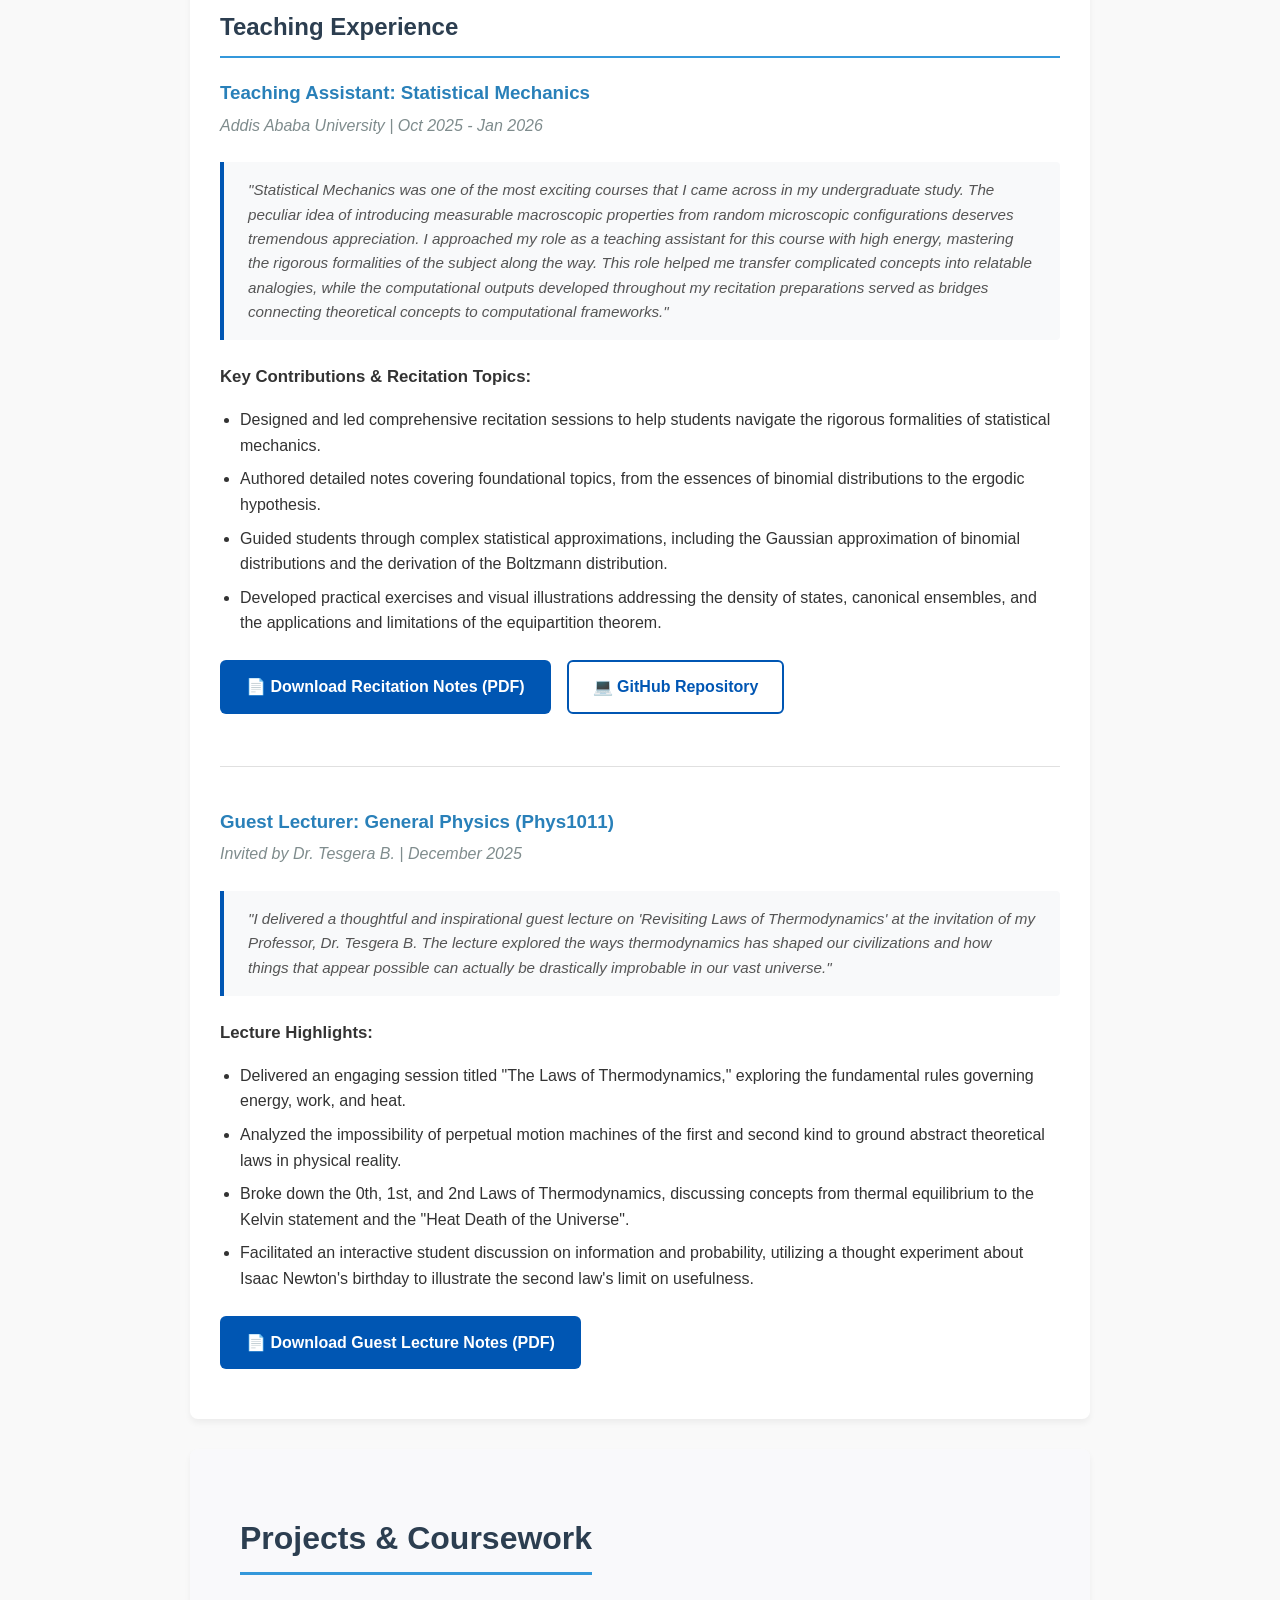
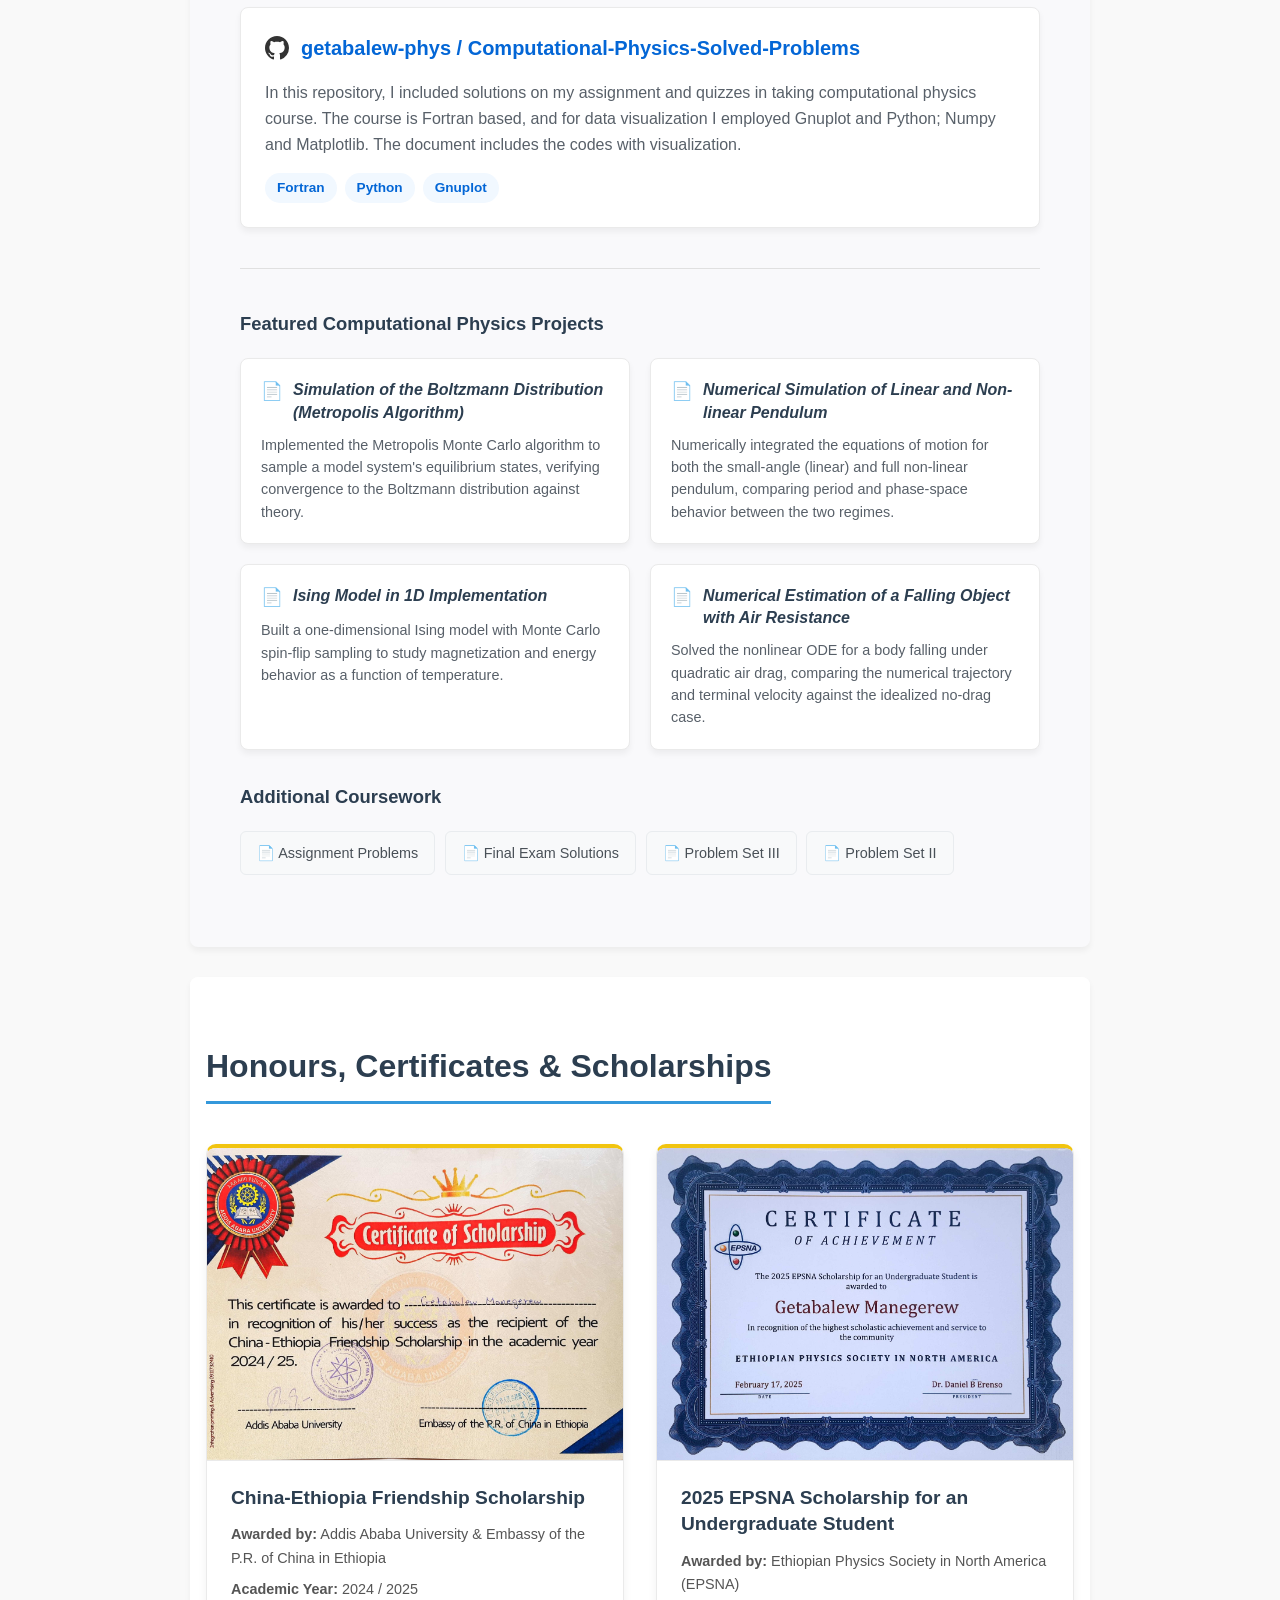
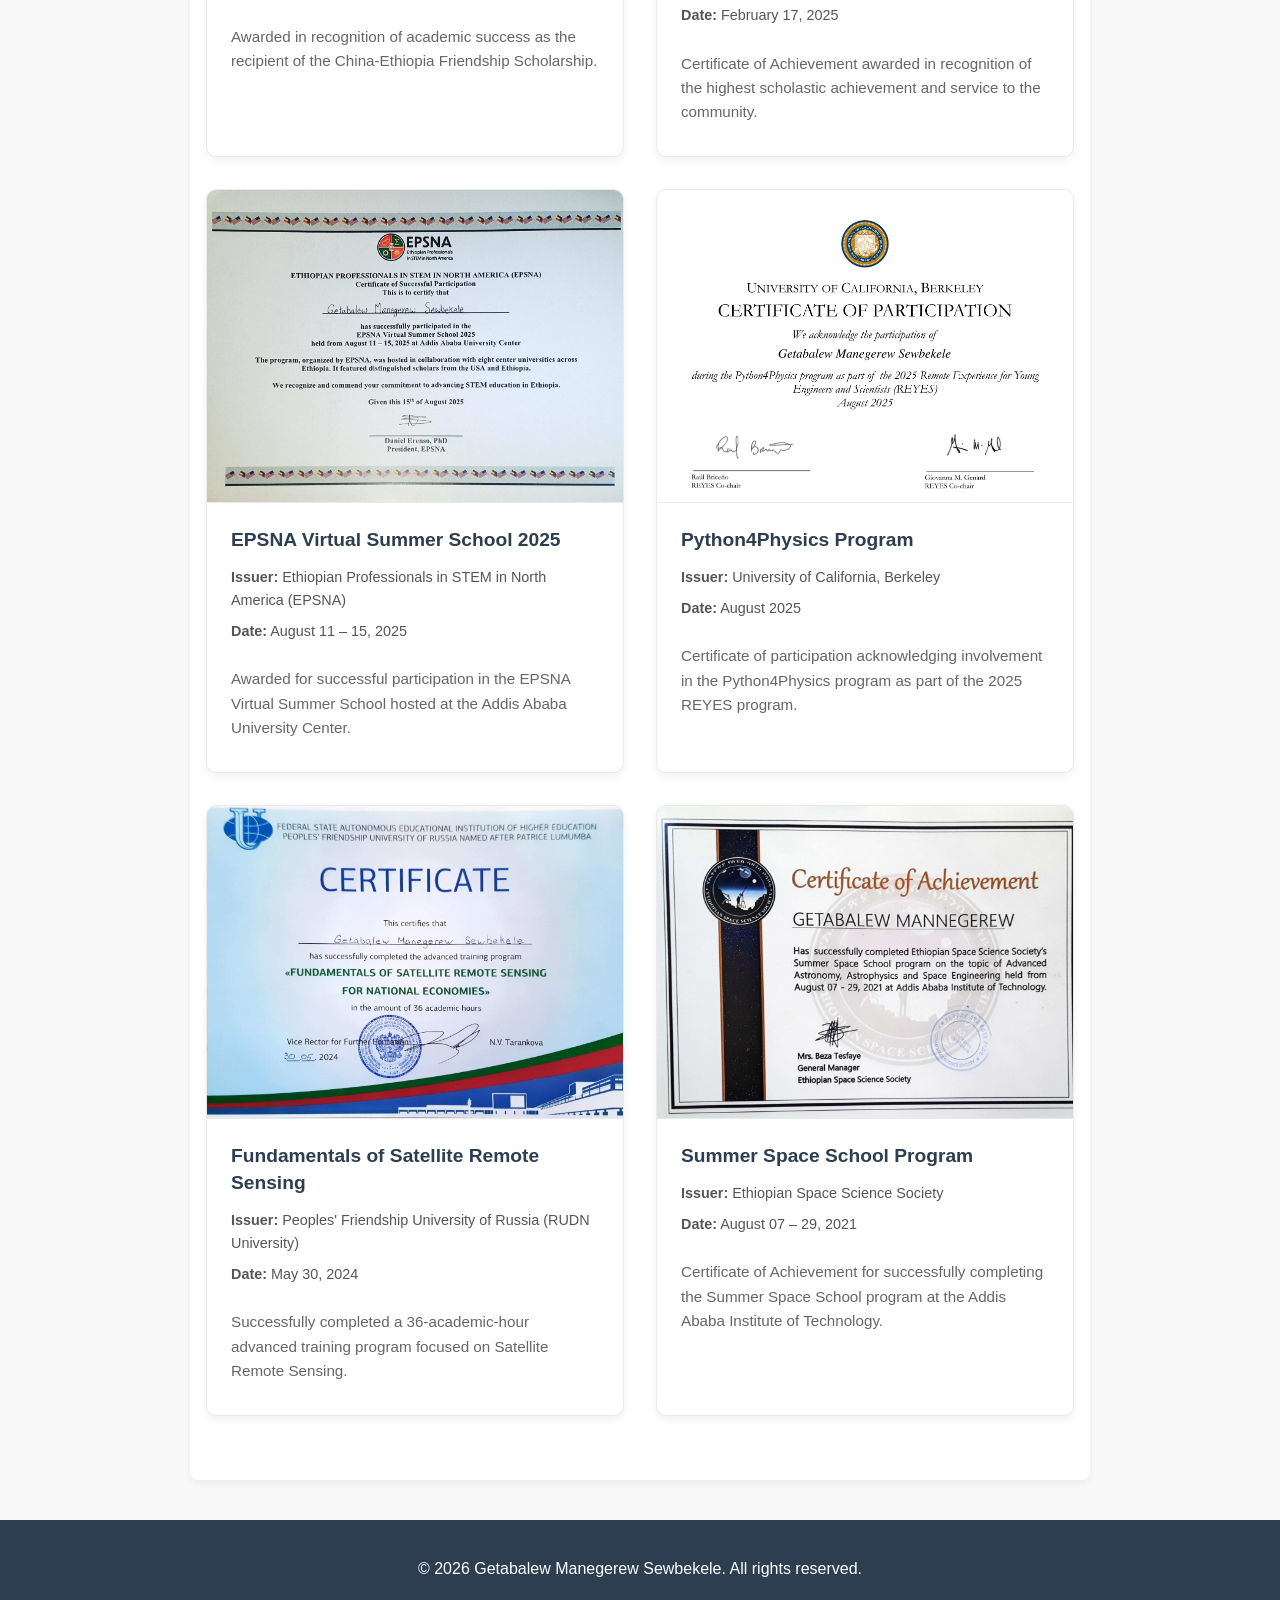
==== commit 2dc57bf2: "Add files via upload" ====
--- a/index.html
+++ b/index.html
@@ -55,9 +55,9 @@
     }
     </script>
 
-    <!-- MathJax for rendering LaTeX -->
-    <script src="https://polyfill.io/v3/polyfill.min.js?features=es6"></script>
-    <script id="MathJax-script" async src="https://cdn.jsdelivr.net/npm/mathjax@3/es5/tex-mml-chtml.js"></script>
+     <!-- MathJax for rendering LaTeX securely -->
+  <script src="https://cdnjs.cloudflare.com/ajax/libs/polyfill/3.10.1/polyfill.min.js?features=es6"></script>
+  <script id="MathJax-script" async src="https://cdn.jsdelivr.net/npm/mathjax@3/es5/tex-mml-chtml.js"></script>
 </head>
 <body>
 
@@ -112,7 +112,7 @@
         <p>Addis Ababa, Ethiopia | getabalew.manegerew-ug@aau.edu.et</p>
         <div class="links">
             <a href="https://github.com/getabalew-phys" target="_blank">GitHub</a> | 
-            <a href="https://linkedin.com/in/getabalew-manegerew" target="_blank">LinkedIn</a>
+            <a href="https://linkedin.com/in/getabalew-manegerew-ba0307265" target="_blank">LinkedIn</a>
         </div>
     </header>
 
@@ -136,7 +136,7 @@
       
       <div class="profile-bio">
         <p>
-          An aspiring theoretical physicist, ranked #1 in the <a href="http://www.aau.edu.et/" target="_blank" class="text-link">Addis Ababa University</a> Class of 2026. I have complemented my four years of undergraduate study with numerous self-learnings, both as part of the program and outside of this domain, ranging from mathematical physics courses to computational skills. This includes <a href="https://ocw.mit.edu/" target="_blank" class="text-link">MIT OCW</a> and <a href="https://physics.berkeley.edu/" target="_blank" class="text-link">UC Berkeley's</a> Python for Physics summer school.
+          An aspiring theoretical physicist, ranked #1 in the <a href="http://www.aau.edu.et/" target="_blank" class="text-link">Addis Ababa University</a> Class of 2026, my research interests lie at the intersection of dark matter, dark energy, and modified gravity, and I am currently seeking a research-based MSc/PhD position in HEP and Cosmology. I have complemented my four years of undergraduate study with numerous self-learnings, both within and beyond the program's scope, ranging from mathematical physics to computational skills — including <a href="https://ocw.mit.edu/" target="_blank" class="text-link">MIT OCW</a> coursework and <a href="https://physics.berkeley.edu/" target="_blank" class="text-link">UC Berkeley's</a> Python for Physics summer school.
         </p>
         
         <p>
@@ -408,7 +408,7 @@
                 </ul>
 
                 <div class="project-links">
-                    <a href="papers/Statistical_Mechanics_Recitation_Notes.pdf" target="_blank" class="btn">📄 Download Recitation Notes (PDF)</a>
+                    <a href="papers/Recitation_note.pdf" target="_blank" class="btn">📄 Download Recitation Notes (PDF)</a>
                     <a href="https://github.com/getabalew-phys/statistical-mechanics" target="_blank" rel="noopener noreferrer" class="btn btn-outline">💻 GitHub Repository</a>
                 </div>
             </div>
@@ -430,7 +430,7 @@
                 </ul>
 
                 <div class="project-links">
-                    <a href="papers/Guest_Lecture_Thermodynamics.pdf" target="_blank" class="btn">📄 Download Guest Lecture Notes (PDF)</a>
+                    <a href="papers/Guest_lecture.pdf" target="_blank" class="btn">📄 Download Guest Lecture Notes (PDF)</a>
                 </div>
             </div>
         </section>
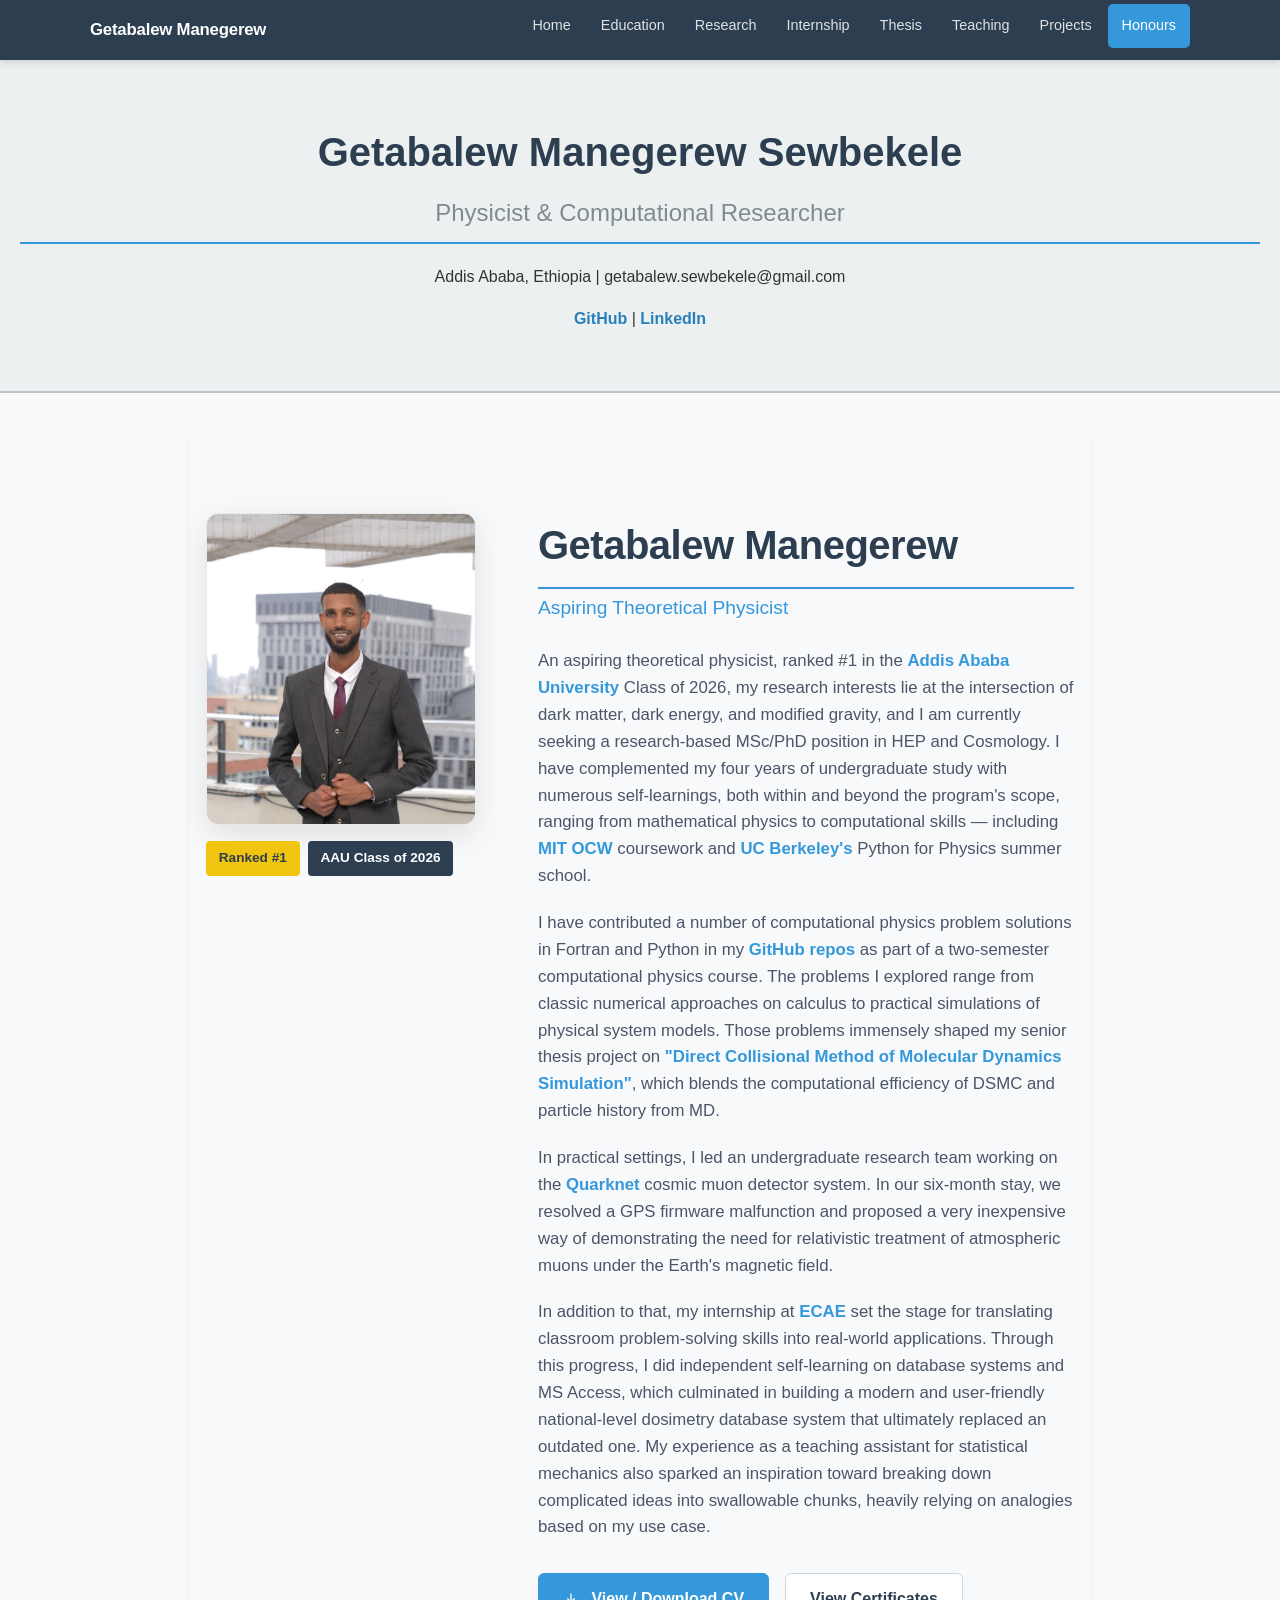
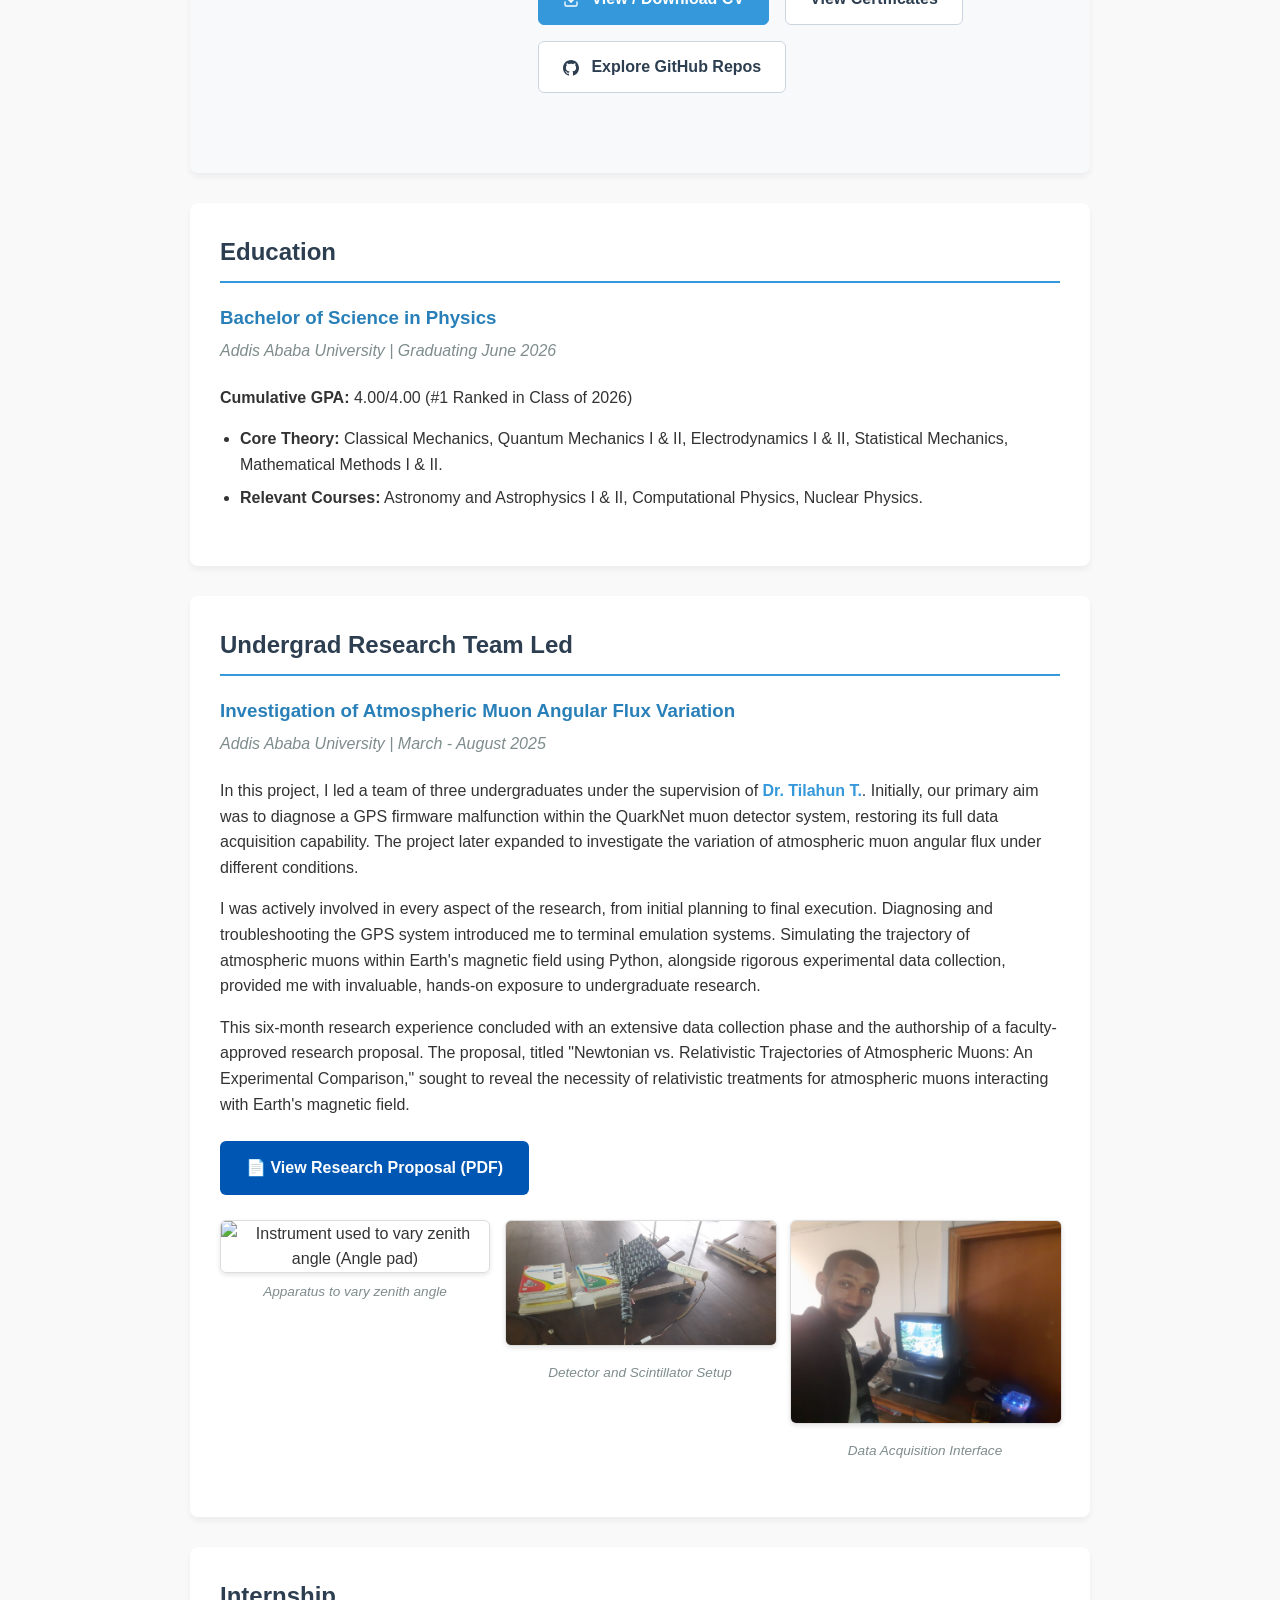
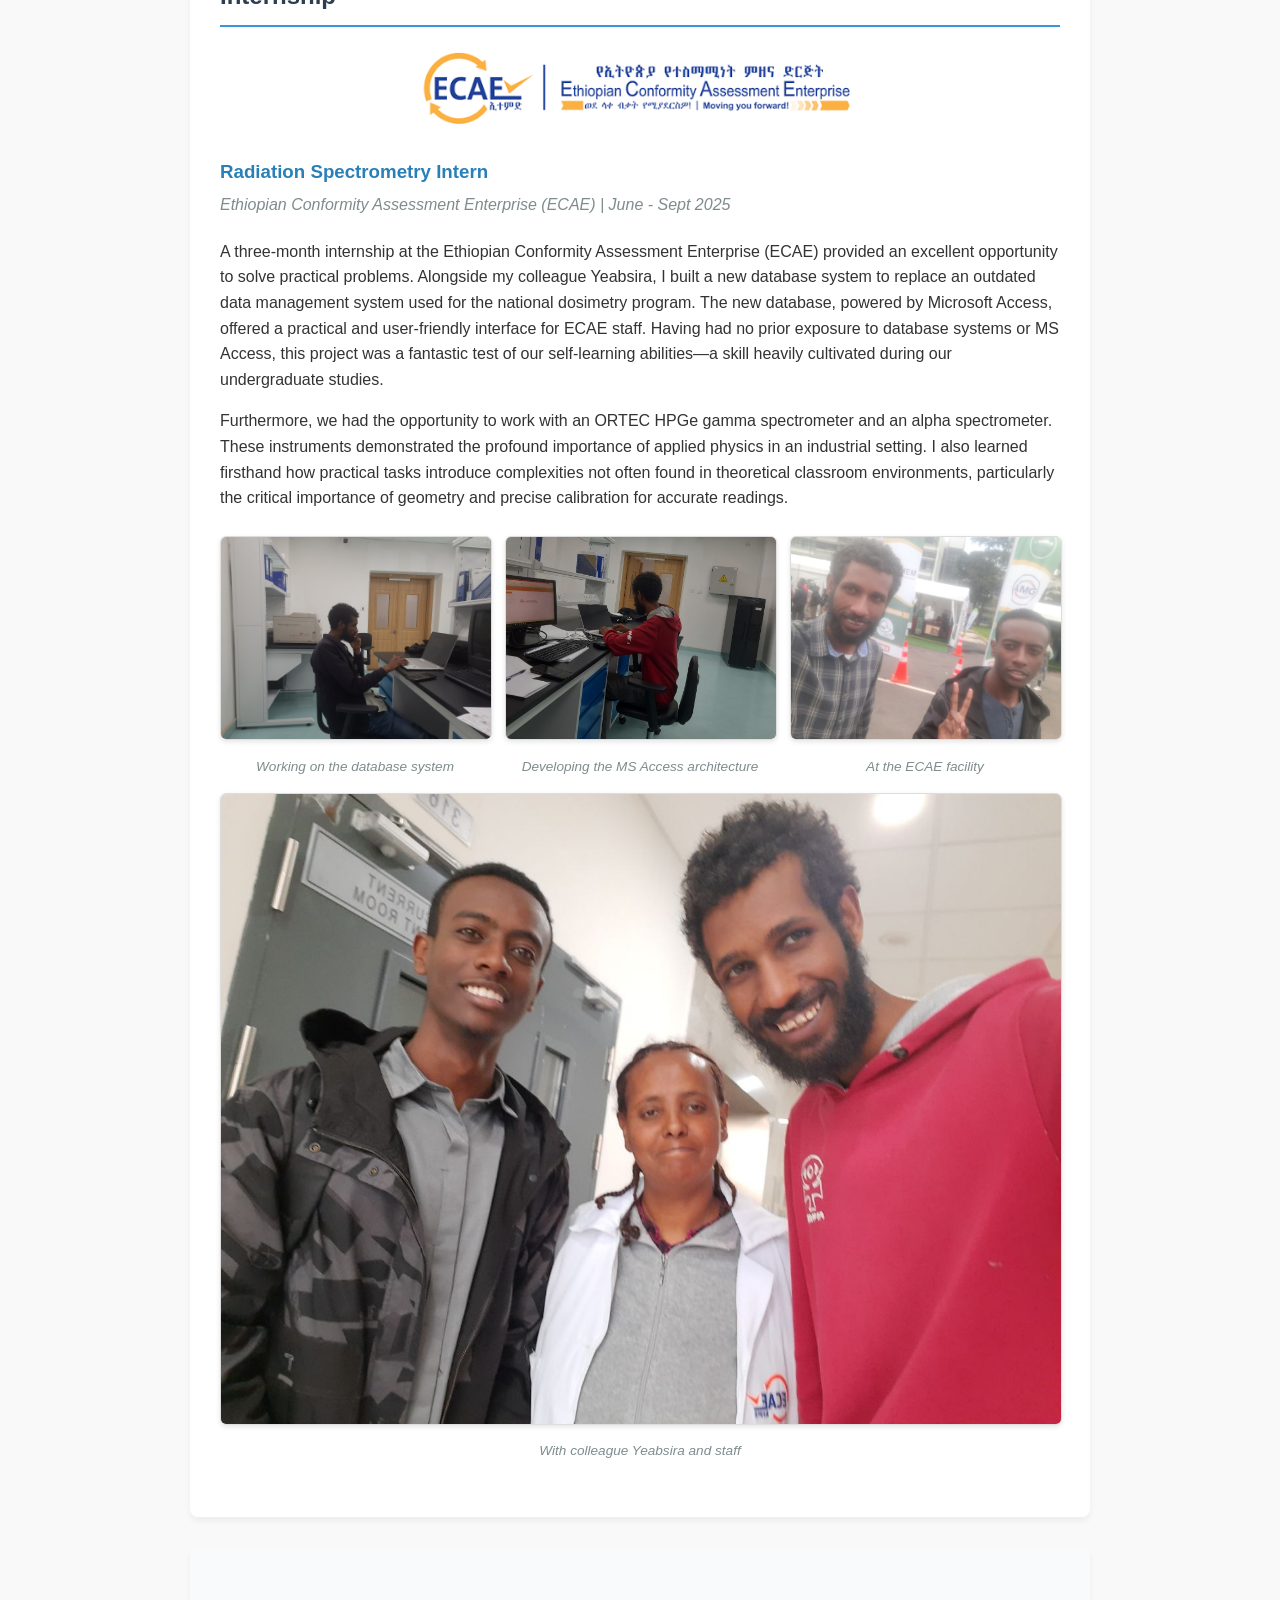
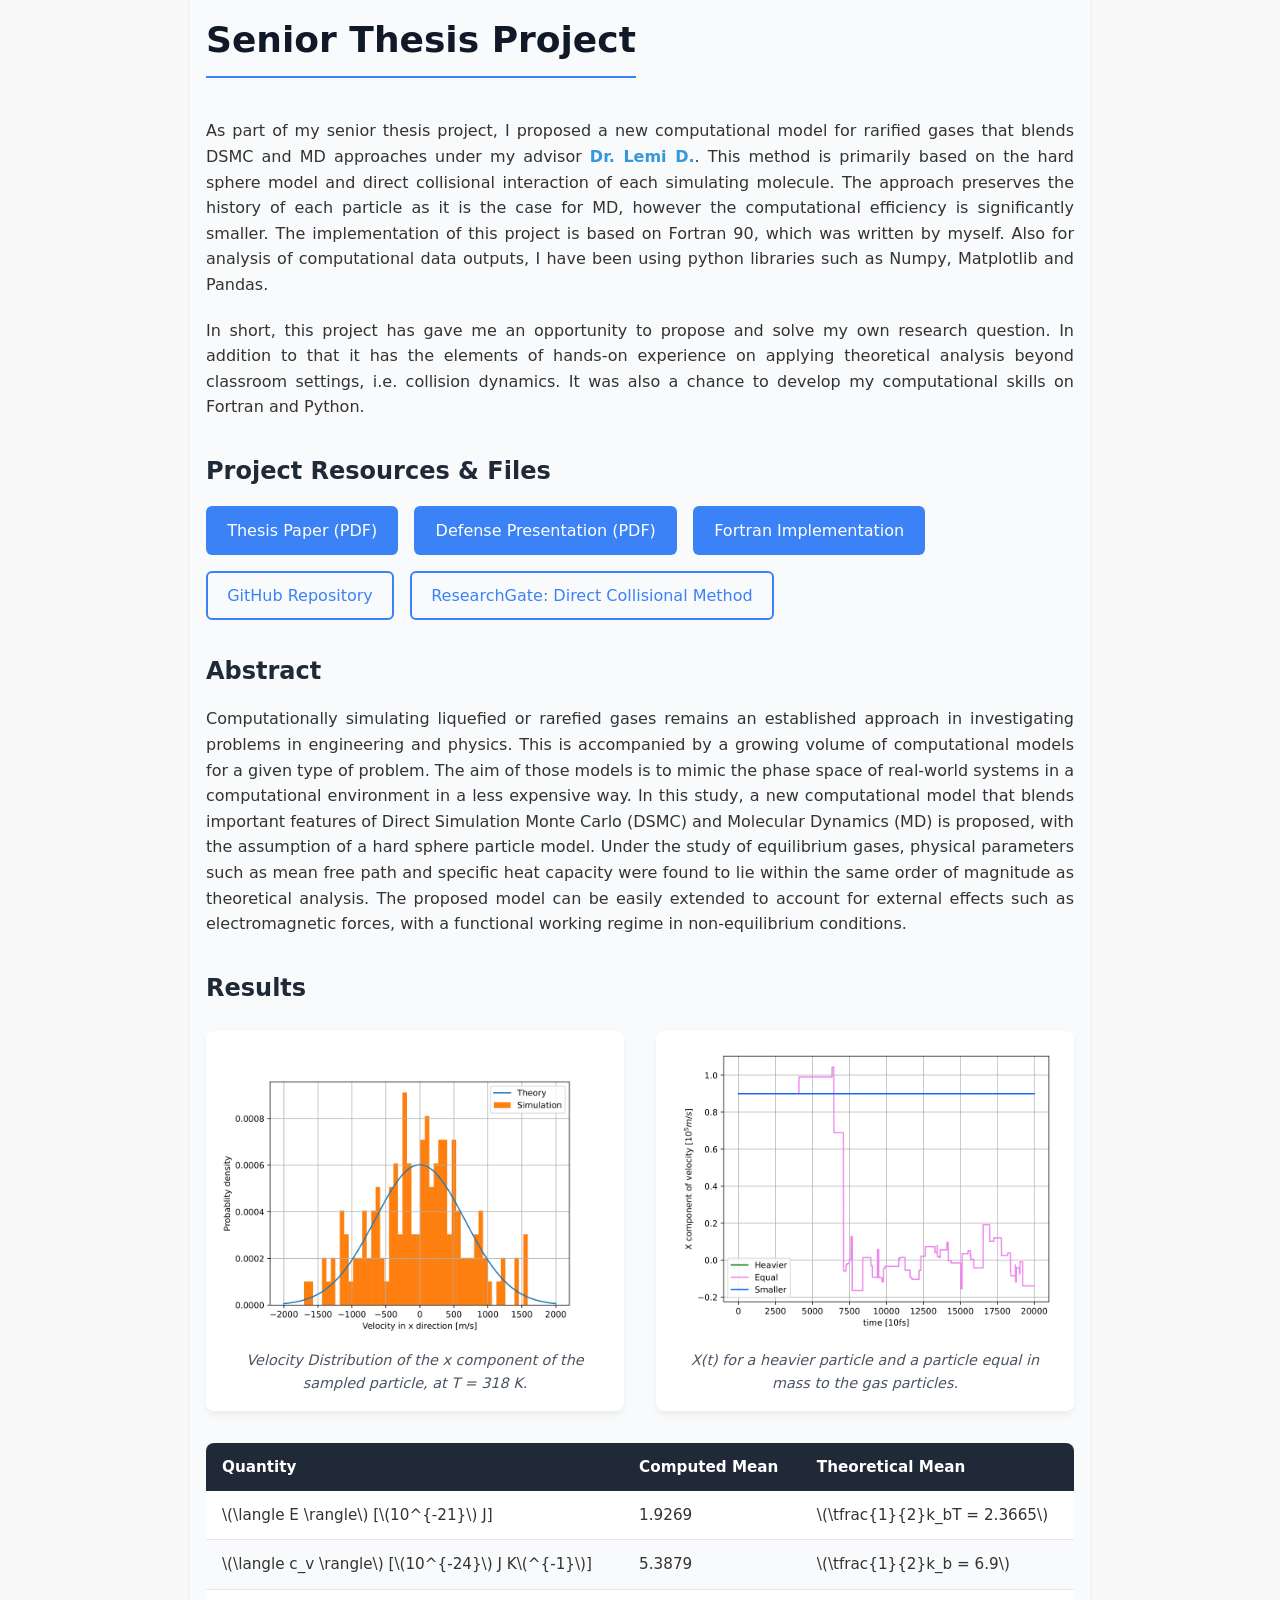
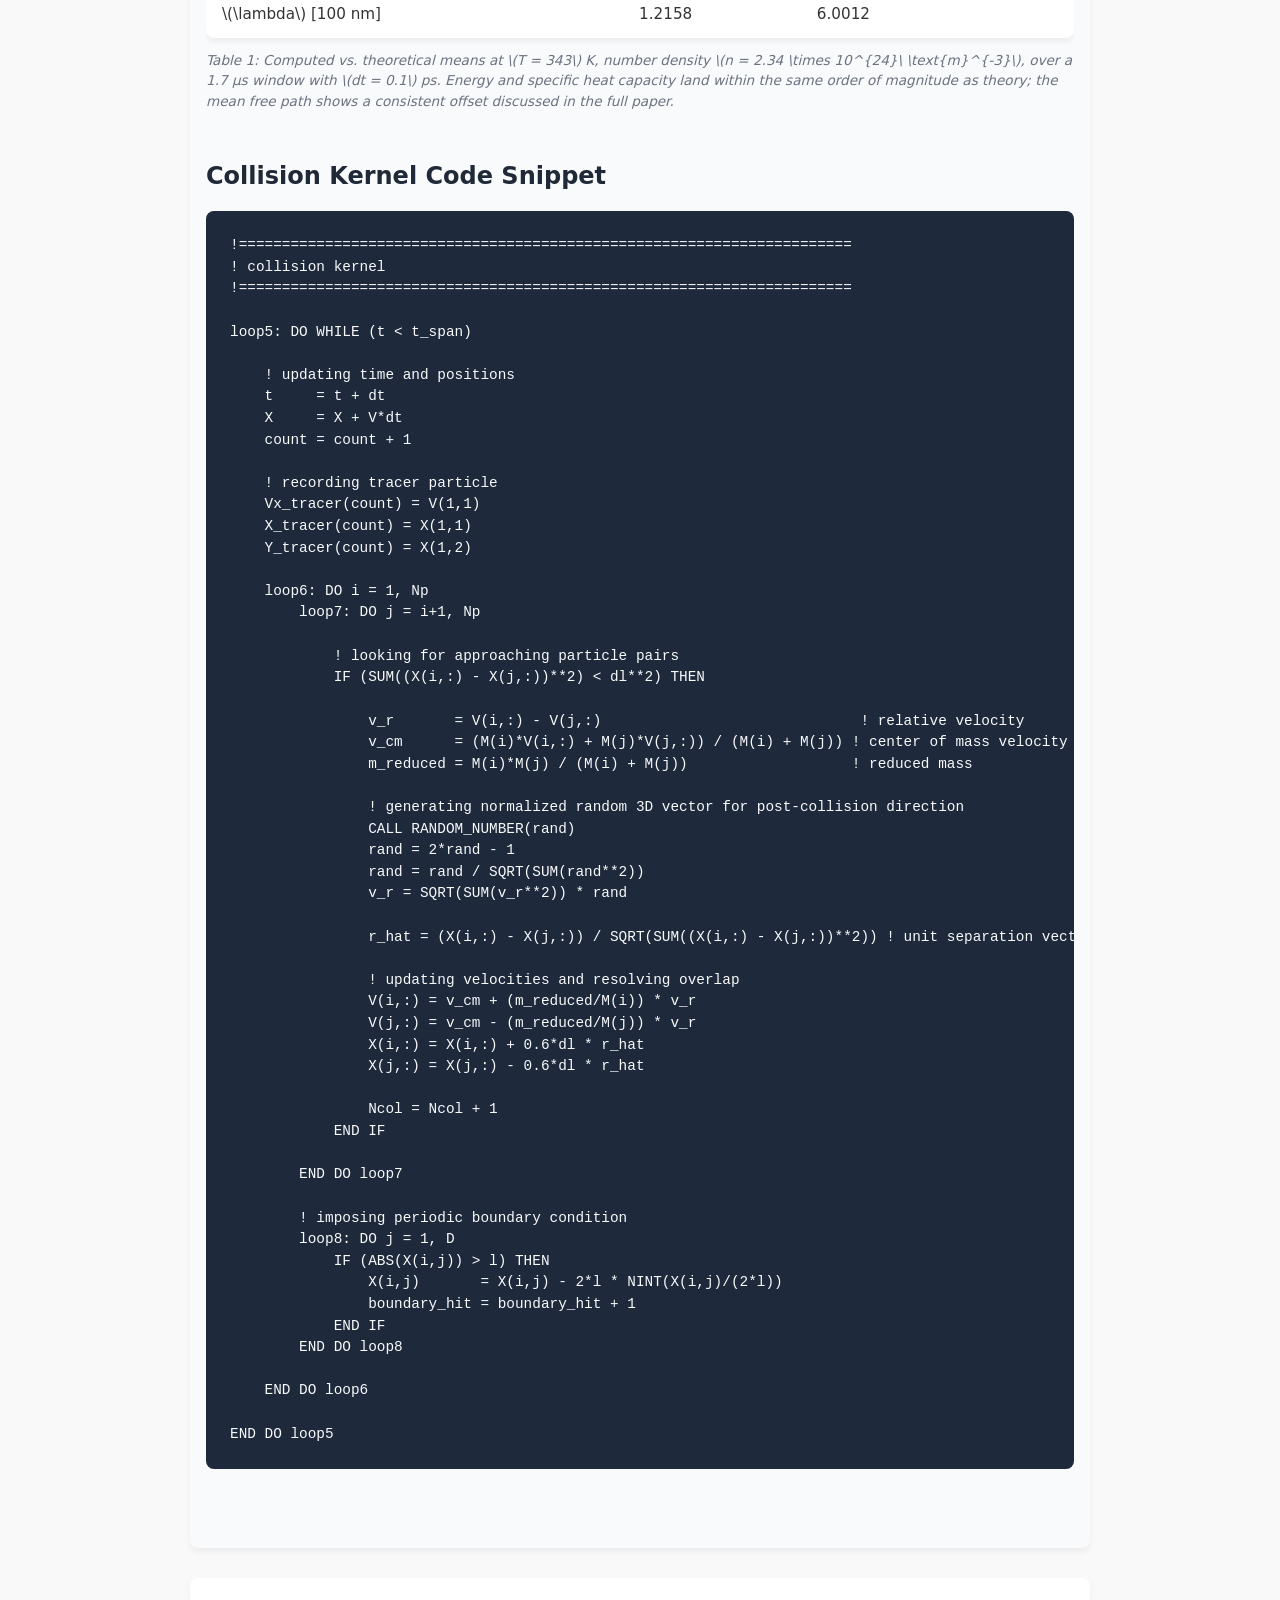
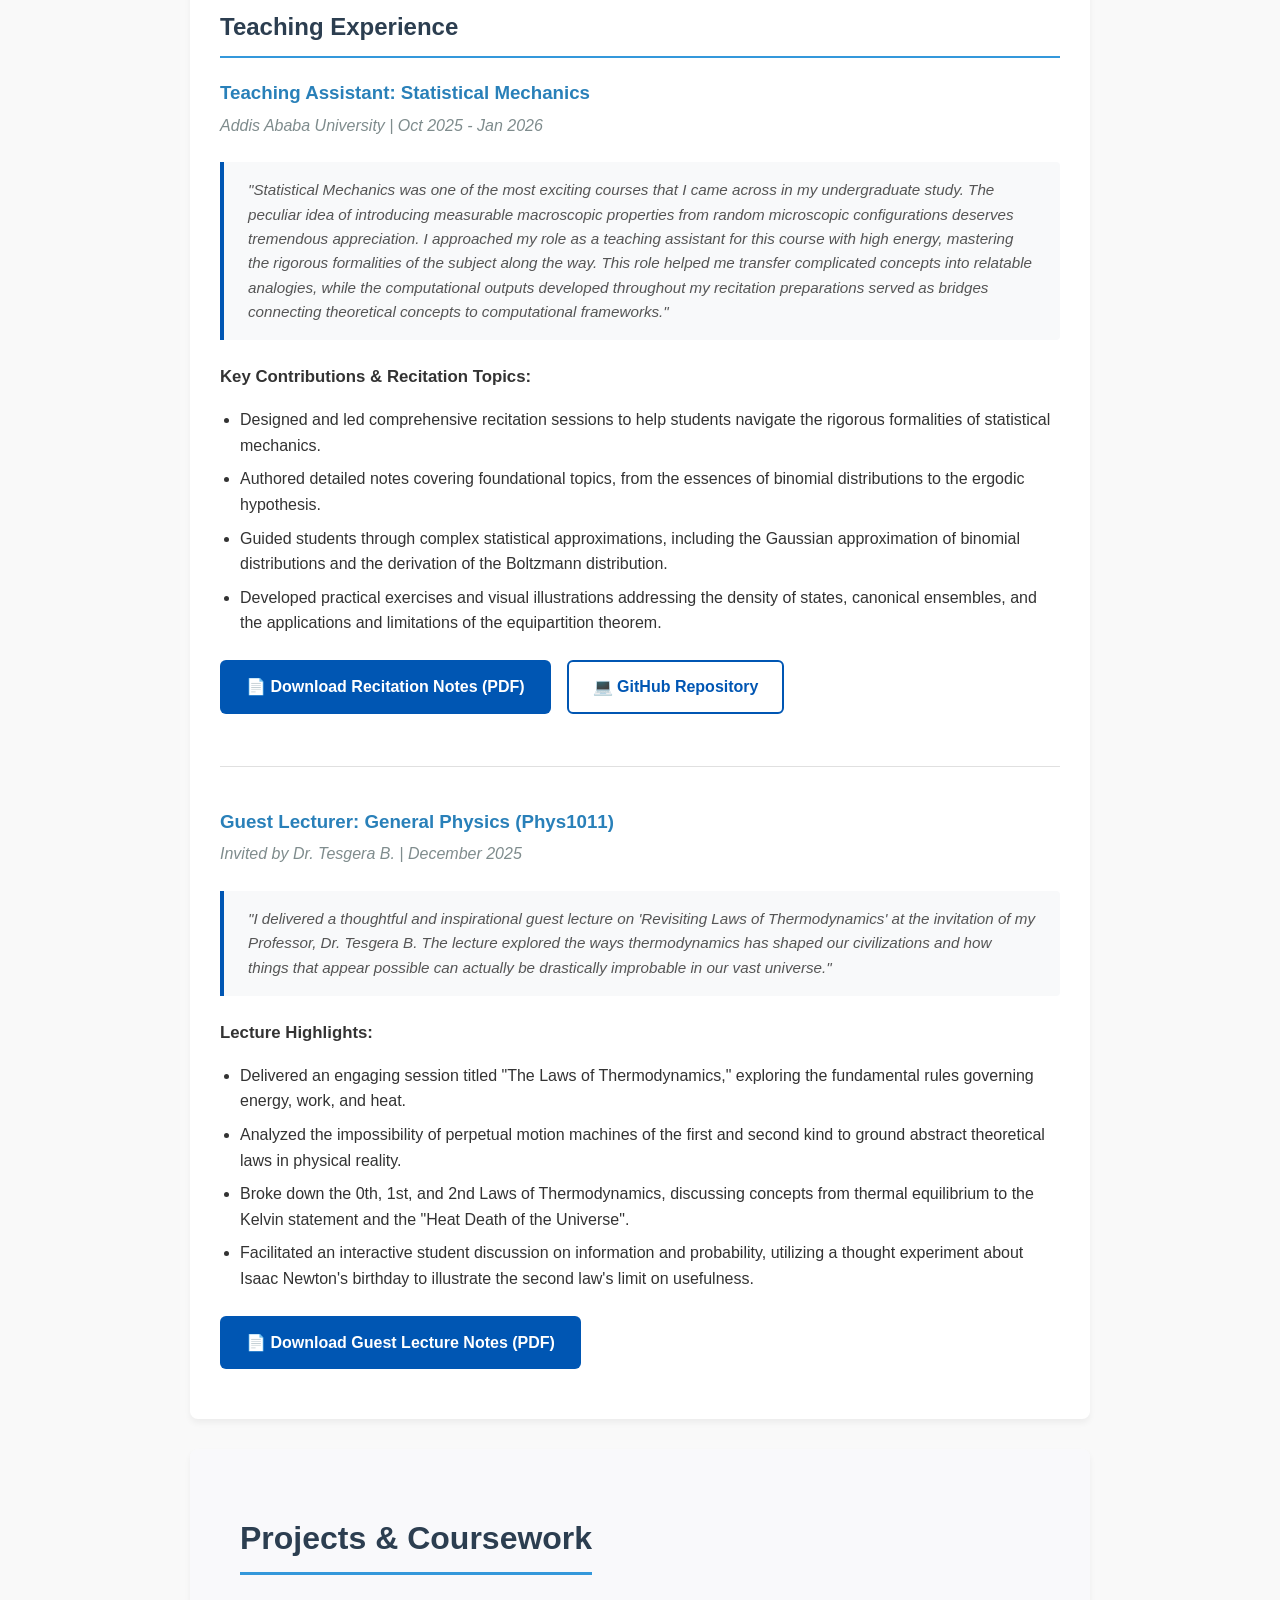
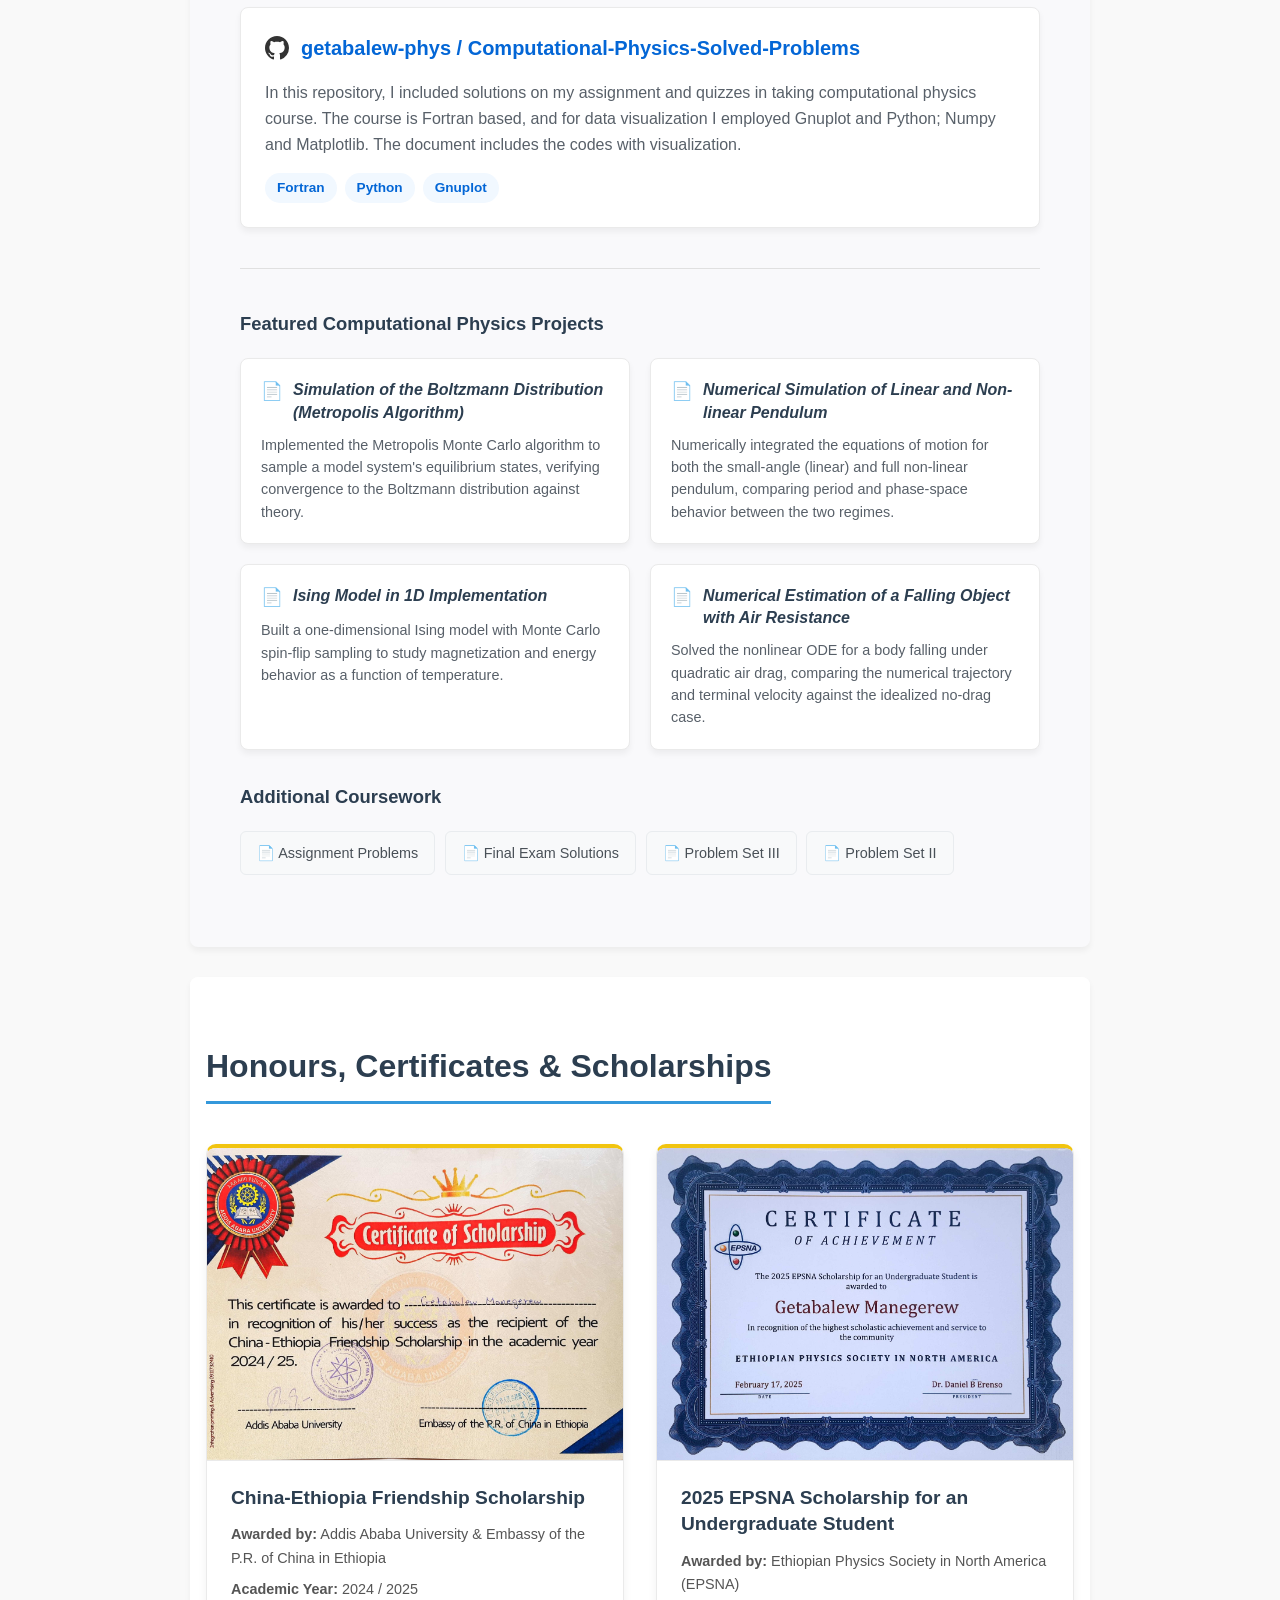
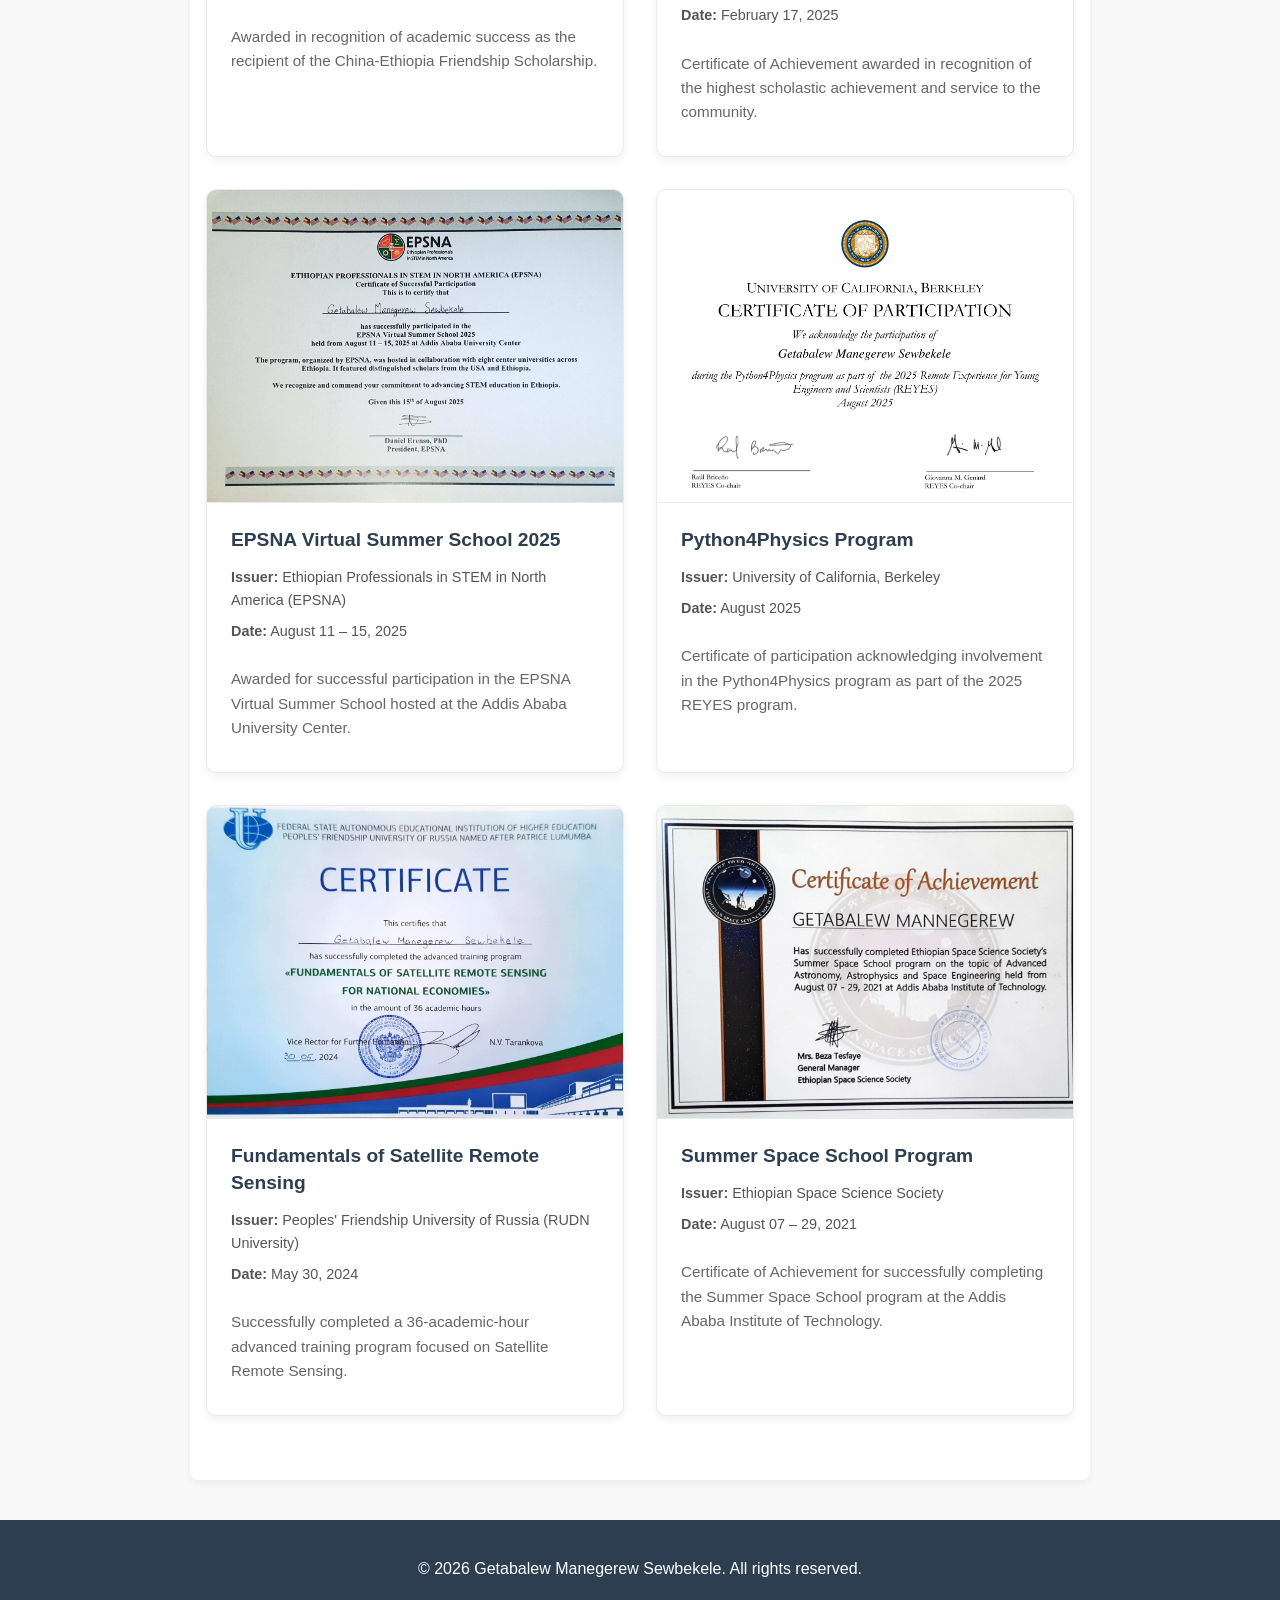
==== commit 60128a94: "Add files via upload" ====
--- a/index.html
+++ b/index.html
@@ -109,7 +109,7 @@
     <header>
         <h1>Getabalew Manegerew Sewbekele</h1>
         <h2>Physicist & Computational Researcher</h2>
-        <p>Addis Ababa, Ethiopia | getabalew.manegerew-ug@aau.edu.et</p>
+        <p>Addis Ababa, Ethiopia | getabalew.sewbekele@gmail.com</p>
         <div class="links">
             <a href="https://github.com/getabalew-phys" target="_blank">GitHub</a> | 
             <a href="https://linkedin.com/in/getabalew-manegerew-ba0307265" target="_blank">LinkedIn</a>
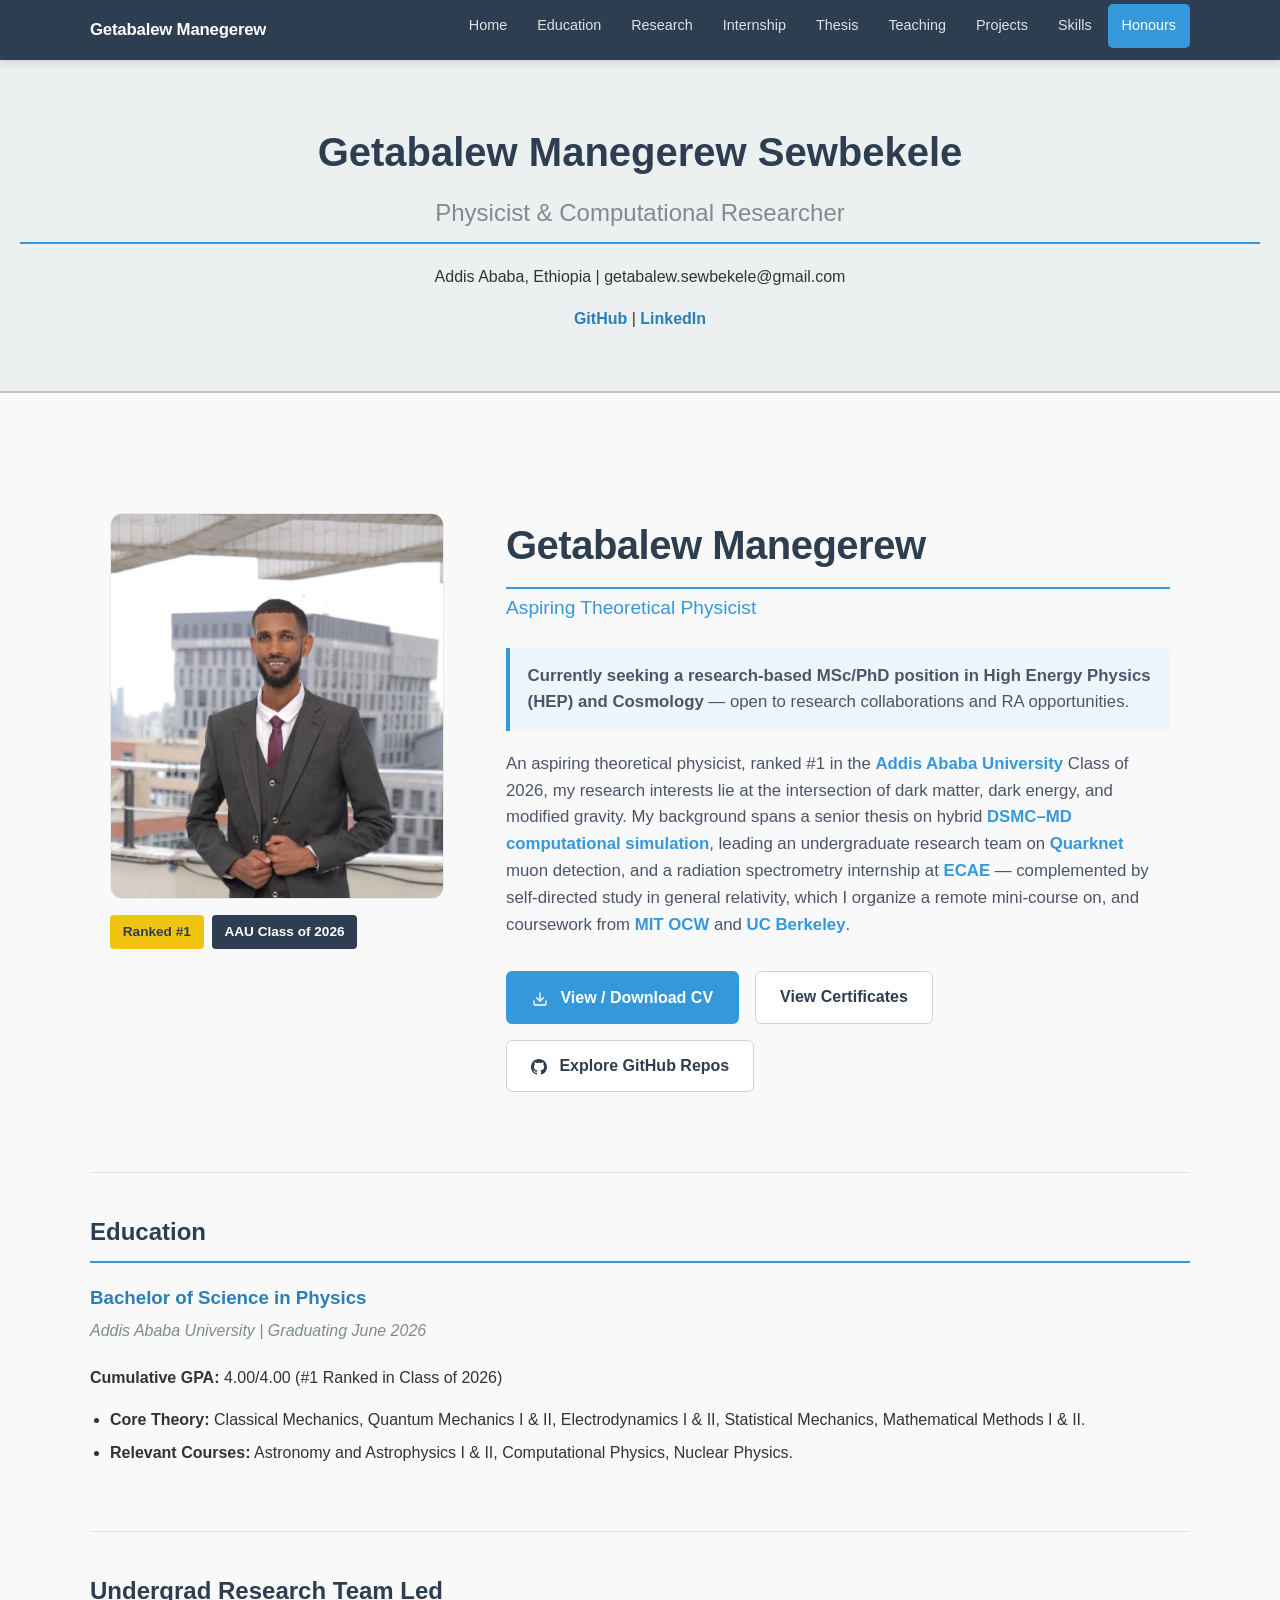
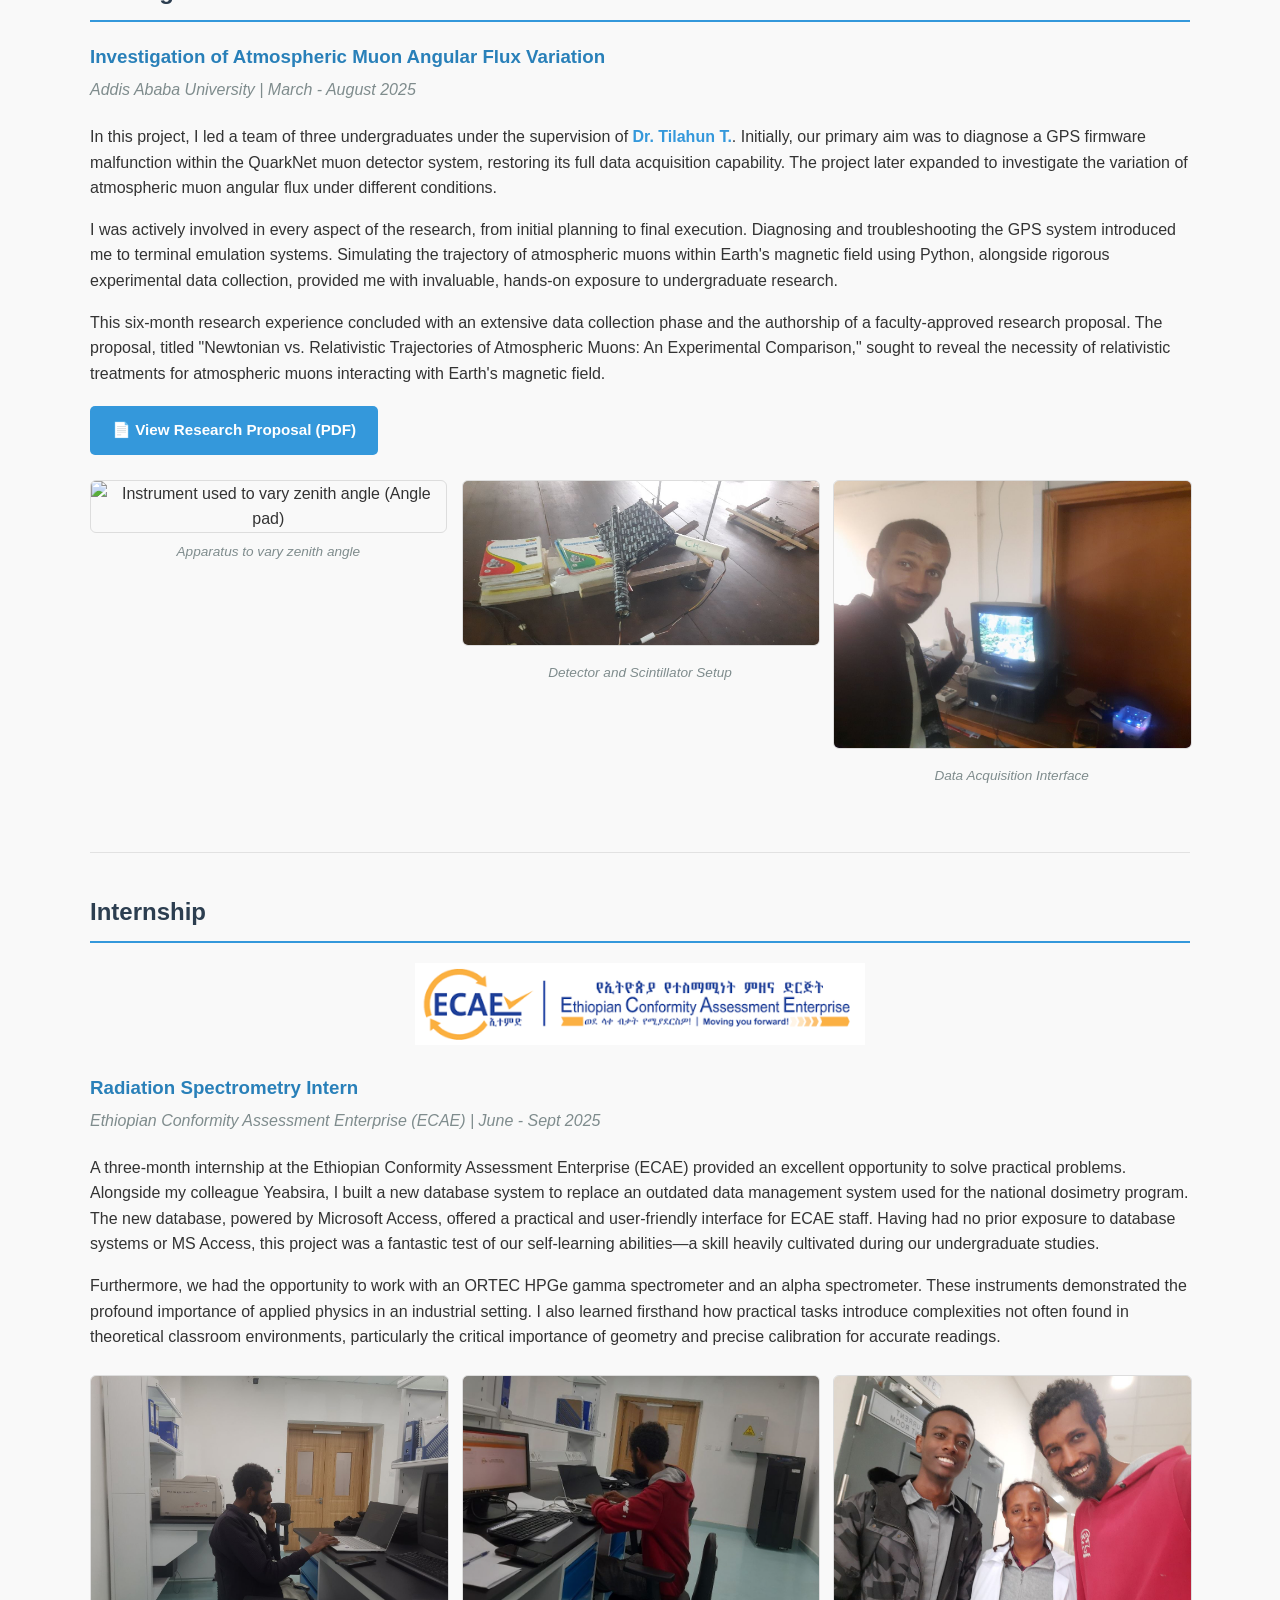
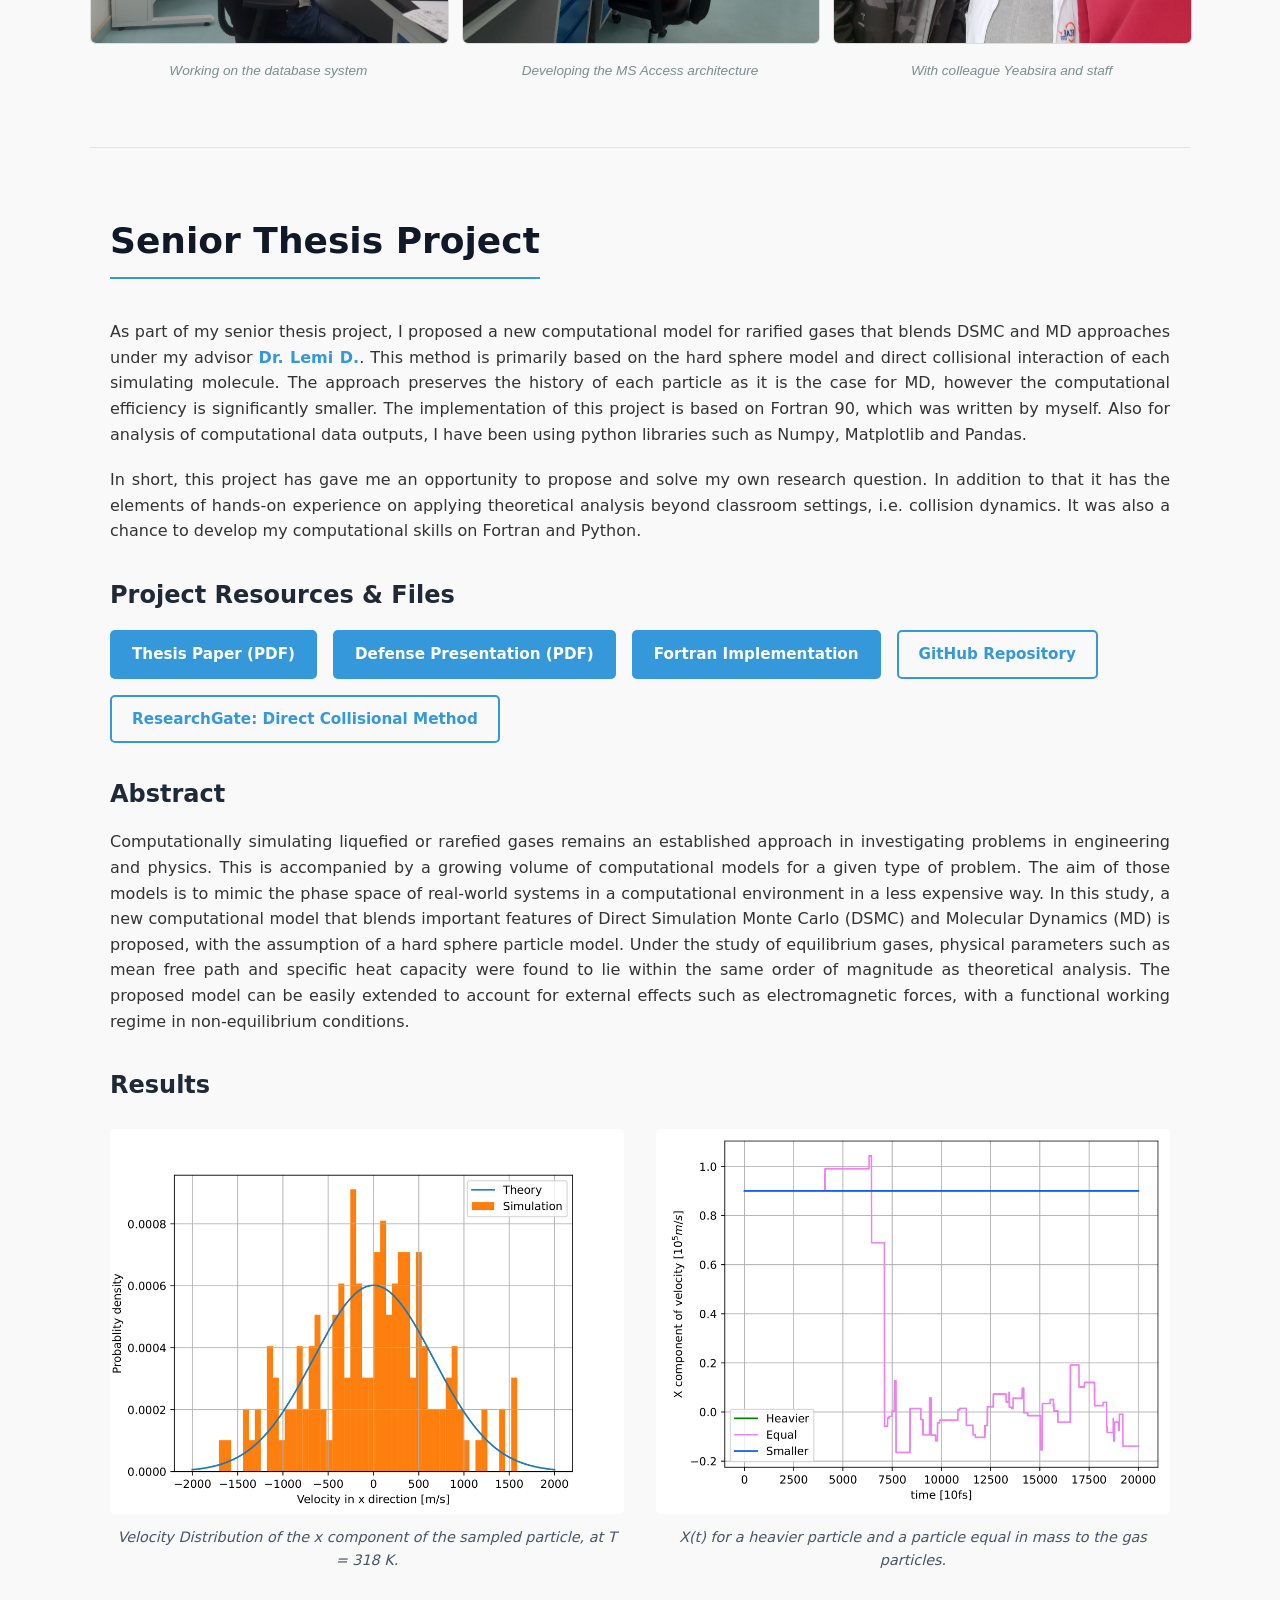
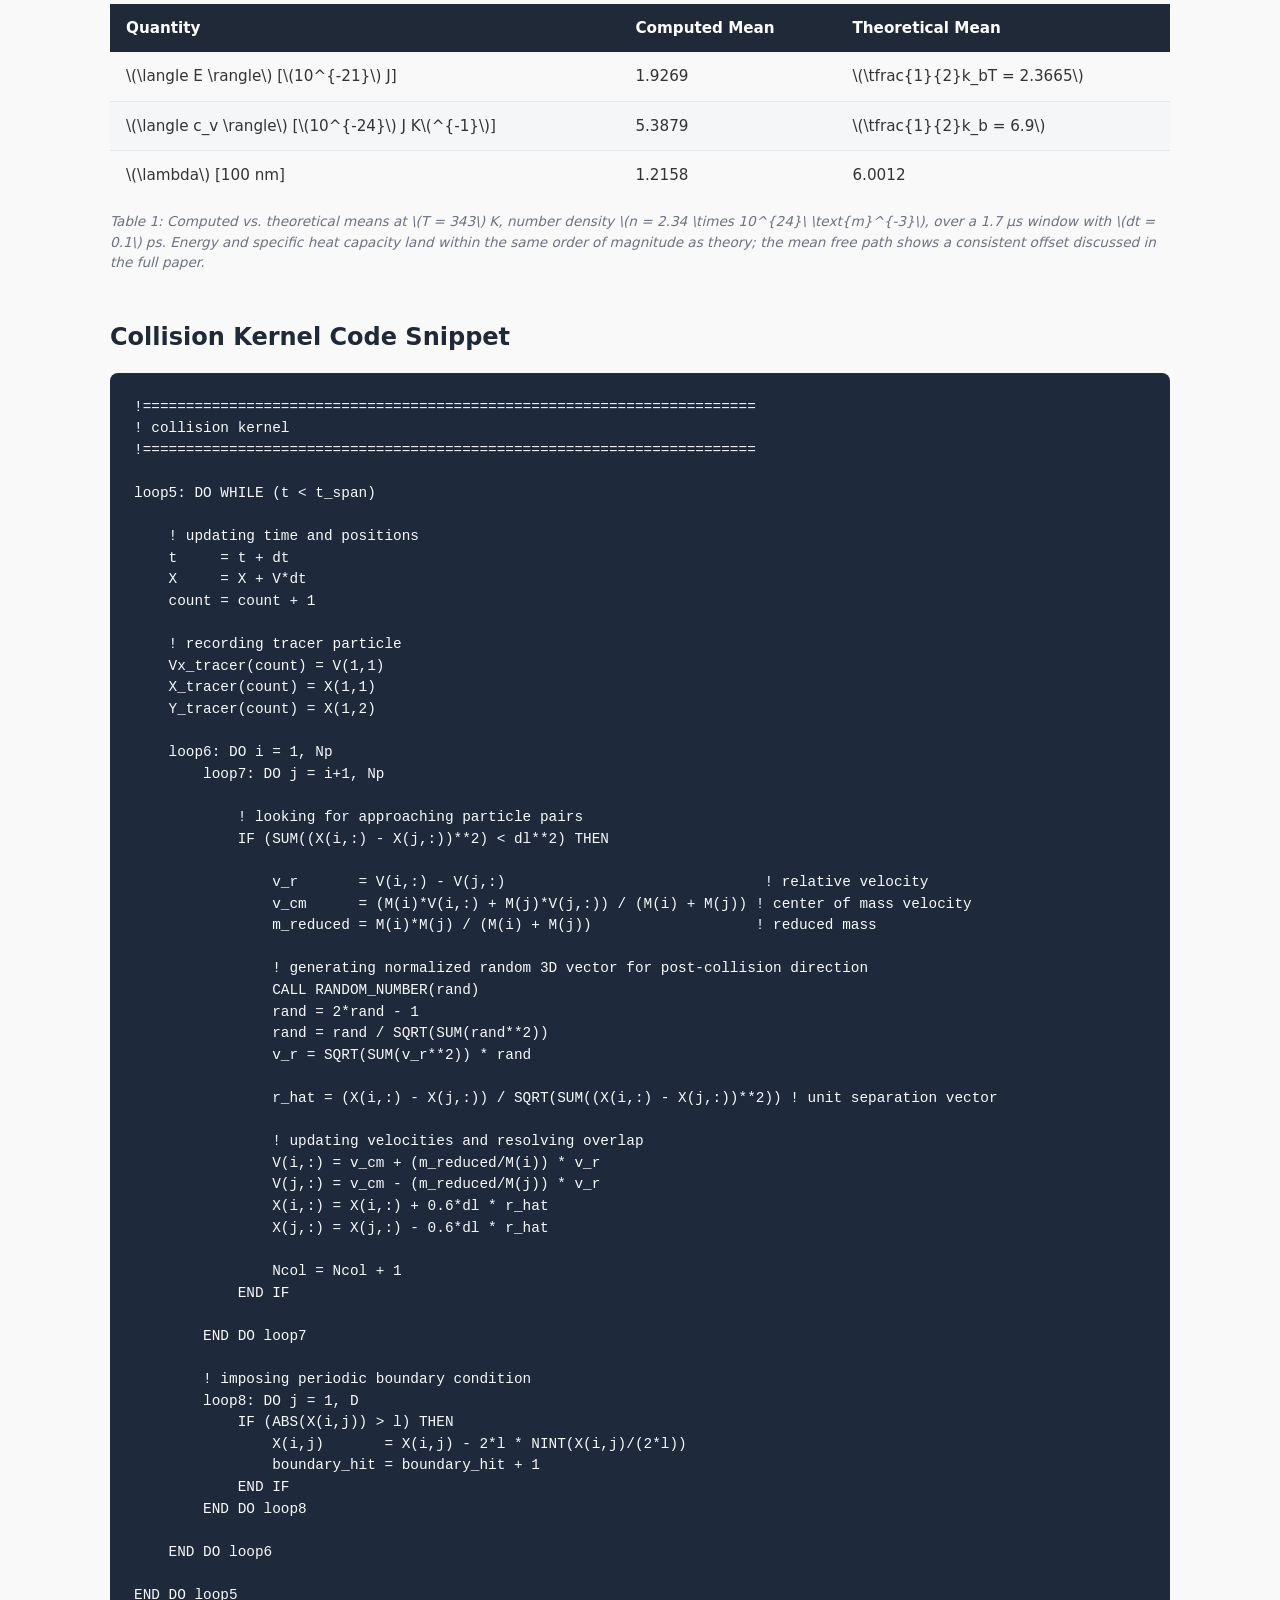
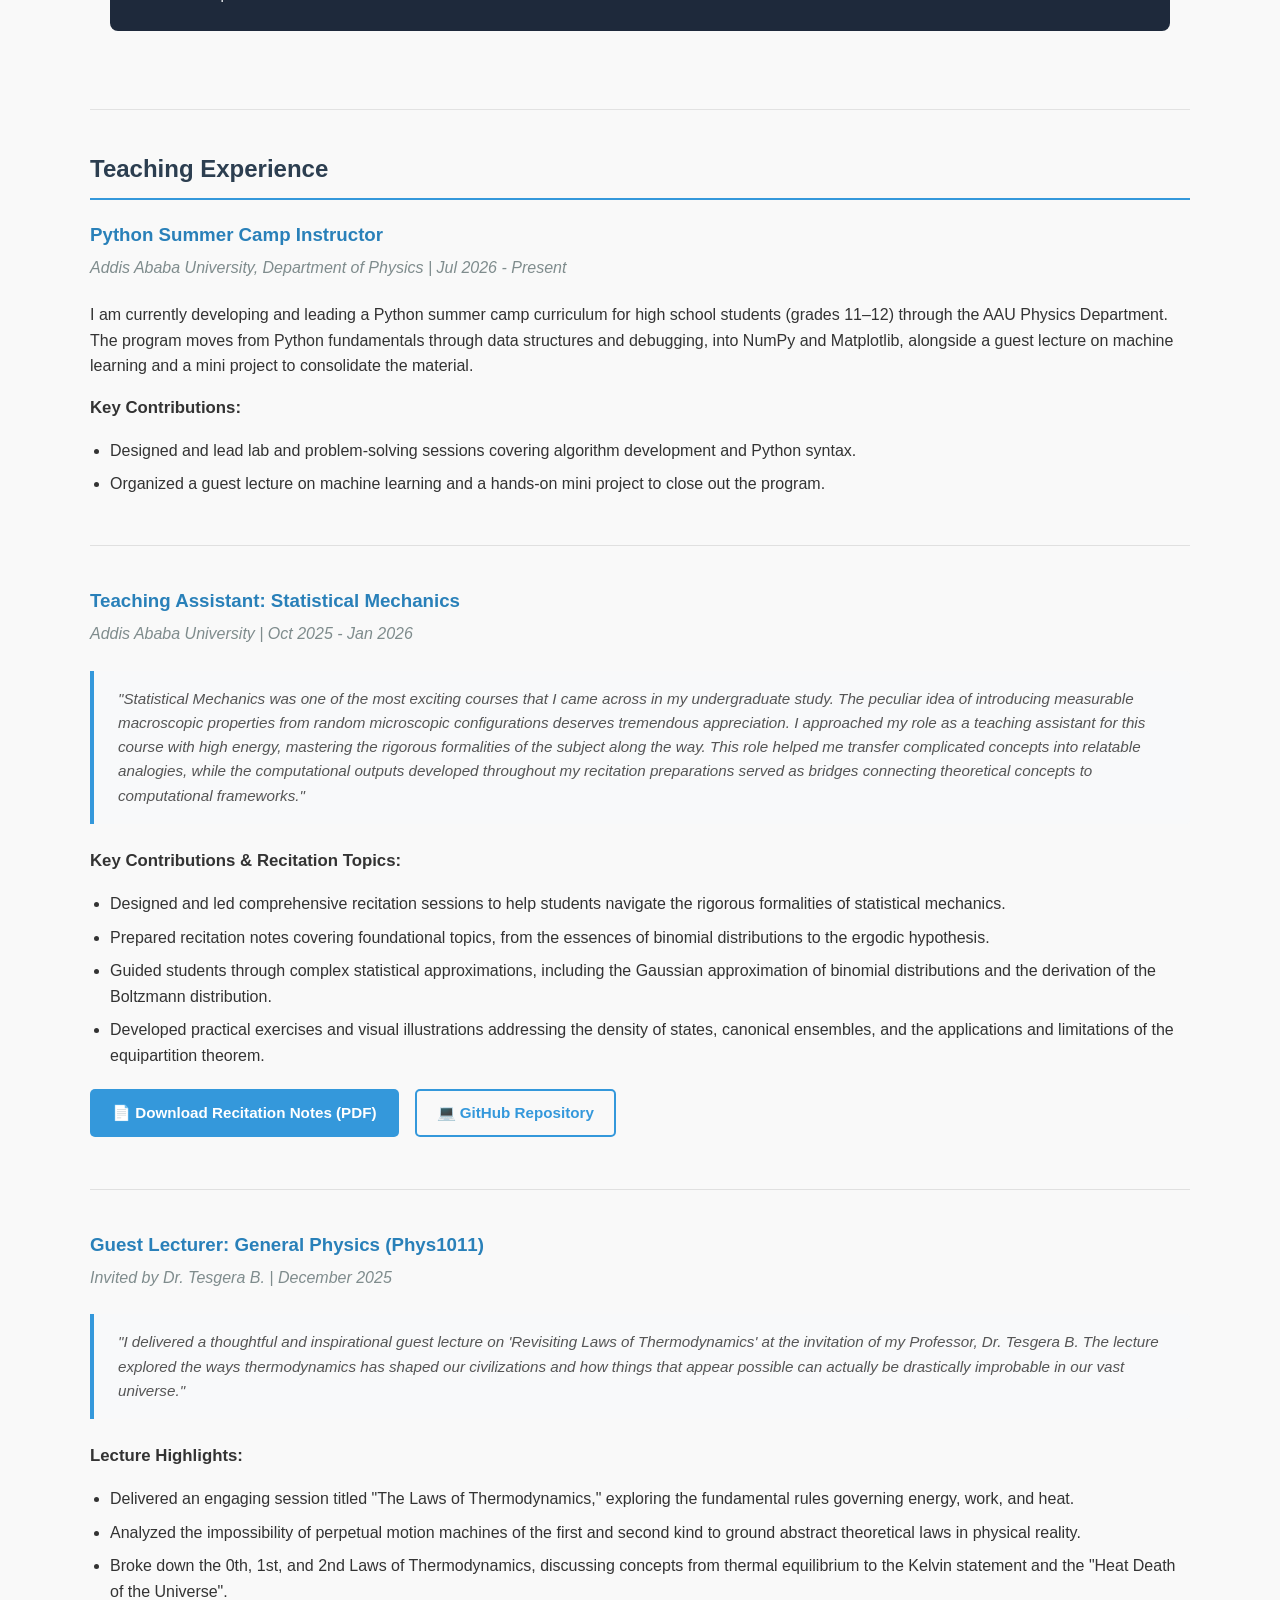
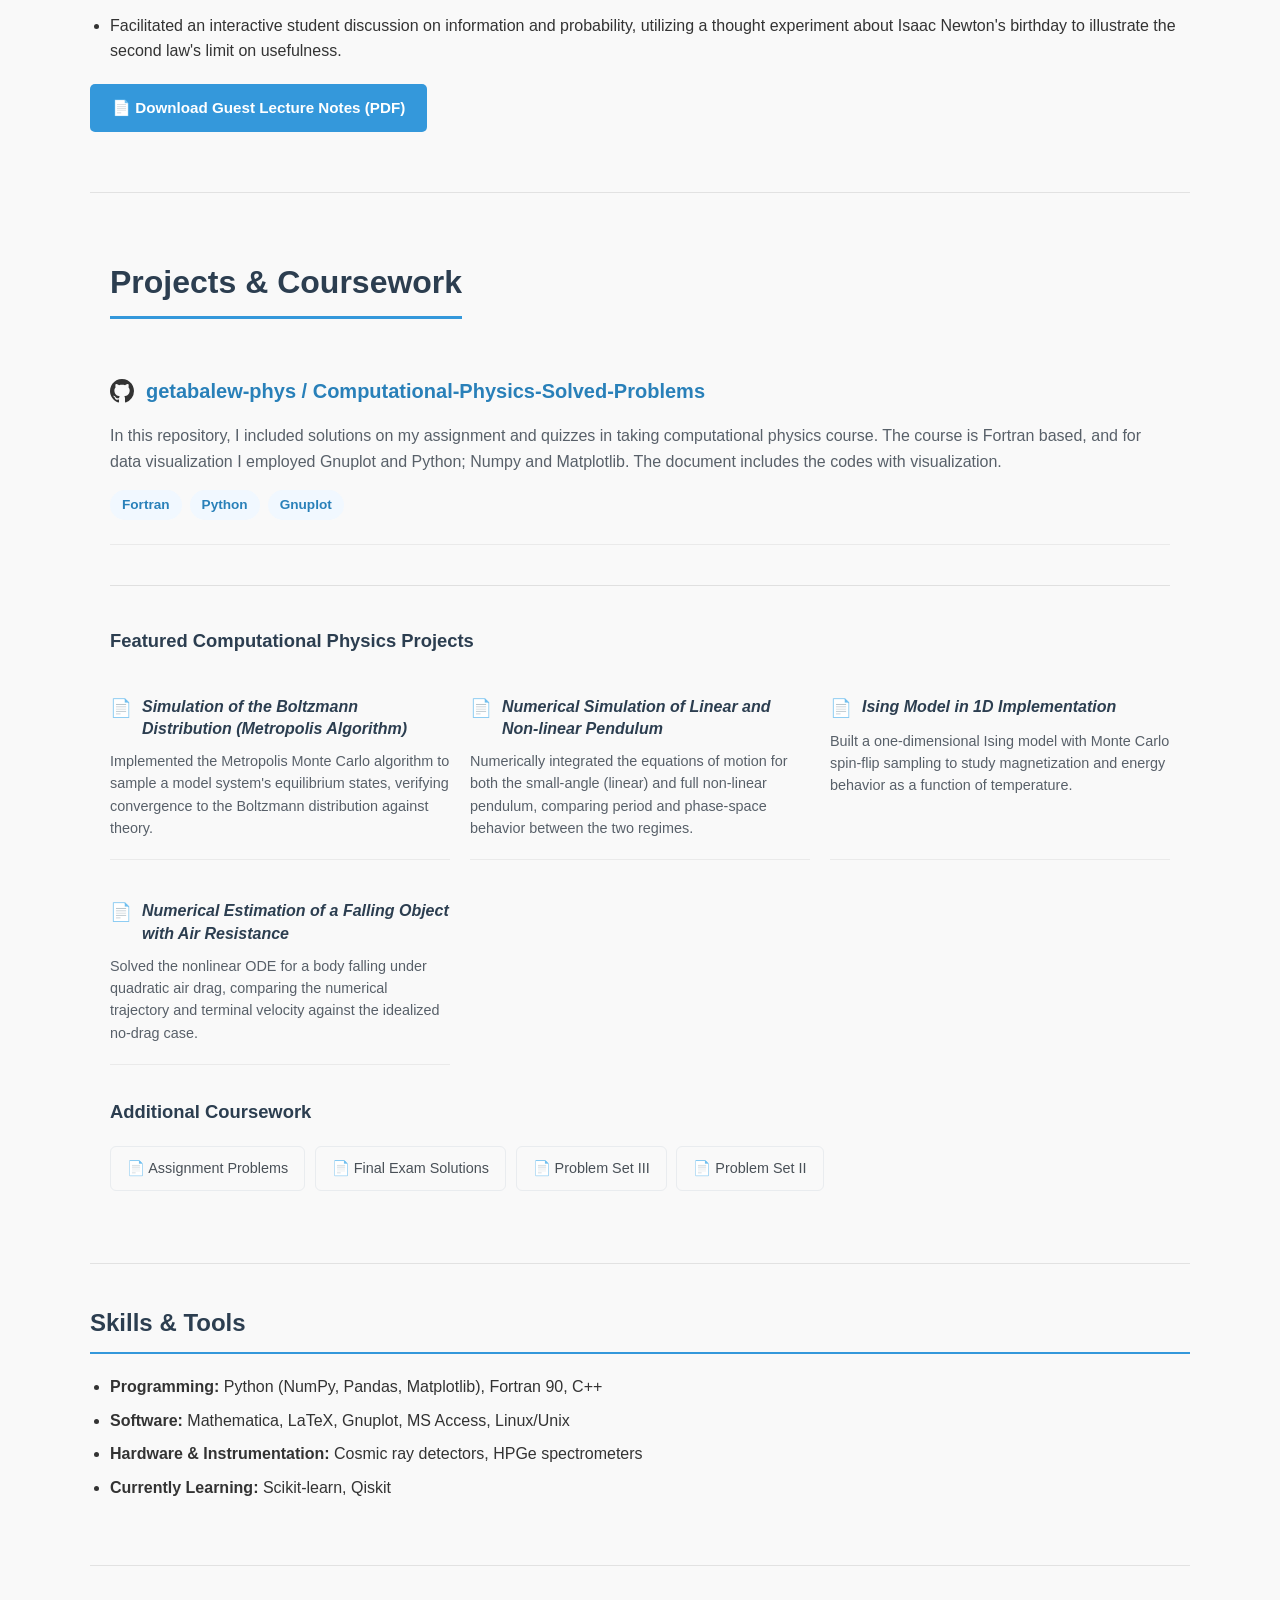
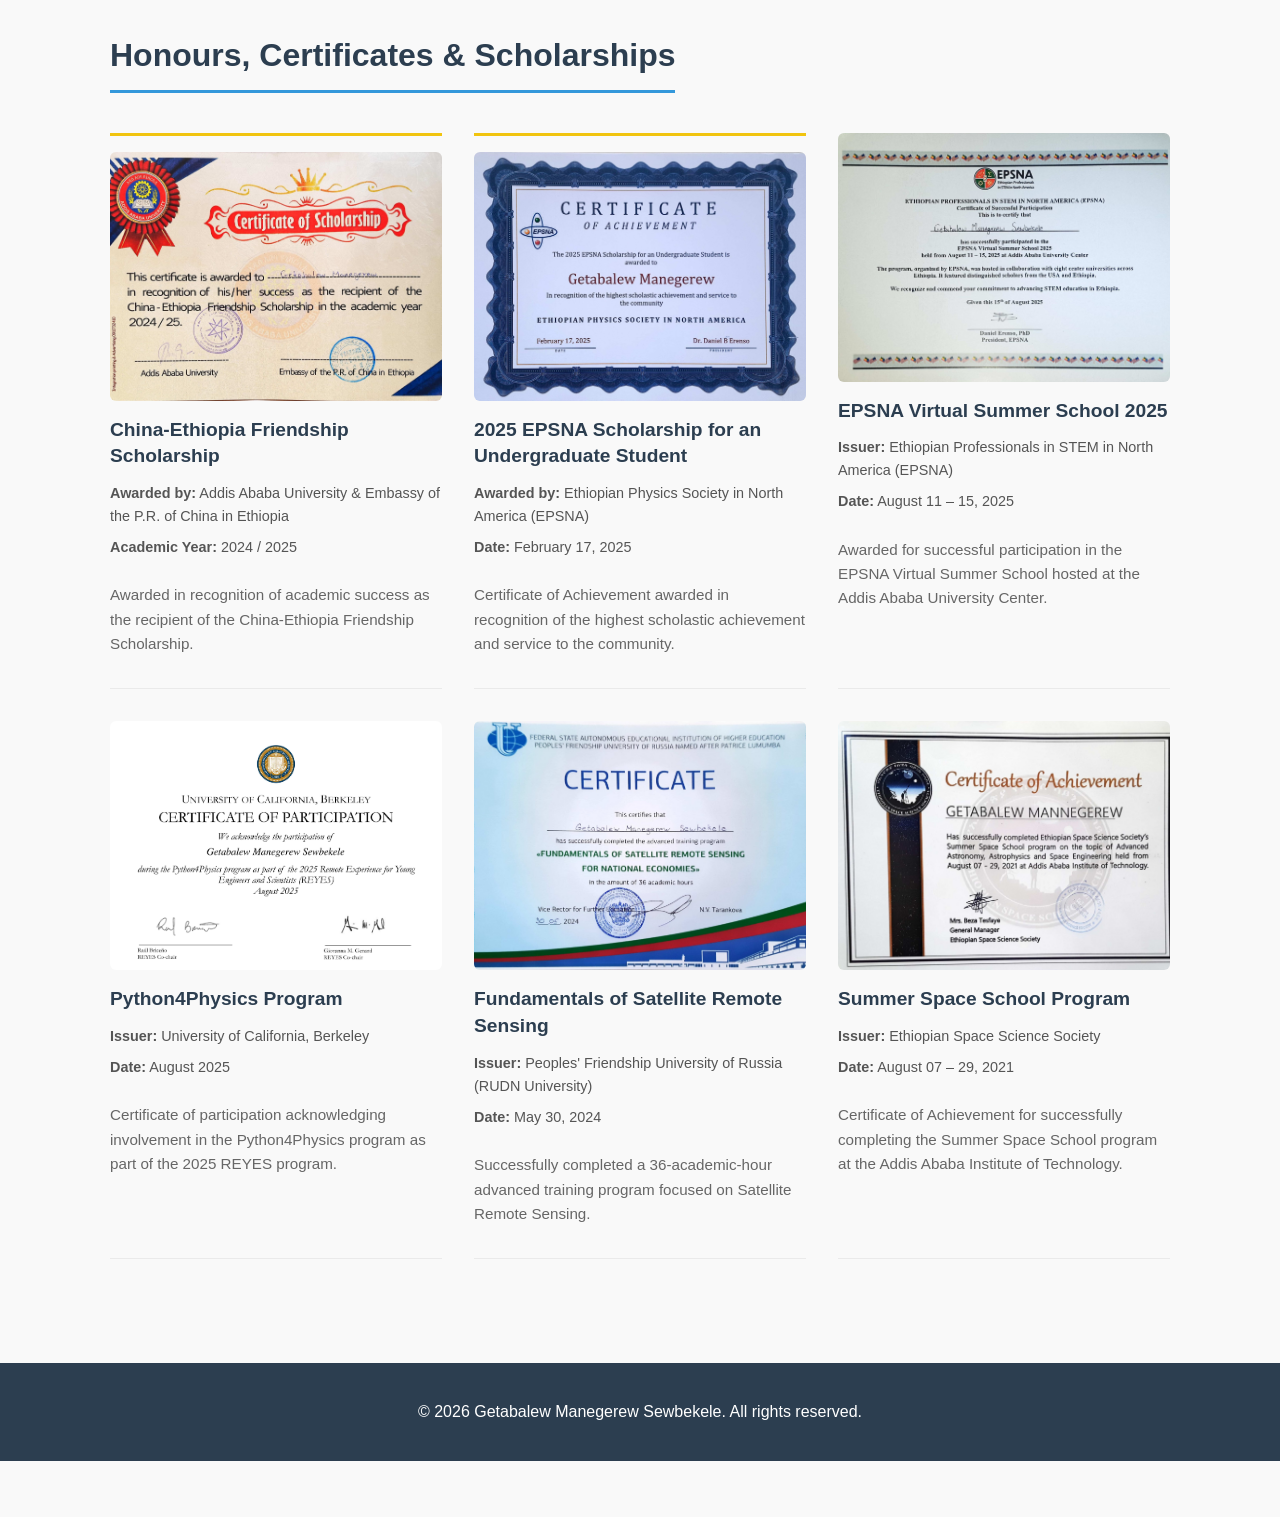
==== commit c6602c78: "Add files via upload" ====
--- a/index.html
+++ b/index.html
@@ -38,7 +38,7 @@
       "@type": "Person",
       "name": "Getabalew Manegerew Sewbekele",
       "jobTitle": "Physicist & Computational Researcher",
-      "email": "mailto:getabalew.manegerew-ug@aau.edu.et",
+      "email": "mailto:getabalew.sewbekele@gmail.com",
       "address": {
         "@type": "PostalAddress",
         "addressLocality": "Addis Ababa",
@@ -80,6 +80,7 @@
                 <li><a href="#senior-thesis-project" data-section="senior-thesis-project">Thesis</a></li>
                 <li><a href="#teaching" data-section="teaching">Teaching</a></li>
                 <li><a href="#projects" data-section="projects">Projects</a></li>
+                <li><a href="#skills" data-section="skills">Skills</a></li>
                 <li><a href="#honors-certificates" data-section="honors-certificates">Honours</a></li>
             </ul>
         </div>
@@ -102,6 +103,7 @@
             <li><a href="#senior-thesis-project" data-section="senior-thesis-project">Senior Thesis</a></li>
             <li><a href="#teaching" data-section="teaching">Teaching Assistant</a></li>
             <li><a href="#projects" data-section="projects">Projects</a></li>
+            <li><a href="#skills" data-section="skills">Skills</a></li>
             <li><a href="#honors-certificates" data-section="honors-certificates">Honours</a></li>
         </ul>
     </aside>
@@ -119,7 +121,7 @@
     <main>
         <section id="home" class="home-section">
   <div class="container home-container">
-    
+
     <!-- Profile Image Column -->
     <div class="home-image-container">
       <img src="images/photo_2026-07-13_17-26-12.jpg" alt="Getabalew Manegerew Portrait" class="profile-photo">
@@ -128,28 +130,18 @@
         <span class="badge">AAU Class of 2026</span>
       </div>
     </div>
-    
+
     <!-- Profile Text Column -->
     <div class="home-text-container">
       <h2 class="profile-name">Getabalew Manegerew</h2>
       <p class="profile-tagline">Aspiring Theoretical Physicist</p>
-      
+
       <div class="profile-bio">
+        <p class="cta-statement">
+          <strong>Currently seeking a research-based MSc/PhD position in High Energy Physics (HEP) and Cosmology</strong> — open to research collaborations and RA opportunities.
+        </p>
         <p>
-          An aspiring theoretical physicist, ranked #1 in the <a href="http://www.aau.edu.et/" target="_blank" class="text-link">Addis Ababa University</a> Class of 2026, my research interests lie at the intersection of dark matter, dark energy, and modified gravity, and I am currently seeking a research-based MSc/PhD position in HEP and Cosmology. I have complemented my four years of undergraduate study with numerous self-learnings, both within and beyond the program's scope, ranging from mathematical physics to computational skills — including <a href="https://ocw.mit.edu/" target="_blank" class="text-link">MIT OCW</a> coursework and <a href="https://physics.berkeley.edu/" target="_blank" class="text-link">UC Berkeley's</a> Python for Physics summer school.
-        </p>
-        
-        <p>
-          I have contributed a number of computational physics problem solutions in Fortran and Python in my <a href="https://github.com/getabalew-phys" target="_blank" class="text-link">GitHub repos</a> as part of a two-semester computational physics course. The problems I explored range from classic numerical approaches on calculus to practical simulations of physical system models. Those problems immensely shaped my senior thesis project on <a href="https://doi.org/10.13140/RG.2.2.23554.24001
-" target="_blank" class="text-link"><strong>"Direct Collisional Method of Molecular Dynamics Simulation"</strong></a>, which blends the computational efficiency of DSMC and particle history from MD.
-        </p>
-        
-        <p>
-          In practical settings, I led an undergraduate research team working on the <a href="https://quarknet.org/" target="_blank" class="text-link">Quarknet</a> cosmic muon detector system. In our six-month stay, we resolved a GPS firmware malfunction and proposed a very inexpensive way of demonstrating the need for relativistic treatment of atmospheric muons under the Earth's magnetic field. 
-        </p>
-        
-        <p>
-          In addition to that, my internship at <a href="https://eas-eth.org/ethiopian-conformity-assessment-enterpriseecae/" target="_blank" class="text-link">ECAE</a> set the stage for translating classroom problem-solving skills into real-world applications. Through this progress, I did independent self-learning on database systems and MS Access, which culminated in building a modern and user-friendly national-level dosimetry database system that ultimately replaced an outdated one. My experience as a teaching assistant for statistical mechanics also sparked an inspiration toward breaking down complicated ideas into swallowable chunks, heavily relying on analogies based on my use case.
+          An aspiring theoretical physicist, ranked #1 in the <a href="http://www.aau.edu.et/" target="_blank" class="text-link">Addis Ababa University</a> Class of 2026, my research interests lie at the intersection of dark matter, dark energy, and modified gravity. My background spans a senior thesis on hybrid <a href="https://doi.org/10.13140/RG.2.2.23554.24001" target="_blank" class="text-link">DSMC–MD computational simulation</a>, leading an undergraduate research team on <a href="https://quarknet.org/" target="_blank" class="text-link">Quarknet</a> muon detection, and a radiation spectrometry internship at <a href="https://eas-eth.org/ethiopian-conformity-assessment-enterpriseecae/" target="_blank" class="text-link">ECAE</a> — complemented by self-directed study in general relativity, which I organize a remote mini-course on, and coursework from <a href="https://ocw.mit.edu/" target="_blank" class="text-link">MIT OCW</a> and <a href="https://physics.berkeley.edu/" target="_blank" class="text-link">UC Berkeley</a>.
         </p>
       </div>
 
@@ -165,10 +157,9 @@
           Explore GitHub Repos
         </a>
       </div>
-      
+
     </div>
 
-    
   </div>
 </section>
         <section id="education">
@@ -189,9 +180,9 @@
             <div class="item">
                 <h3>Investigation of Atmospheric Muon Angular Flux Variation</h3>
                 <h4>Addis Ababa University | March - August 2025</h4>
-                
+
                 <p>In this project, I led a team of three undergraduates under the supervision of <a href="https://scholar.google.com/citations?user=Cqa756UAAAAJ&hl=en" target="_blank" rel="noopener noreferrer" class="text-link">Dr. Tilahun T.</a>. Initially, our primary aim was to diagnose a GPS firmware malfunction within the QuarkNet muon detector system, restoring its full data acquisition capability. The project later expanded to investigate the variation of atmospheric muon angular flux under different conditions.</p>
-                
+
                 <p>I was actively involved in every aspect of the research, from initial planning to final execution. Diagnosing and troubleshooting the GPS system introduced me to terminal emulation systems. Simulating the trajectory of atmospheric muons within Earth's magnetic field using Python, alongside rigorous experimental data collection, provided me with invaluable, hands-on exposure to undergraduate research.</p>
 
                 <p>This six-month research experience concluded with an extensive data collection phase and the authorship of a faculty-approved research proposal. The proposal, titled "Newtonian vs. Relativistic Trajectories of Atmospheric Muons: An Experimental Comparison," sought to reveal the necessity of relativistic treatments for atmospheric muons interacting with Earth's magnetic field.</p>
@@ -221,14 +212,13 @@
             <h2>Internship</h2>
             <div class="item">
                 <div class="internship-header">
-                    <!-- Professional placement of the ECAE wide logo -->
                     <img src="images/Ethiopian-Conformity-Assessment-Enterprise.png" alt="Ethiopian Conformity Assessment Enterprise Logo" class="ecae-logo">
                 </div>
                 <h3>Radiation Spectrometry Intern</h3>
                 <h4>Ethiopian Conformity Assessment Enterprise (ECAE) | June - Sept 2025</h4>
-                
+
                 <p>A three-month internship at the Ethiopian Conformity Assessment Enterprise (ECAE) provided an excellent opportunity to solve practical problems. Alongside my colleague Yeabsira, I built a new database system to replace an outdated data management system used for the national dosimetry program. The new database, powered by Microsoft Access, offered a practical and user-friendly interface for ECAE staff. Having had no prior exposure to database systems or MS Access, this project was a fantastic test of our self-learning abilities—a skill heavily cultivated during our undergraduate studies.</p>
-                
+
                 <p>Furthermore, we had the opportunity to work with an ORTEC HPGe gamma spectrometer and an alpha spectrometer. These instruments demonstrated the profound importance of applied physics in an industrial setting. I also learned firsthand how practical tasks introduce complexities not often found in theoretical classroom environments, particularly the critical importance of geometry and precise calibration for accurate readings.</p>
 
                 <div class="project-gallery">
@@ -241,10 +231,6 @@
                         <figcaption>Developing the MS Access architecture</figcaption>
                     </figure>
                     <figure>
-                        <img src="images/with_yeab.jpg" alt="With Yeabsira at ECAE">
-                        <figcaption>At the ECAE facility</figcaption>
-                    </figure>
-		    <figure>
                         <img src="images/team.jpg" alt="Team at ECAE">
                         <figcaption>With colleague Yeabsira and staff</figcaption>
                     </figure>
@@ -255,14 +241,12 @@
         <section id="senior-thesis-project" class="thesis-section">
             <div class="container">
                 <h2 class="section-title">Senior Thesis Project</h2>
-                
-                <!-- Summary of Experience -->
+
                 <div class="thesis-summary">
                     <p>As part of my senior thesis project, I proposed a new computational model for rarified gases that blends DSMC and MD approaches under my advisor <a href="https://www.researchgate.net/profile/Lemi-Demeyu" target="_blank" rel="noopener noreferrer" class="text-link">Dr. Lemi D.</a>. This method is primarily based on the hard sphere model and direct collisional interaction of each simulating molecule. The approach preserves the history of each particle as it is the case for MD, however the computational efficiency is significantly smaller. The implementation of this project is based on Fortran 90, which was written by myself. Also for analysis of computational data outputs, I have been using python libraries such as Numpy, Matplotlib and Pandas.</p>
                     <p>In short, this project has gave me an opportunity to propose and solve my own research question. In addition to that it has the elements of hands-on experience on applying theoretical analysis beyond classroom settings, i.e. collision dynamics. It was also a chance to develop my computational skills on Fortran and Python.</p>
                 </div>
 
-                <!-- External Links and Files -->
                 <div class="thesis-resources">
                     <h3>Project Resources & Files</h3>
                     <div class="button-group">
@@ -274,13 +258,11 @@
                     </div>
                 </div>
 
-                <!-- Abstract -->
                 <div class="thesis-abstract">
                     <h3>Abstract</h3>
                     <p>Computationally simulating liquefied or rarefied gases remains an established approach in investigating problems in engineering and physics. This is accompanied by a growing volume of computational models for a given type of problem. The aim of those models is to mimic the phase space of real-world systems in a computational environment in a less expensive way. In this study, a new computational model that blends important features of Direct Simulation Monte Carlo (DSMC) and Molecular Dynamics (MD) is proposed, with the assumption of a hard sphere particle model. Under the study of equilibrium gases, physical parameters such as mean free path and specific heat capacity were found to lie within the same order of magnitude as theoretical analysis. The proposed model can be easily extended to account for external effects such as electromagnetic forces, with a functional working regime in non-equilibrium conditions.</p>
                 </div>
 
-                <!-- Results Section -->
                 <div class="thesis-results">
                     <h3>Results</h3>
                     <div class="results-gallery">
@@ -325,7 +307,6 @@
                     </div>
                 </div>
 
-                <!-- Code Snippet -->
                 <div class="thesis-code">
                     <h3>Collision Kernel Code Snippet</h3>
                     <pre><code class="language-fortran">!=======================================================================
@@ -392,9 +373,22 @@
             <h2>Teaching Experience</h2>
 
             <div class="item teaching-item">
+                <h3>Python Summer Camp Instructor</h3>
+                <h4>Addis Ababa University, Department of Physics | Jul 2026 - Present</h4>
+
+                <p>I am currently developing and leading a Python summer camp curriculum for high school students (grades 11–12) through the AAU Physics Department. The program moves from Python fundamentals through data structures and debugging, into NumPy and Matplotlib, alongside a guest lecture on machine learning and a mini project to consolidate the material.</p>
+
+                <p><strong>Key Contributions:</strong></p>
+                <ul>
+                    <li>Designed and lead lab and problem-solving sessions covering algorithm development and Python syntax.</li>
+                    <li>Organized a guest lecture on machine learning and a hands-on mini project to close out the program.</li>
+                </ul>
+            </div>
+
+            <div class="item teaching-item">
                 <h3>Teaching Assistant: Statistical Mechanics</h3>
                 <h4>Addis Ababa University | Oct 2025 - Jan 2026</h4>
-                
+
                 <blockquote class="teaching-quote">
                     "Statistical Mechanics was one of the most exciting courses that I came across in my undergraduate study. The peculiar idea of introducing measurable macroscopic properties from random microscopic configurations deserves tremendous appreciation. I approached my role as a teaching assistant for this course with high energy, mastering the rigorous formalities of the subject along the way. This role helped me transfer complicated concepts into relatable analogies, while the computational outputs developed throughout my recitation preparations served as bridges connecting theoretical concepts to computational frameworks."
                 </blockquote>
@@ -402,7 +396,7 @@
                 <p><strong>Key Contributions & Recitation Topics:</strong></p>
                 <ul>
                     <li>Designed and led comprehensive recitation sessions to help students navigate the rigorous formalities of statistical mechanics.</li>
-                    <li>Authored detailed notes covering foundational topics, from the essences of binomial distributions to the ergodic hypothesis.</li>
+                    <li>Prepared recitation notes covering foundational topics, from the essences of binomial distributions to the ergodic hypothesis.</li>
                     <li>Guided students through complex statistical approximations, including the Gaussian approximation of binomial distributions and the derivation of the Boltzmann distribution.</li>
                     <li>Developed practical exercises and visual illustrations addressing the density of states, canonical ensembles, and the applications and limitations of the equipartition theorem.</li>
                 </ul>
@@ -438,8 +432,7 @@
         <section id="projects" class="projects-section">
   <div class="container">
     <h2 class="section-title">Projects & Coursework</h2>
-    
-    <!-- GitHub Repository Card -->
+
     <div class="project-card github-card">
       <div class="card-header">
         <svg class="github-icon" viewBox="0 0 16 16" width="24" height="24" fill="currentColor">
@@ -459,7 +452,6 @@
 
     <hr class="section-divider" />
 
-    <!-- Featured Coursework Projects -->
     <h3 class="subsection-title">Featured Computational Physics Projects</h3>
     <div class="coursework-grid">
       <a href="papers/Metropolis_MC.pdf" target="_blank" class="coursework-card">
@@ -495,7 +487,6 @@
       </a>
     </div>
 
-    <!-- Additional Coursework -->
     <h3 class="subsection-title">Additional Coursework</h3>
     <ul class="additional-coursework-list">
       <li><a href="papers/assignment_solutions.pdf" target="_blank">📄 Assignment Problems</a></li>
@@ -503,17 +494,28 @@
       <li><a href="papers/Quiz_3_solutions.pdf" target="_blank">📄 Problem Set III</a></li>
       <li><a href="papers/Quiz-2_solutions.pdf" target="_blank">📄 Problem Set II</a></li>
     </ul>
-    
+
   </div>
 </section>
+
+        <section id="skills">
+            <h2>Skills & Tools</h2>
+            <div class="item">
+                <ul>
+                    <li><strong>Programming:</strong> Python (NumPy, Pandas, Matplotlib), Fortran 90, C++</li>
+                    <li><strong>Software:</strong> Mathematica, LaTeX, Gnuplot, MS Access, Linux/Unix</li>
+                    <li><strong>Hardware & Instrumentation:</strong> Cosmic ray detectors, HPGe spectrometers</li>
+                    <li><strong>Currently Learning:</strong> Scikit-learn, Qiskit</li>
+                </ul>
+            </div>
+        </section>
 
         <section id="honors-certificates" class="certificates-section">
   <div class="container">
     <h2 class="section-title">Honours, Certificates & Scholarships</h2>
-    
+
     <div class="certificates-grid">
-      
-      <!-- Scholarship 1: China-Ethiopia Friendship -->
+
       <div class="certificate-card scholarship-card">
         <div class="certificate-image">
           <img src="images/China_Ethiopia_Scholarship.jpg" alt="China-Ethiopia Friendship Scholarship">
@@ -526,7 +528,6 @@
         </div>
       </div>
 
-      <!-- Scholarship 2: EPSNA Scholarship -->
       <div class="certificate-card scholarship-card">
         <div class="certificate-image">
           <img src="images/EPSNA_Scholarship.jpg" alt="2025 EPSNA Undergraduate Scholarship">
@@ -539,7 +540,6 @@
         </div>
       </div>
 
-      <!-- Certificate 1: EPSNA Virtual Summer School -->
       <div class="certificate-card">
         <div class="certificate-image">
           <img src="images/EPSNA_VSS25.jpg" alt="EPSNA Virtual Summer School Certificate">
@@ -552,7 +552,6 @@
         </div>
       </div>
 
-      <!-- Certificate 2: UC Berkeley -->
       <div class="certificate-card">
         <div class="certificate-image">
           <img src="images/UC_Berkeley_Python4physics.jpg" alt="UC Berkeley Python4Physics Certificate">
@@ -565,7 +564,6 @@
         </div>
       </div>
 
-      <!-- Certificate 3: RUDN University -->
       <div class="certificate-card">
         <div class="certificate-image">
           <img src="images/Rudin_Remote_Sensing.jpg" alt="RUDN Remote Sensing Certificate">
@@ -578,7 +576,6 @@
         </div>
       </div>
 
-      <!-- Certificate 4: ESSS -->
       <div class="certificate-card">
         <div class="certificate-image">
           <img src="images/ESS certificate.jpg" alt="Ethiopian Space Science Society Certificate">
@@ -681,7 +678,6 @@
             });
         }
 
-        /* Highlight the section currently in view as the person scrolls */
         if ('IntersectionObserver' in window) {
             var navHeight = navEl ? navEl.offsetHeight : 60;
             var observer = new IntersectionObserver(function (entries) {
@@ -697,7 +693,6 @@
             sections.forEach(function (sec) { observer.observe(sec); });
         }
 
-        /* Land on the right section if the page was opened with a hash */
         var initialId = location.hash.replace('#', '');
         if (initialId) {
             window.addEventListener('load', function () {
--- a/style.css
+++ b/style.css
@@ -45,7 +45,6 @@
     color: #3498db;
 }
 
-/* Horizontal nav links — shown on desktop/PC, hidden on narrow screens */
 .nav-links {
     list-style: none;
     display: flex;
@@ -77,7 +76,6 @@
     color: #ffffff;
 }
 
-/* Hamburger button — hidden on desktop, shown only on narrow screens */
 .menu-toggle {
     display: none;
     flex-direction: column;
@@ -123,7 +121,6 @@
     transform: translateY(-7px) rotate(-45deg);
 }
 
-/* Backdrop */
 .nav-backdrop {
     position: fixed;
     inset: 0;
@@ -139,7 +136,6 @@
     visibility: visible;
 }
 
-/* Off-canvas side menu — slides in from the left */
 .side-menu {
     position: fixed;
     top: 0;
@@ -230,17 +226,11 @@
     color: #2980b9;
 }
 
-/* ==========================================================================
-   Anchor Scroll Offset (keeps section headings clear of the sticky nav)
-   ========================================================================== */
 main > section[id],
 header {
     scroll-margin-top: 76px;
 }
 
-/* ==========================================================================
-   Smooth Mobile Scrolling & Touch Refinements
-   ========================================================================== */
 html {
     scroll-behavior: smooth;
     -webkit-text-size-adjust: 100%;
@@ -267,7 +257,6 @@
     height: auto;
 }
 
-/* Breakpoint: below this width, collapse the horizontal nav into the hamburger */
 @media (max-width: 860px) {
     .nav-links {
         display: none;
@@ -277,7 +266,6 @@
     }
 }
 
-/* On desktop the off-canvas menu and its backdrop are never needed */
 @media (min-width: 861px) {
     .side-menu,
     .nav-backdrop {
@@ -325,19 +313,80 @@
     text-decoration: underline;
 }
 
-/* Main Content Sections */
+/* ==========================================================================
+   Buttons — one consolidated definition, one primary color site-wide
+   ========================================================================== */
+.btn {
+    display: inline-block;
+    padding: 10px 20px;
+    background-color: #3498db;
+    color: #ffffff;
+    text-decoration: none;
+    border-radius: 5px;
+    font-weight: 600;
+    font-size: 0.95rem;
+    border: 2px solid transparent;
+    transition: background-color 0.2s ease, transform 0.15s ease;
+}
+
+.btn:hover {
+    background-color: #2980b9;
+    transform: translateY(-2px);
+}
+
+.btn-outline {
+    background-color: transparent;
+    color: #3498db;
+    border: 2px solid #3498db;
+}
+
+.btn-outline:hover {
+    background-color: #3498db;
+    color: #ffffff;
+}
+
+.btn-primary {
+    background-color: #3498db;
+    border-color: #3498db;
+}
+
+.btn-primary:hover {
+    background-color: #2980b9;
+    border-color: #2980b9;
+}
+
+.btn-secondary {
+    background-color: #ffffff;
+    color: #2c3e50;
+    border: 1px solid #cbd5e0;
+}
+
+.btn-secondary:hover {
+    background-color: #f7fafc;
+    border-color: #a0aec0;
+}
+
+.profile-actions .btn {
+    padding: 0.75rem 1.5rem;
+    font-size: 1rem;
+    border-radius: 6px;
+}
+
+/* Main Content Sections — flat, no card boxes */
 main {
-    max-width: 900px;
+    max-width: 1100px;
     margin: 40px auto;
     padding: 0 20px;
 }
 
 section {
-    background: white;
-    padding: 30px;
-    margin-bottom: 30px;
-    border-radius: 8px;
-    box-shadow: 0 4px 6px rgba(0,0,0,0.05);
+    padding: 40px 0;
+    margin-bottom: 0;
+    border-bottom: 1px solid #e2e2e2;
+}
+
+main > section:last-of-type {
+    border-bottom: none;
 }
 
 h2 {
@@ -380,24 +429,12 @@
     margin-top: 40px;
 }
 
-/* Project Media & Buttons */
+/* Project Media */
 .project-links {
     margin: 20px 0;
-}
-
-.btn {
-    display: inline-block;
-    background-color: #2980b9;
-    color: white;
-    padding: 10px 20px;
-    text-decoration: none;
-    border-radius: 5px;
-    font-weight: bold;
-    transition: background 0.3s ease;
-}
-
-.btn:hover {
-    background-color: #1c5980;
+    display: flex;
+    gap: 1rem;
+    flex-wrap: wrap;
 }
 
 .project-gallery {
@@ -418,7 +455,6 @@
     width: 100%;
     height: auto;
     border-radius: 6px;
-    box-shadow: 0 2px 5px rgba(0,0,0,0.1);
     border: 1px solid #ddd;
 }
 
@@ -438,30 +474,29 @@
 .ecae-logo {
     max-width: 100%;
     height: auto;
-    width: 450px; /* Keeps the wide logo at a professional, readable size */
-}
-
+    width: 450px;
+}
 
 /* --- Senior Thesis Section Styles --- */
 
 .thesis-section {
-  padding: 4rem 1rem;
-  background-color: #f9fafb;
+  padding: 4rem 0;
   color: #333;
   font-family: system-ui, -apple-system, sans-serif;
   line-height: 1.6;
 }
 
 .thesis-section .container {
-  max-width: 900px;
+  max-width: 1100px;
   margin: 0 auto;
+  padding: 0 20px;
 }
 
 .thesis-section .section-title {
   font-size: 2.25rem;
   color: #111827;
   margin-bottom: 1.5rem;
-  border-bottom: 2px solid #3b82f6;
+  border-bottom: 2px solid #3498db;
   padding-bottom: 0.5rem;
 }
 
@@ -472,45 +507,17 @@
   margin-bottom: 1rem;
 }
 
-.thesis-summary p, 
+.thesis-summary p,
 .thesis-abstract p {
   margin-bottom: 1.25rem;
   text-align: justify;
 }
 
-/* Button Group Styling */
 .thesis-resources .button-group {
   display: flex;
   flex-wrap: wrap;
   gap: 1rem;
   margin-top: 1rem;
-}
-
-.thesis-section .btn {
-  display: inline-block;
-  padding: 0.6rem 1.2rem;
-  background-color: #3b82f6;
-  color: #ffffff;
-  text-decoration: none;
-  border-radius: 6px;
-  font-weight: 500;
-  transition: background-color 0.2s ease, transform 0.1s ease;
-}
-
-.thesis-section .btn:hover {
-  background-color: #2563eb;
-  transform: translateY(-2px);
-}
-
-.thesis-section .btn-outline {
-  background-color: transparent;
-  color: #3b82f6;
-  border: 2px solid #3b82f6;
-}
-
-.thesis-section .btn-outline:hover {
-  background-color: #eff6ff;
-  color: #1d4ed8;
 }
 
 /* Results Gallery */
@@ -523,10 +530,7 @@
 
 .result-item {
   margin: 0;
-  background: #ffffff;
-  padding: 1rem;
-  border-radius: 8px;
-  box-shadow: 0 4px 6px rgba(0, 0, 0, 0.05);
+  padding: 0;
 }
 
 .result-item img {
@@ -544,7 +548,7 @@
   font-style: italic;
 }
 
-/* Results Table (Table 1: computed vs. theoretical values) */
+/* Results Table */
 .results-table-wrap {
   margin-top: 2rem;
   overflow-x: auto;
@@ -553,10 +557,6 @@
 .results-table {
   width: 100%;
   border-collapse: collapse;
-  background: #ffffff;
-  border-radius: 8px;
-  overflow: hidden;
-  box-shadow: 0 4px 6px rgba(0, 0, 0, 0.05);
   font-size: 0.95rem;
 }
 
@@ -579,7 +579,7 @@
 }
 
 .results-table tbody tr:nth-child(even) {
-  background-color: #f9fafb;
+  background-color: #f5f6f8;
 }
 
 .table-caption {
@@ -610,13 +610,11 @@
   .thesis-resources .button-group {
     flex-direction: column;
   }
-  
-  .thesis-section .btn {
+  .thesis-resources .button-group .btn {
     text-align: center;
     width: 100%;
   }
 }
-
 
 /* ==========================================================================
    Teaching Experience Section Styles
@@ -638,7 +636,7 @@
     font-style: italic;
     color: #555;
     background-color: #f8f9fa;
-    border-left: 4px solid #0056b3; /* Update this hex code to match your site's primary color */
+    border-left: 4px solid #3498db;
     margin: 1.5rem 0;
     padding: 1rem 1.5rem;
     border-radius: 0 4px 4px 0;
@@ -653,57 +651,17 @@
     margin-bottom: 0.5rem;
 }
 
-/* ==========================================================================
-   Button Styles (If not already present in your CSS)
-   ========================================================================== */
-
-.project-links {
-    margin-top: 1.5rem;
-    display: flex;
-    gap: 1rem;
-    flex-wrap: wrap;
-}
-
-.btn {
-    display: inline-block;
-    padding: 0.6rem 1.2rem;
-    background-color: #0056b3; /* Primary Color */
-    color: #ffffff;
-    text-decoration: none;
-    border-radius: 4px;
-    font-weight: 600;
-    font-size: 0.9rem;
-    transition: background-color 0.3s ease, transform 0.2s ease;
-    border: 2px solid transparent;
-}
-
-.btn:hover {
-    background-color: #004494; /* Darker shade on hover */
-    transform: translateY(-2px);
-}
-
-.btn-outline {
-    background-color: transparent;
-    color: #0056b3;
-    border: 2px solid #0056b3;
-}
-
-.btn-outline:hover {
-    background-color: #0056b3;
-    color: #ffffff;
-}
-
 /* Base Layout & Typography */
 .projects-section {
-  padding: 4rem 1rem;
+  padding: 4rem 0;
   font-family: -apple-system, BlinkMacSystemFont, "Segoe UI", Roboto, Helvetica, Arial, sans-serif;
-  background-color: #f9f9fb;
   color: #333;
 }
 
 .container {
-  max-width: 800px;
+  max-width: 1100px;
   margin: 0 auto;
+  padding: 0 20px;
 }
 
 .section-title {
@@ -722,22 +680,12 @@
   margin: 2.5rem 0;
 }
 
-/* Card Styling */
+/* Project cards — flattened, no shadow/border box */
 .project-card {
-  background: #ffffff;
-  border-radius: 8px;
-  padding: 1.5rem;
-  box-shadow: 0 4px 6px rgba(0, 0, 0, 0.05);
-  border: 1px solid #eaeaea;
-  transition: transform 0.2s ease, box-shadow 0.2s ease;
-}
-
-.project-card:hover {
-  transform: translateY(-2px);
-  box-shadow: 0 6px 12px rgba(0, 0, 0, 0.1);
-}
-
-/* GitHub Repo Card Specifics */
+  padding: 1.5rem 0;
+  border-bottom: 1px solid #eaeaea;
+}
+
 .github-card .card-header {
   display: flex;
   align-items: center;
@@ -751,7 +699,7 @@
 }
 
 .github-card .card-header a {
-  color: #0366d6;
+  color: #2980b9;
   text-decoration: none;
 }
 
@@ -773,14 +721,13 @@
 
 .tag {
   background-color: #f1f8ff;
-  color: #0366d6;
+  color: #2980b9;
   padding: 0.25rem 0.75rem;
   border-radius: 20px;
   font-size: 0.85rem;
   font-weight: 600;
 }
 
-/* Subsection heading within Projects & Coursework */
 .subsection-title {
   font-size: 1.15rem;
   color: #2c3e50;
@@ -788,7 +735,6 @@
   font-weight: 700;
 }
 
-/* Featured Coursework Project Grid */
 .coursework-grid {
   display: grid;
   grid-template-columns: repeat(auto-fit, minmax(260px, 1fr));
@@ -797,19 +743,14 @@
 
 .coursework-card {
   display: block;
-  background: #ffffff;
-  border-radius: 8px;
-  padding: 1.25rem;
-  border: 1px solid #eaeaea;
-  box-shadow: 0 4px 6px rgba(0, 0, 0, 0.05);
+  padding: 1.25rem 0;
+  border-bottom: 1px solid #eaeaea;
   text-decoration: none;
   color: inherit;
-  transition: transform 0.2s ease, box-shadow 0.2s ease, border-color 0.2s ease;
+  transition: border-color 0.2s ease;
 }
 
 .coursework-card:hover {
-  transform: translateY(-2px);
-  box-shadow: 0 6px 12px rgba(0, 0, 0, 0.1);
   border-color: #3498db;
 }
 
@@ -841,7 +782,6 @@
   line-height: 1.55;
 }
 
-/* Additional (lighter-weight) coursework list */
 .additional-coursework-list {
   margin: 0;
   padding-left: 0;
@@ -854,7 +794,6 @@
 .additional-coursework-list li a {
   display: block;
   padding: 0.6rem 1rem;
-  background-color: #f8f9fa;
   border: 1px solid #e9ecef;
   border-radius: 6px;
   color: #495057;
@@ -864,23 +803,22 @@
 }
 
 .additional-coursework-list li a:hover {
-  background-color: #e2e6ea;
+  background-color: #f1f8ff;
   color: #212529;
-  border-color: #dae0e5;
-}
-
+  border-color: #3498db;
+}
 
 /* Honours & Certificates Section Styling */
 .certificates-section {
-  padding: 4rem 1rem;
+  padding: 4rem 0;
   font-family: -apple-system, BlinkMacSystemFont, "Segoe UI", Roboto, Helvetica, Arial, sans-serif;
-  background-color: #ffffff;
   color: #333;
 }
 
 .certificates-section .container {
-  max-width: 1000px;
+  max-width: 1100px;
   margin: 0 auto;
+  padding: 0 20px;
 }
 
 .certificates-section .section-title {
@@ -892,55 +830,41 @@
   padding-bottom: 0.5rem;
 }
 
-/* Grid Layout */
 .certificates-grid {
   display: grid;
   grid-template-columns: repeat(auto-fit, minmax(300px, 1fr));
   gap: 2rem;
 }
 
-/* Card Styling */
+/* Certificate cards — flattened */
 .certificate-card {
-  background: #ffffff;
-  border-radius: 10px;
-  overflow: hidden;
-  box-shadow: 0 4px 10px rgba(0, 0, 0, 0.06);
-  border: 1px solid #eaeaea;
+  border-bottom: 1px solid #eaeaea;
+  padding-bottom: 1.5rem;
   display: flex;
   flex-direction: column;
-  transition: transform 0.3s ease, box-shadow 0.3s ease;
-}
-
-.certificate-card:hover {
-  transform: translateY(-5px);
-  box-shadow: 0 8px 20px rgba(0, 0, 0, 0.12);
-}
-
-/* Scholarship Highlight Card */
+}
+
 .scholarship-card {
-  border-top: 4px solid #f1c40f; 
-}
-
-/* Image Container - Forces landscape proportions */
+  border-top: 3px solid #f1c40f;
+  padding-top: 1rem;
+}
+
 .certificate-image {
   width: 100%;
-  aspect-ratio: 4 / 3; /* Keeps all headers perfectly uniform */
-  background-color: #ffffff;
+  aspect-ratio: 4 / 3;
   overflow: hidden;
-  border-bottom: 1px solid #eaeaea;
-}
-
-/* Image behavior matching Python4Physics */
+}
+
 .certificate-image img {
   width: 100%;
   height: 100%;
-  object-fit: cover; /* Spans cleanly from edge-to-edge without gaps */
+  object-fit: cover;
   object-position: center;
-}
-
-/* Card Body & Typography */
+  border-radius: 6px;
+}
+
 .certificate-body {
-  padding: 1.5rem;
+  padding-top: 1rem;
   display: flex;
   flex-direction: column;
   flex-grow: 1;
@@ -959,7 +883,7 @@
   color: #555;
 }
 
-.certificate-body .issuer, 
+.certificate-body .issuer,
 .certificate-body .date {
   font-size: 0.9rem;
 }
@@ -973,8 +897,7 @@
 
 /* Home Section Base Styling */
 .home-section {
-  padding: 5rem 1rem;
-  background-color: #f8f9fa;
+  padding: 5rem 0;
   font-family: -apple-system, BlinkMacSystemFont, "Segoe UI", Roboto, Helvetica, Arial, sans-serif;
   color: #333333;
 }
@@ -982,25 +905,24 @@
 .home-container {
   max-width: 1100px;
   margin: 0 auto;
+  padding: 0 20px;
   display: flex;
   gap: 4rem;
-  align-items: flex-start; /* Aligns items to the top cleanly */
-}
-
-/* Left Column: Image & Badges */
+  align-items: flex-start;
+}
+
 .home-image-container {
   flex: 1;
   max-width: 380px;
   display: flex;
   flex-direction: column;
-  align-items: flex-start; /* Ensures everything in this column left-aligns */
+  align-items: flex-start;
 }
 
 .profile-photo {
   width: 100%;
   height: auto;
   border-radius: 12px;
-  box-shadow: 0 10px 30px rgba(0, 0, 0, 0.1);
   border: 1px solid #eaeaea;
   object-fit: cover;
 }
@@ -1018,18 +940,17 @@
   padding: 0.4rem 0.8rem;
   font-size: 0.85rem;
   font-weight: 600;
-  border-radius: 4px; /* Squared slightly for a cleaner look */
+  border-radius: 4px;
 }
 
 .badge:first-child {
-  background-color: #f1c40f; 
+  background-color: #f1c40f;
   color: #2c3e50;
 }
 
-/* Right Column: Text Information */
 .home-text-container {
   flex: 2;
-  text-align: left; /* Explicitly forces left alignment */
+  text-align: left;
 }
 
 .profile-name {
@@ -1052,10 +973,17 @@
   line-height: 1.6;
   color: #4a5568;
   margin: 0 0 1.25rem 0;
-  text-align: left; /* Ensures paragraphs remain left-aligned */
-}
-
-/* Links within typography */
+  text-align: left;
+}
+
+.cta-statement {
+  font-size: 1.05rem;
+  padding: 0.9rem 1.1rem;
+  background-color: #eef6fd;
+  border-left: 4px solid #3498db;
+  border-radius: 0 6px 6px 0;
+}
+
 .text-link {
   color: #3498db;
   text-decoration: none;
@@ -1068,58 +996,24 @@
   text-decoration: underline;
 }
 
-/* Action Buttons */
 .profile-actions {
   display: flex;
   gap: 1rem;
   margin-top: 2rem;
   flex-wrap: wrap;
-  justify-content: flex-start; /* Fixes button centering alignment */
-}
-
-.btn {
-  display: inline-block;
-  padding: 0.75rem 1.5rem;
-  font-size: 1rem;
-  font-weight: 600;
-  border-radius: 6px;
-  text-decoration: none;
-  transition: all 0.2s ease;
-}
-
-.btn-primary {
-  background-color: #3498db;
-  color: #ffffff;
-  border: 1px solid #3498db;
-}
-
-.btn-primary:hover {
-  background-color: #2980b9;
-  border-color: #2980b9;
-}
-
-.btn-secondary {
-  background-color: #ffffff;
-  color: #2c3e50;
-  border: 1px solid #cbd5e0;
-}
-
-.btn-secondary:hover {
-  background-color: #f7fafc;
-  border-color: #a0aec0;
-}
-
-/* Responsive adjustments for mobile viewports */
+  justify-content: flex-start;
+}
+
 @media (max-width: 868px) {
   .home-container {
     flex-direction: column;
     gap: 2rem;
   }
-  
+
   .home-image-container {
-    max-width: 100%; /* Allows image container to scale naturally */
+    max-width: 100%;
   }
-  
+
   .profile-name {
     font-size: 2rem;
   }
